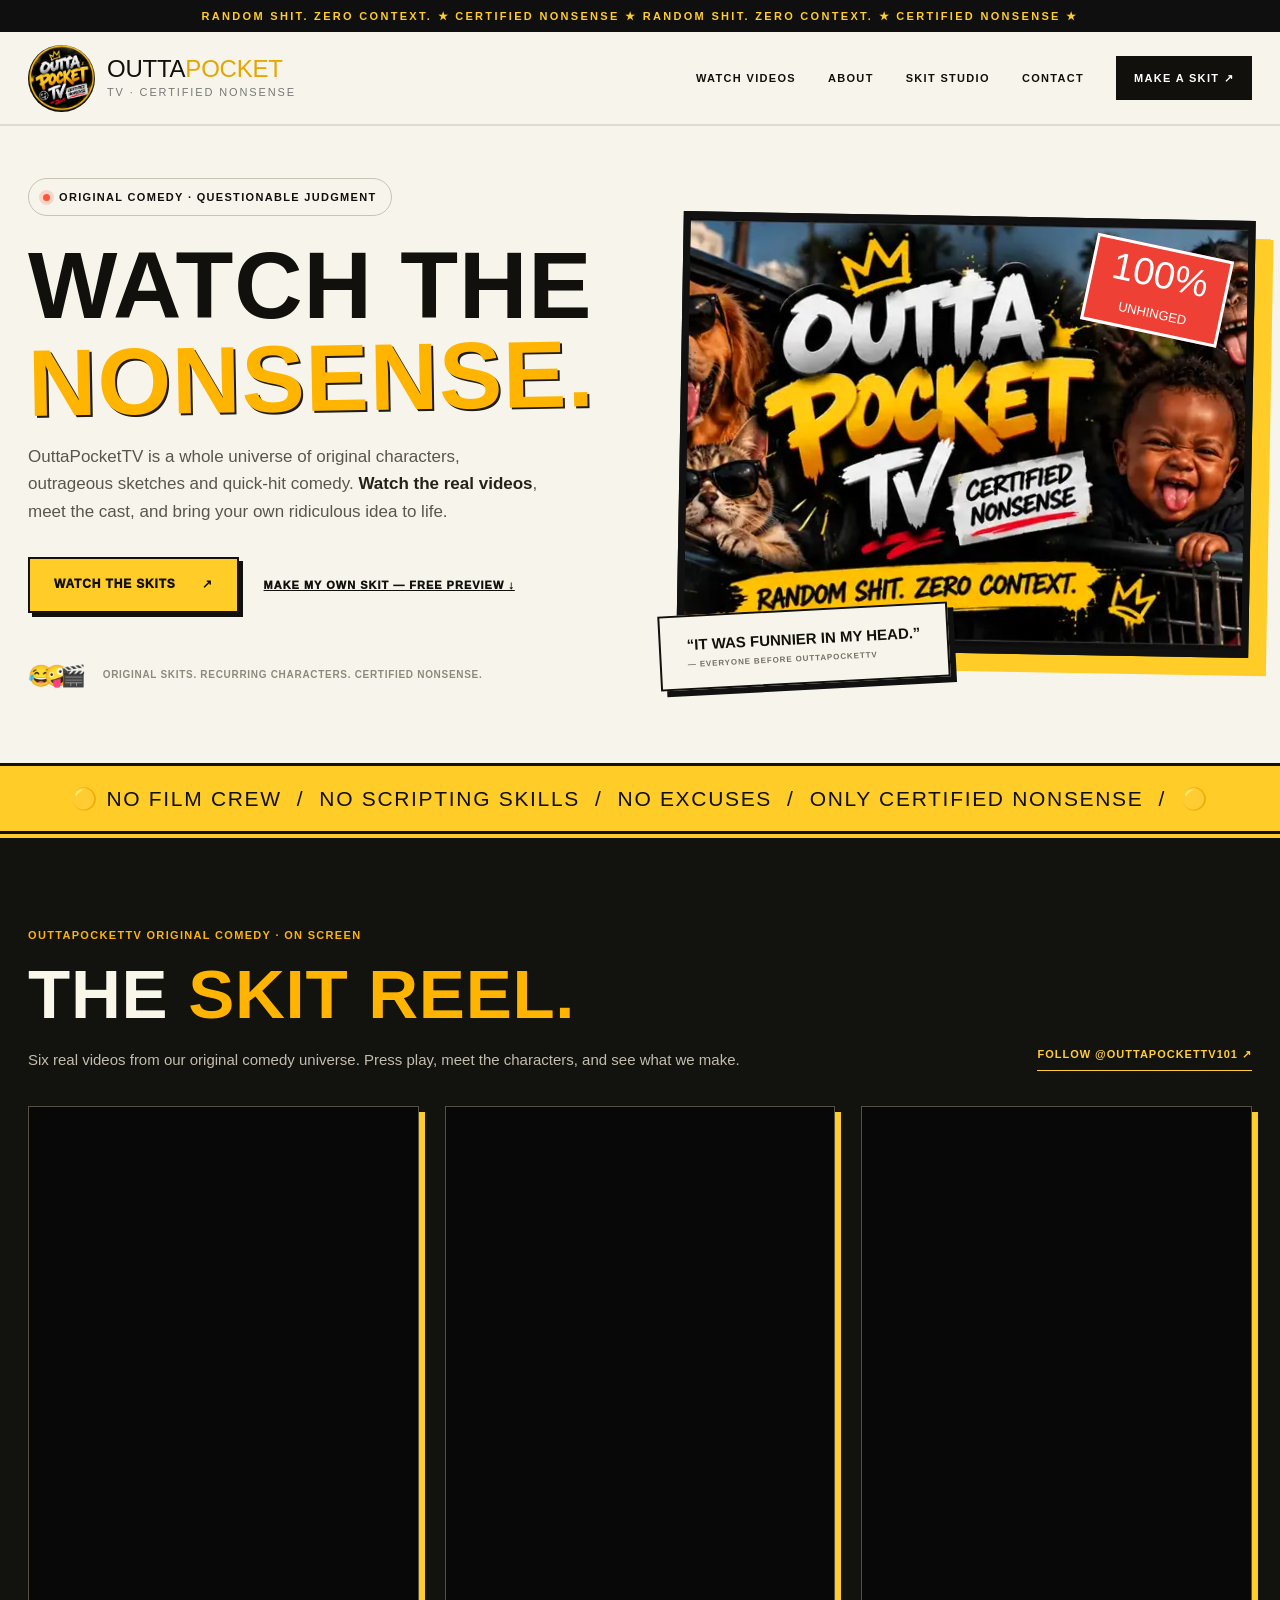
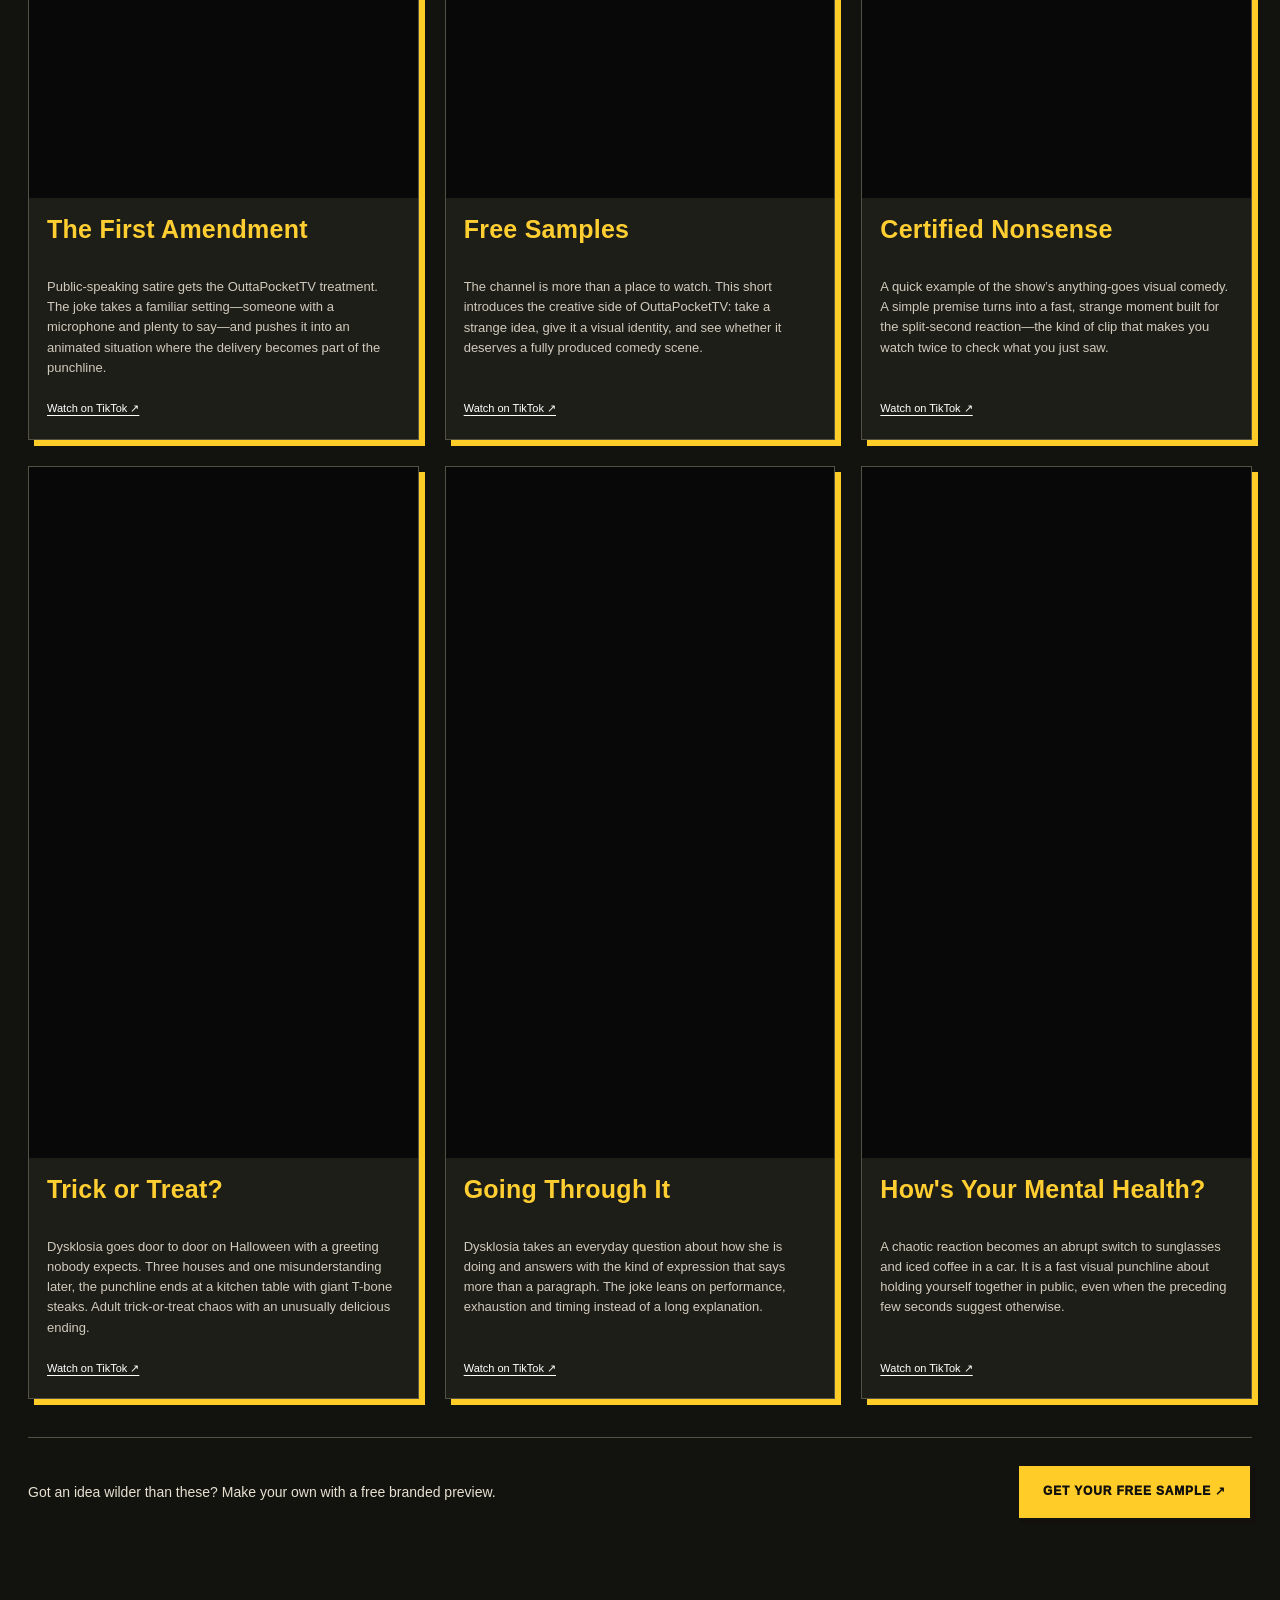
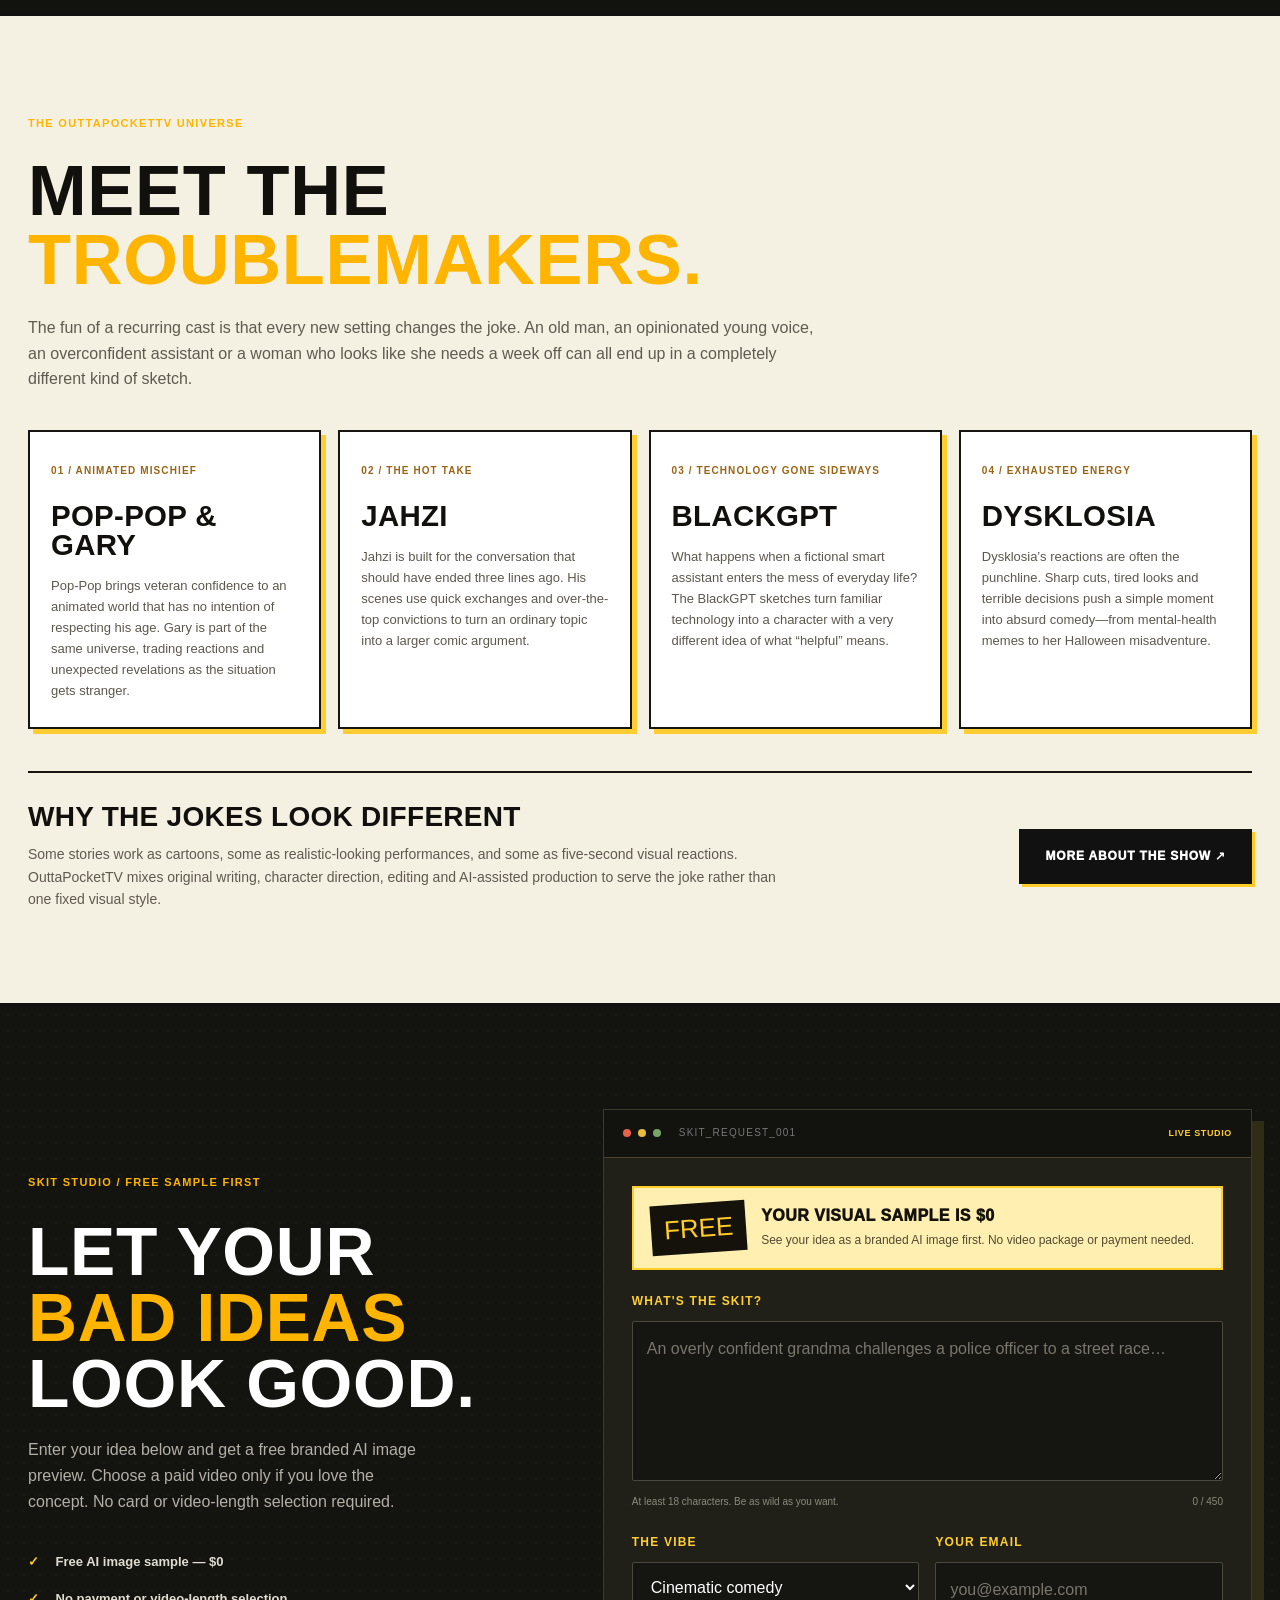
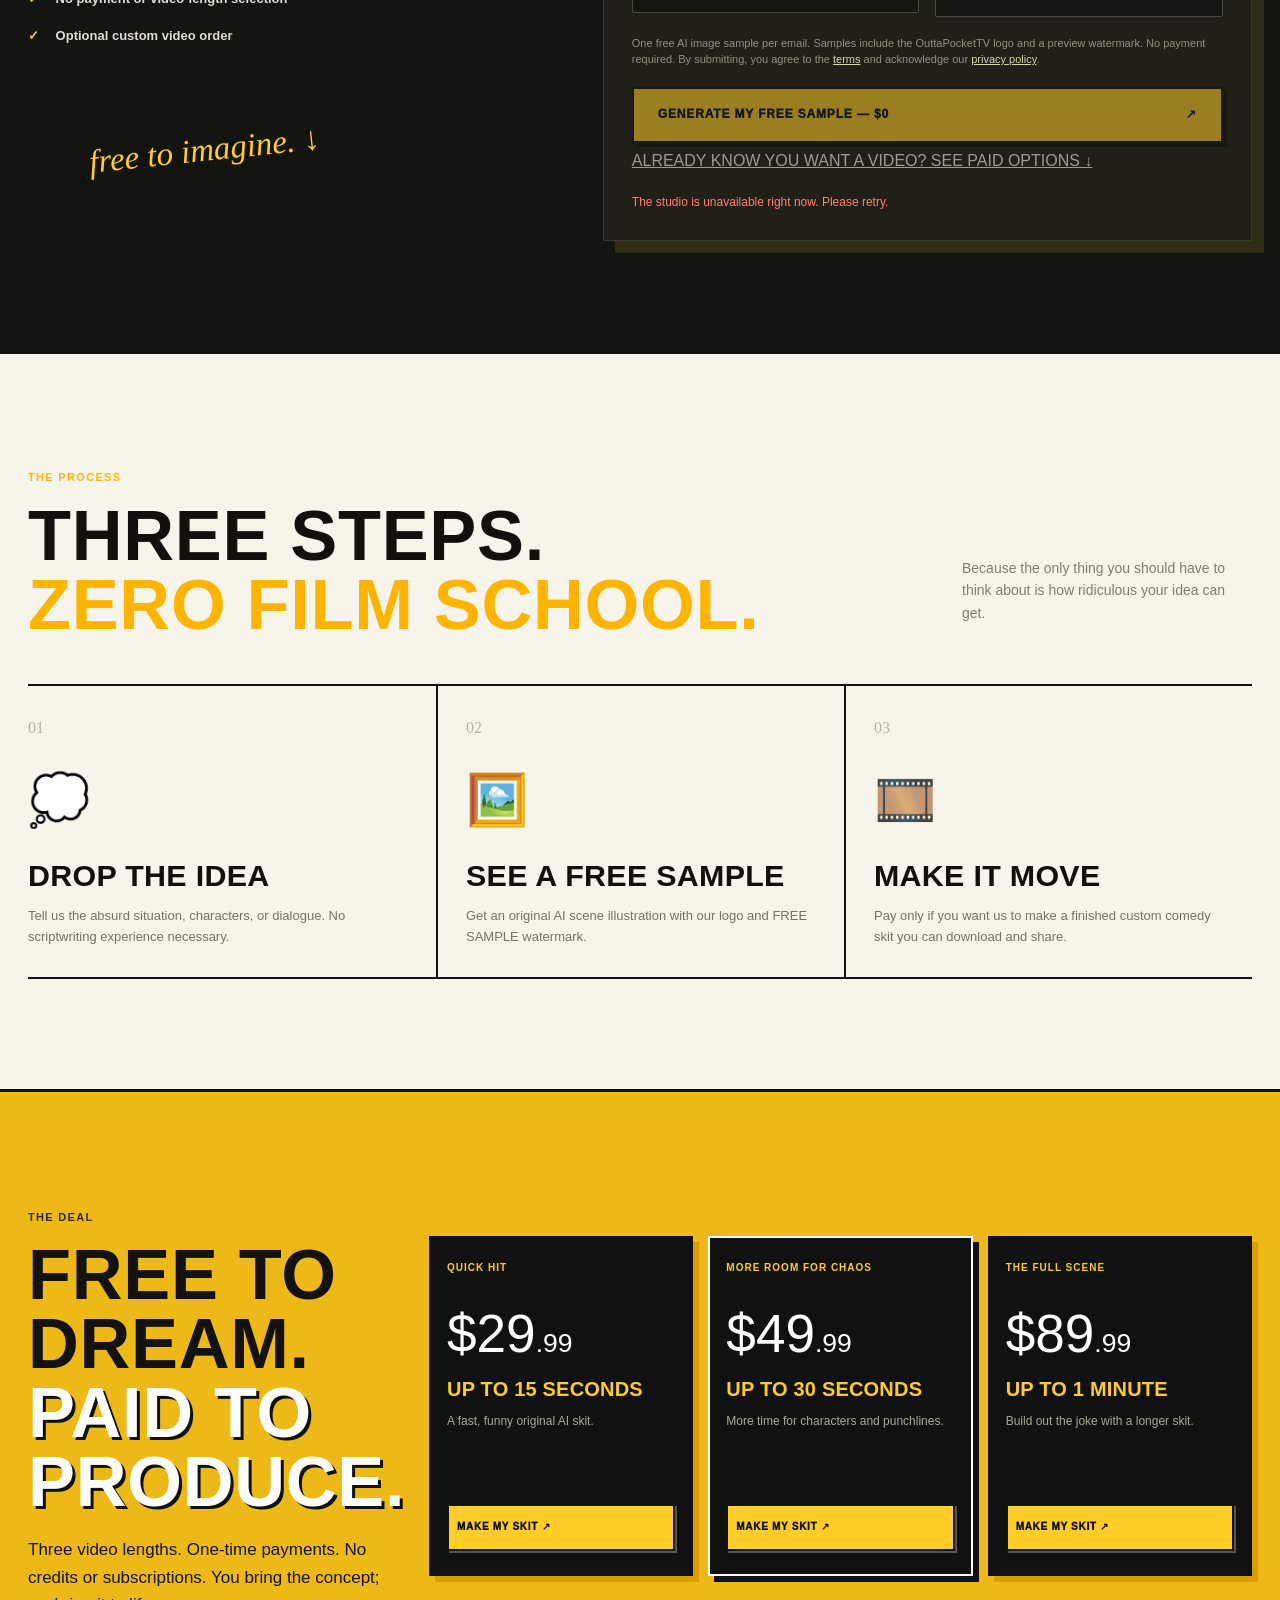
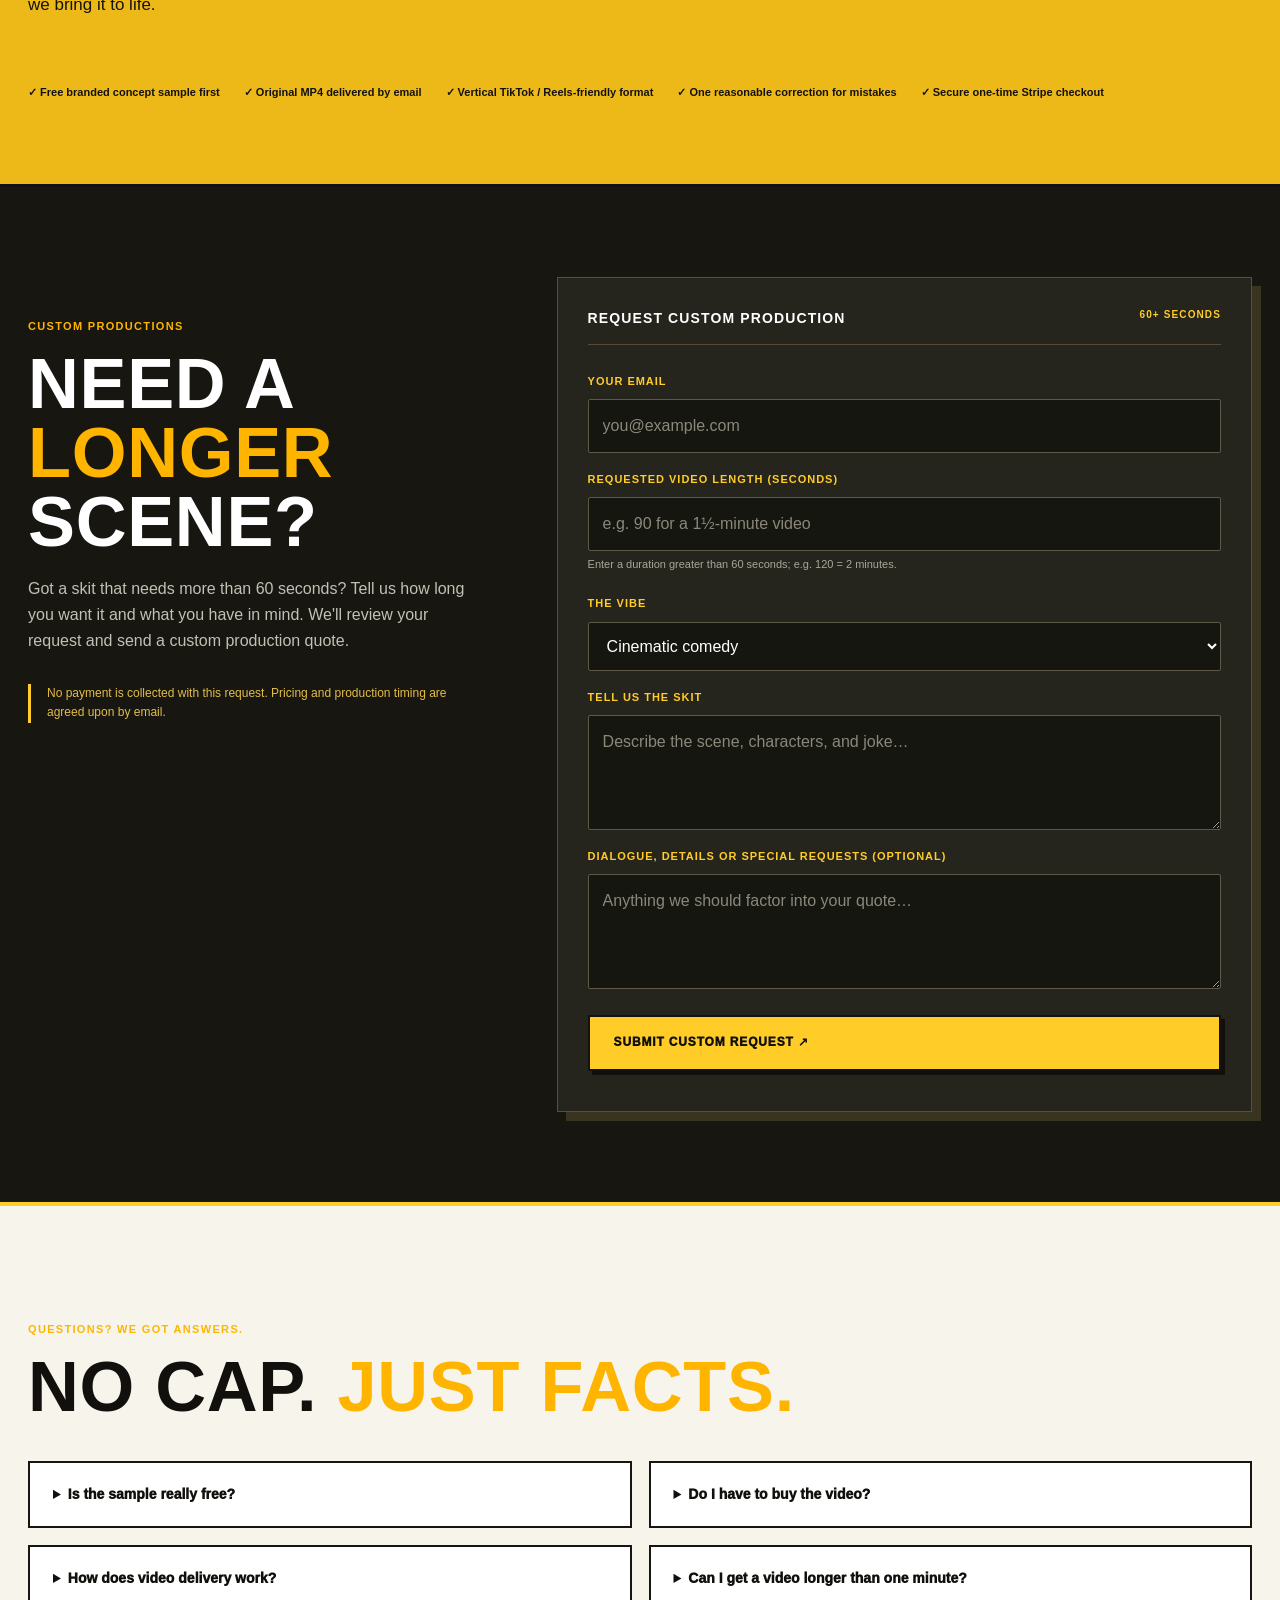
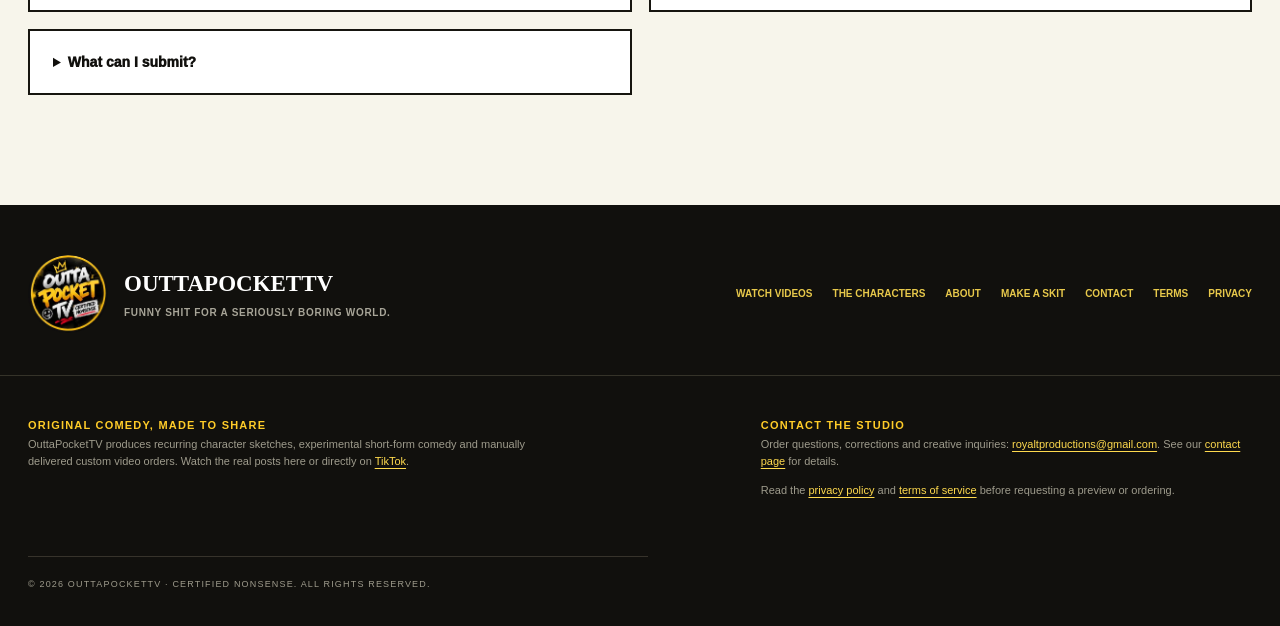
==== static/index.html @ 9fc7565d "Shorten skit reel headline to avoid overflowing mobile screens" ====
<!DOCTYPE html><html lang="en"><head><meta charset="utf-8"><meta name="viewport" content="width=device-width,initial-scale=1"><meta name="google-adsense-account" content="ca-pub-2546180673245554"><title>OuttaPocketTV | Original Comedy, Characters & Custom Skits</title><meta name="description" content="Watch original OuttaPocketTV comedy, meet Pop-Pop, Gary, Jahzi, BlackGPT and Dysklosia, and make your own custom skit with a free branded preview."><link rel="icon" href="/static/optv-logo.webp" type="image/webp"><link rel="stylesheet" href="/static/app.css?v=1.5"><script async src="https://pagead2.googlesyndication.com/pagead/js/adsbygoogle.js?client=ca-pub-2546180673245554" crossorigin="anonymous"></script></head><body>
<div class="marquee" aria-hidden="true"><div>RANDOM SHIT. ZERO CONTEXT. ★ CERTIFIED NONSENSE ★ RANDOM SHIT. ZERO CONTEXT. ★ CERTIFIED NONSENSE ★</div></div>
<header class="topbar wrap"><a class="brand" href="/"><img src="/static/optv-logo.webp" alt="OuttaPocketTV logo" width="60" height="60"><span>OUTTA<span class="gold">POCKET</span><small>TV · CERTIFIED NONSENSE</small></span></a><nav class="desktop-nav" aria-label="Main navigation"><a href="/#watch">WATCH VIDEOS</a><a href="/about">ABOUT</a><a href="/#studio">SKIT STUDIO</a><a href="/contact">CONTACT</a><a href="/#studio" class="navcta">MAKE A SKIT ↗</a></nav><details class="mobile-nav"><summary>MENU ☰</summary><nav aria-label="Mobile navigation"><a href="/#watch">WATCH VIDEOS</a><a href="/about">ABOUT</a><a href="/#studio">SKIT STUDIO</a><a href="/contact">CONTACT</a><a href="/#studio">MAKE A SKIT ↗</a></nav></details></header>

<main><section class="hero wrap"><div class="hero-left"><div class="pill"><span class="blinker"></span> ORIGINAL COMEDY · QUESTIONABLE JUDGMENT</div><h1>WATCH THE<br><em>NONSENSE.</em></h1><p class="lead">OuttaPocketTV is a whole universe of original characters, outrageous sketches and quick-hit comedy. <b>Watch the real videos</b>, meet the cast, and bring your own ridiculous idea to life.</p><div class="hero-actions"><a class="button primary" href="#watch">WATCH THE SKITS <span>↗</span></a><a class="plain-link" href="#studio">MAKE MY OWN SKIT — FREE PREVIEW ↓</a></div><div class="social-proof"><div class="avatars">😂 🤪 🎬</div><span>ORIGINAL SKITS. RECURRING CHARACTERS. CERTIFIED NONSENSE.</span></div></div><div class="hero-right"><div class="feature-image"><img src="/static/optv-banner.webp" alt="Original OuttaPocketTV characters in a chaotic comedy scene"><div class="image-stamp">100%<br><span>UNHINGED</span></div></div><div class="floating-quote">“IT WAS FUNNIER IN MY HEAD.”<span> — EVERYONE BEFORE OUTTAPOCKETTV</span></div></div></section>
<section class="ticker"><div>🟡 NO FILM CREW&nbsp; / &nbsp;NO SCRIPTING SKILLS&nbsp; / &nbsp;NO EXCUSES&nbsp; / &nbsp;ONLY CERTIFIED NONSENSE&nbsp; / &nbsp;🟡</div></section>
<section id="watch" class="watch-section" aria-labelledby="watch-title">
<div class="wrap">
  <div class="watch-heading">
    <div><span class="eyebrow">OUTTAPOCKETTV ORIGINAL COMEDY · ON SCREEN</span><h2 id="watch-title">THE <em>SKIT REEL.</em></h2><p>Six real videos from our original comedy universe. Press play, meet the characters, and see what we make.</p></div>
    <a class="watch-profile" href="https://www.tiktok.com/@outtapockettv101" target="_blank" rel="noopener noreferrer">FOLLOW @OUTTAPOCKETTV101 ↗</a>
  </div>
  <div class="watch-video-grid"><article class="watch-video">
  <div class="watch-video-player"><iframe title="The First Amendment" src="https://www.tiktok.com/player/v1/7697383876368305421?description=0&amp;music_info=0&amp;autoplay=0" loading="eager" referrerpolicy="strict-origin-when-cross-origin" allow="fullscreen; autoplay; encrypted-media; picture-in-picture" allowfullscreen></iframe></div>
  <div class="watch-video-meta"><h3>The First Amendment</h3><p>Public-speaking satire gets the OuttaPocketTV treatment. The joke takes a familiar setting—someone with a microphone and plenty to say—and pushes it into an animated situation where the delivery becomes part of the punchline.</p><a href="https://www.tiktok.com/@outtapockettv101/video/7697383876368305421" target="_blank" rel="noopener noreferrer">Watch on TikTok ↗</a></div>
</article>
<article class="watch-video">
  <div class="watch-video-player"><iframe title="Free Samples" src="https://www.tiktok.com/player/v1/7700480890257820941?description=0&amp;music_info=0&amp;autoplay=0" loading="eager" referrerpolicy="strict-origin-when-cross-origin" allow="fullscreen; autoplay; encrypted-media; picture-in-picture" allowfullscreen></iframe></div>
  <div class="watch-video-meta"><h3>Free Samples</h3><p>The channel is more than a place to watch. This short introduces the creative side of OuttaPocketTV: take a strange idea, give it a visual identity, and see whether it deserves a fully produced comedy scene.</p><a href="https://www.tiktok.com/@outtapockettv101/video/7700480890257820941" target="_blank" rel="noopener noreferrer">Watch on TikTok ↗</a></div>
</article>
<article class="watch-video">
  <div class="watch-video-player"><iframe title="Certified Nonsense" src="https://www.tiktok.com/player/v1/7689585593273142541?description=0&amp;music_info=0&amp;autoplay=0" loading="eager" referrerpolicy="strict-origin-when-cross-origin" allow="fullscreen; autoplay; encrypted-media; picture-in-picture" allowfullscreen></iframe></div>
  <div class="watch-video-meta"><h3>Certified Nonsense</h3><p>A quick example of the show’s anything-goes visual comedy. A simple premise turns into a fast, strange moment built for the split-second reaction—the kind of clip that makes you watch twice to check what you just saw.</p><a href="https://www.tiktok.com/@outtapockettv101/video/7689585593273142541" target="_blank" rel="noopener noreferrer">Watch on TikTok ↗</a></div>
</article>
<article class="watch-video">
  <div class="watch-video-player"><iframe title="Trick or Treat?" src="https://www.tiktok.com/player/v1/7702540656266284302?description=0&amp;music_info=0&amp;autoplay=0" loading="lazy" referrerpolicy="strict-origin-when-cross-origin" allow="fullscreen; autoplay; encrypted-media; picture-in-picture" allowfullscreen></iframe></div>
  <div class="watch-video-meta"><h3>Trick or Treat?</h3><p>Dysklosia goes door to door on Halloween with a greeting nobody expects. Three houses and one misunderstanding later, the punchline ends at a kitchen table with giant T-bone steaks. Adult trick-or-treat chaos with an unusually delicious ending.</p><a href="https://www.tiktok.com/@outtapockettv101/video/7702540656266284302" target="_blank" rel="noopener noreferrer">Watch on TikTok ↗</a></div>
</article>
<article class="watch-video">
  <div class="watch-video-player"><iframe title="Going Through It" src="https://www.tiktok.com/player/v1/7702210754451164430?description=0&amp;music_info=0&amp;autoplay=0" loading="lazy" referrerpolicy="strict-origin-when-cross-origin" allow="fullscreen; autoplay; encrypted-media; picture-in-picture" allowfullscreen></iframe></div>
  <div class="watch-video-meta"><h3>Going Through It</h3><p>Dysklosia takes an everyday question about how she is doing and answers with the kind of expression that says more than a paragraph. The joke leans on performance, exhaustion and timing instead of a long explanation.</p><a href="https://www.tiktok.com/@outtapockettv101/video/7702210754451164430" target="_blank" rel="noopener noreferrer">Watch on TikTok ↗</a></div>
</article>
<article class="watch-video">
  <div class="watch-video-player"><iframe title="How's Your Mental Health?" src="https://www.tiktok.com/player/v1/7702201665935445261?description=0&amp;music_info=0&amp;autoplay=0" loading="lazy" referrerpolicy="strict-origin-when-cross-origin" allow="fullscreen; autoplay; encrypted-media; picture-in-picture" allowfullscreen></iframe></div>
  <div class="watch-video-meta"><h3>How's Your Mental Health?</h3><p>A chaotic reaction becomes an abrupt switch to sunglasses and iced coffee in a car. It is a fast visual punchline about holding yourself together in public, even when the preceding few seconds suggest otherwise.</p><a href="https://www.tiktok.com/@outtapockettv101/video/7702201665935445261" target="_blank" rel="noopener noreferrer">Watch on TikTok ↗</a></div>
</article></div>
  <div class="watch-bottom"><p>Got an idea wilder than these? Make your own with a free branded preview.</p><a href="#studio" class="button primary">GET YOUR FREE SAMPLE ↗</a></div>
</div>
</section>
<section class="universe-section" id="characters"><div class="wrap"><div class="universe-intro"><span class="eyebrow">THE OUTTAPOCKETTV UNIVERSE</span><h2>MEET THE <em>TROUBLEMAKERS.</em></h2><p>The fun of a recurring cast is that every new setting changes the joke. An old man, an opinionated young voice, an overconfident assistant or a woman who looks like she needs a week off can all end up in a completely different kind of sketch.</p></div>
<div class="universe-grid">
<article><span class="universe-number">01 / ANIMATED MISCHIEF</span><h3>POP-POP &amp; GARY</h3><p>Pop-Pop brings veteran confidence to an animated world that has no intention of respecting his age. Gary is part of the same universe, trading reactions and unexpected revelations as the situation gets stranger.</p></article>
<article><span class="universe-number">02 / THE HOT TAKE</span><h3>JAHZI</h3><p>Jahzi is built for the conversation that should have ended three lines ago. His scenes use quick exchanges and over-the-top convictions to turn an ordinary topic into a larger comic argument.</p></article>
<article><span class="universe-number">03 / TECHNOLOGY GONE SIDEWAYS</span><h3>BLACKGPT</h3><p>What happens when a fictional smart assistant enters the mess of everyday life? The BlackGPT sketches turn familiar technology into a character with a very different idea of what “helpful” means.</p></article>
<article><span class="universe-number">04 / EXHAUSTED ENERGY</span><h3>DYSKLOSIA</h3><p>Dysklosia’s reactions are often the punchline. Sharp cuts, tired looks and terrible decisions push a simple moment into absurd comedy—from mental-health memes to her Halloween misadventure.</p></article>
</div>
<div class="universe-footer"><div><h3>WHY THE JOKES LOOK DIFFERENT</h3><p>Some stories work as cartoons, some as realistic-looking performances, and some as five-second visual reactions. OuttaPocketTV mixes original writing, character direction, editing and AI-assisted production to serve the joke rather than one fixed visual style.</p></div><a href="/about" class="button dark">MORE ABOUT THE SHOW ↗</a></div>
</div></section>
<section id="studio" class="studio-section"><div class="wrap studio-grid"><div class="studio-copy"><span class="eyebrow">SKIT STUDIO / FREE SAMPLE FIRST</span><h2>LET YOUR <em>BAD IDEAS</em><br>LOOK GOOD.</h2><p>Enter your idea below and get a free branded AI image preview. Choose a paid video only if you love the concept. No card or video-length selection required.</p><div class="what-you-get"><div><span class="tick">✓</span> Free AI image sample — $0</div><div><span class="tick">✓</span> No payment or video-length selection</div><div><span class="tick">✓</span> Optional custom video order</div></div><div class="scribble">free to imagine. ↓</div></div><div class="studio-form-card"><div class="panel-top"><span class="terminal-dot"></span><span class="terminal-dot"></span><span class="terminal-dot"></span><span>SKIT_REQUEST_001</span><b>LIVE STUDIO</b></div><form id="preview-form" novalidate><div class="free-preview-banner" role="note"><span class="free-preview-badge">FREE</span><div><strong>YOUR VISUAL SAMPLE IS $0</strong><small>See your idea as a branded AI image first. No video package or payment needed.</small></div></div><label for="idea">WHAT'S THE SKIT?</label><textarea name="idea" id="idea" maxlength="450" minlength="18" required placeholder="An overly confident grandma challenges a police officer to a street race…"></textarea><div class="field-note"><span>At least 18 characters. Be as wild as you want.</span><span id="char-count">0 / 450</span></div><div class="split"><div><label for="style">THE VIBE</label><select name="style" id="style"><option>Cinematic comedy</option><option>Photoreal absurdity</option><option>Animated chaos</option><option>90s sitcom</option><option>Mockumentary</option></select></div><div><label for="email">YOUR EMAIL</label><input name="email" id="email" type="email" required autocomplete="email" placeholder="you@example.com"></div></div><p class="fineprint">One free AI image sample per email. Samples include the OuttaPocketTV logo and a preview watermark. No payment required. By submitting, you agree to the <a href="/terms">terms</a> and acknowledge our <a href="/privacy">privacy policy</a>.</p><button class="button primary full" type="submit" id="preview-button">GENERATE MY FREE SAMPLE — $0 <span>↗</span></button><button class="textbutton" type="button" id="direct-order-toggle" aria-expanded="false" aria-controls="direct-order-options">ALREADY KNOW YOU WANT A VIDEO? SEE PAID OPTIONS ↓</button><div id="direct-order-options" class="direct-order-options" hidden><label for="direct-duration">CHOOSE YOUR PAID VIDEO LENGTH</label><select id="direct-duration" name="duration_seconds"><option value="15">Up to 15 seconds — $29.99</option><option value="30">Up to 30 seconds — $49.99</option><option value="60">Up to 1 minute — $89.99</option></select><button class="button dark full" type="button" id="direct-checkout-button">ORDER MY VIDEO — SECURE CHECKOUT ↗</button></div><p role="status" id="form-alert" class="form-alert" aria-live="polite"></p></form><div id="preview-result" class="preview-result" hidden><div class="sample-title"><b>YOUR IDEA, ON SCREEN.</b><span id="sample-mode" class="sample-mode">FREE CONCEPT CARD</span></div><img id="sample-image" alt="Free branded OuttaPocketTV skit preview"><p id="sample-caption">Your branded concept preview is ready. The paid order brings it to life as a custom AI comedy video.</p><label for="preview-duration">CHOOSE YOUR VIDEO LENGTH</label><select id="preview-duration" class="duration-select"><option value="15">Up to 15 seconds — $29.99</option><option value="30">Up to 30 seconds — $49.99</option><option value="60">Up to 1 minute — $89.99</option></select><div class="purchase-box"><div><span>YOUR CUSTOM VIDEO</span><strong id="preview-price">$29.99</strong><small id="preview-length">Up to 15 seconds • MP4 by email</small></div><button type="button" id="purchase-button" class="button dark">MAKE IT A VIDEO ↗</button></div><label for="instructions">FINAL INSTRUCTIONS (OPTIONAL)</label><textarea id="instructions" maxlength="450" placeholder="Exact dialogue, accents, character details, or anything we should know…"></textarea><button id="checkout-button" type="button" class="button primary full" hidden>CONTINUE TO SECURE CHECKOUT ↗</button><p role="status" id="checkout-alert" class="form-alert" aria-live="polite"></p><button type="button" id="new-idea-button" class="textbutton">← Back to my idea</button></div></div></div></section>
<section id="how" class="how-section wrap"><div class="section-heading"><div><span class="eyebrow">THE PROCESS</span><h2>THREE STEPS.<br><em>ZERO FILM SCHOOL.</em></h2></div><p>Because the only thing you should have to think about is how ridiculous your idea can get.</p></div><div class="steps"><article class="step"><span class="step-count">01</span><div class="step-icon">💭</div><h3>DROP THE IDEA</h3><p>Tell us the absurd situation, characters, or dialogue. No scriptwriting experience necessary.</p></article><article class="step"><span class="step-count">02</span><div class="step-icon">🖼️</div><h3>SEE A FREE SAMPLE</h3><p>Get an original AI scene illustration with our logo and FREE SAMPLE watermark.</p></article><article class="step"><span class="step-count">03</span><div class="step-icon">🎞️</div><h3>MAKE IT MOVE</h3><p>Pay only if you want us to make a finished custom comedy skit you can download and share.</p></article></div></section>
<section id="pricing" class="price-section"><div class="wrap pricing-inner"><div class="pricing-heading"><span class="eyebrow">THE DEAL</span><h2>FREE TO DREAM.<br><em>PAID TO PRODUCE.</em></h2><p>Three video lengths. One-time payments. No credits or subscriptions. You bring the concept; we bring it to life.</p></div><div class="tier-prices"><article class="tier-card"><div class="tier-label">QUICK HIT</div><div class="tier-cost">$29<span>.99</span></div><h3>UP TO 15 SECONDS</h3><p>A fast, funny original AI skit.</p><a href="#studio" data-duration="15" class="button primary full">MAKE MY SKIT ↗</a></article><article class="tier-card featured"><div class="tier-label">MORE ROOM FOR CHAOS</div><div class="tier-cost">$49<span>.99</span></div><h3>UP TO 30 SECONDS</h3><p>More time for characters and punchlines.</p><a href="#studio" data-duration="30" class="button primary full">MAKE MY SKIT ↗</a></article><article class="tier-card"><div class="tier-label">THE FULL SCENE</div><div class="tier-cost">$89<span>.99</span></div><h3>UP TO 1 MINUTE</h3><p>Build out the joke with a longer skit.</p><a href="#studio" data-duration="60" class="button primary full">MAKE MY SKIT ↗</a></article></div><div class="pricing-perks"><span>✓ Free branded concept sample first</span><span>✓ Original MP4 delivered by email</span><span>✓ Vertical TikTok / Reels-friendly format</span><span>✓ One reasonable correction for mistakes</span><span>✓ Secure one-time Stripe checkout</span></div></div></section>
<section id="custom" class="custom-section"><div class="wrap custom-grid"><div class="custom-copy"><span class="eyebrow">CUSTOM PRODUCTIONS</span><h2>NEED A <em>LONGER</em><br>SCENE?</h2><p>Got a skit that needs more than 60 seconds? Tell us how long you want it and what you have in mind. We'll review your request and send a custom production quote.</p><p class="custom-note">No payment is collected with this request. Pricing and production timing are agreed upon by email.</p></div><form id="custom-request-form" class="custom-form"><div class="custom-form-title">REQUEST CUSTOM PRODUCTION <span>60+ SECONDS</span></div><label for="custom-email">YOUR EMAIL</label><input id="custom-email" name="email" type="email" required maxlength="254" autocomplete="email" placeholder="you@example.com"><label for="custom-duration">REQUESTED VIDEO LENGTH (SECONDS)</label><input id="custom-duration" name="duration_seconds" type="number" min="61" max="21600" step="1" required placeholder="e.g. 90 for a 1½-minute video"><p class="input-hint">Enter a duration greater than 60 seconds; e.g. 120 = 2 minutes.</p><label for="custom-style">THE VIBE</label><select id="custom-style" name="style"><option>Cinematic comedy</option><option>Photoreal absurdity</option><option>Animated chaos</option><option>90s sitcom</option><option>Mockumentary</option></select><label for="custom-idea">TELL US THE SKIT</label><textarea id="custom-idea" name="idea" minlength="18" maxlength="450" required placeholder="Describe the scene, characters, and joke…"></textarea><label for="custom-instructions">DIALOGUE, DETAILS OR SPECIAL REQUESTS (OPTIONAL)</label><textarea id="custom-instructions" name="instructions" maxlength="450" placeholder="Anything we should factor into your quote…"></textarea><button id="custom-request-button" class="button primary full" type="submit">SUBMIT CUSTOM REQUEST ↗</button><p id="custom-alert" class="custom-alert" role="status" aria-live="polite"></p></form></div></section>
<section class="faq-section wrap"><span class="eyebrow">QUESTIONS? WE GOT ANSWERS.</span><h2>NO CAP. <em>JUST FACTS.</em></h2><div class="faq-grid"><details><summary>Is the sample really free?</summary><p>Yes. One AI-generated scene preview per email address, with our branding and watermark. We limit rapid requests from one connection to keep the free offer available. No payment details required.</p></details><details><summary>Do I have to buy the video?</summary><p>No. If you like the concept, you can order a custom skit. If not, enjoy your free sample.</p></details><details><summary>How does video delivery work?</summary><p>We produce your skit manually and send the finished MP4 to the email address used at checkout. Your order page confirms payment; it does not host the video.</p></details><details><summary>Can I get a video longer than one minute?</summary><p>Yes. Use the custom production form for any skit over 60 seconds. Tell us your requested duration and idea; we'll reply with a personal quote before any payment.</p></details><details><summary>What can I submit?</summary><p>Original, funny ideas, characters, and situations. Please don't ask us to impersonate real people without permission or use material you don't have rights to.</p></details></div></section>
</main><footer><div class="wrap footer-top"><div class="brand-footer"><img src="/static/optv-logo.webp" alt="OuttaPocketTV"><div><b>OUTTAPOCKETTV</b><p>FUNNY SHIT FOR A SERIOUSLY BORING WORLD.</p></div></div><div class="footer-links"><a href="/#watch">WATCH VIDEOS</a><a href="/#characters">THE CHARACTERS</a><a href="/about">ABOUT</a><a href="/#studio">MAKE A SKIT</a><a href="/contact">CONTACT</a><a href="/terms">TERMS</a><a href="/privacy">PRIVACY</a></div></div><div class="wrap footer-bottom"><section><b>ORIGINAL COMEDY, MADE TO SHARE</b><p>OuttaPocketTV produces recurring character sketches, experimental short-form comedy and manually delivered custom video orders. Watch the real posts here or directly on <a href="https://www.tiktok.com/@outtapockettv101" target="_blank" rel="noopener noreferrer">TikTok</a>.</p></section><section><b>CONTACT THE STUDIO</b><p>Order questions, corrections and creative inquiries: <a href="mailto:royaltproductions@gmail.com">royaltproductions@gmail.com</a>. See our <a href="/contact">contact page</a> for details.</p><p>Read the <a href="/privacy">privacy policy</a> and <a href="/terms">terms of service</a> before requesting a preview or ordering.</p></section><p class="copyright">© <span id="year"></span> OUTTAPOCKETTV · CERTIFIED NONSENSE. ALL RIGHTS RESERVED.</p></div></footer>
<script src="/static/app.js?v=1.3.0" defer></script></body></html>
---- static/app.css ----
:root{--ink:#11100d;--paper:#f7f5eb;--yellow:#ffcc28;--gold:#ffb500;--soft:#e9e6d9;--red:#ff553c;--muted:#aba99f}*{box-sizing:border-box}html{scroll-behavior:smooth}body{margin:0;background:var(--paper);color:var(--ink);font-family:Arial,Helvetica,sans-serif;line-height:1.48}button,input,select,textarea{font:inherit}button,a{touch-action:manipulation}a{color:inherit}button{cursor:pointer}em{font-style:normal;color:var(--gold)}h1,h2,h3,p{margin-top:0}h1,h2,h3{font-family:Impact,"Arial Narrow",Arial,sans-serif;font-stretch:condensed;letter-spacing:.01em;font-weight:900;line-height:.98}h1{font-size:clamp(4.2rem,7.8vw,8.6rem);margin:.24em 0 .19em}h2{font-size:clamp(3rem,5.5vw,5.4rem);margin:.18em 0 .28em}h3{font-size:1.9rem}p{line-height:1.62}.wrap{max-width:1280px;margin:auto;padding-left:28px;padding-right:28px}.marquee{overflow:hidden;white-space:nowrap;background:#0f0f0f;color:var(--yellow);height:32px;font-weight:900;letter-spacing:.21em;font-size:11px;text-align:center;padding-top:8px}.marquee div{display:inline-block;min-width:100%;}.topbar{height:94px;display:flex;align-items:center;justify-content:space-between;border-bottom:2px solid #dedcd1}.brand{display:flex;align-items:center;gap:12px;text-decoration:none;font-family:Impact,Arial,sans-serif;font-size:24px;line-height:.85;letter-spacing:-.01em}.brand img{width:67px;height:67px;object-fit:cover;border-radius:50%;background:#111}.brand .gold{color:#e6a500}.brand small{display:block;letter-spacing:.17em;font-family:Arial,sans-serif;font-size:11px;color:#777;margin-top:8px}.topbar nav{display:flex;align-items:center;gap:32px}.topbar nav a{text-decoration:none;font-weight:800;font-size:11px;letter-spacing:.12em}.topbar nav a:hover{color:#bb8600}.topbar .navcta{background:var(--ink);color:white;padding:14px 18px}.topbar .navcta:hover{background:#353027;color:var(--yellow)}.hero{display:grid;grid-template-columns:1.04fr .96fr;min-height:630px;gap:32px;align-items:center;padding-top:52px;padding-bottom:72px}.pill,.eyebrow{display:inline-flex;align-items:center;gap:9px;font-size:11px;font-weight:900;letter-spacing:.12em}.pill{padding:10px 14px;border:1.5px solid #c7c4b6;border-radius:100px}.blinker{width:7px;height:7px;border-radius:50%;background:var(--red);box-shadow:0 0 0 4px #ff553c33}.hero h1 em{display:inline-block;color:var(--gold);transform:rotate(-1deg);text-shadow:2px 2px 0 #1d1c18}.lead{max-width:510px;color:#58564e;font-size:17px}.lead b{color:#24221a}.hero-actions{display:flex;align-items:center;gap:25px;flex-wrap:wrap;margin-top:32px}.button{border:2px solid #14120e;padding:17px 24px;display:inline-flex;align-items:center;justify-content:space-between;gap:26px;text-decoration:none;text-align:center;font-weight:950;font-size:12px;letter-spacing:.07em;box-shadow:4px 4px 0 var(--ink);transition:transform .12s,box-shadow .12s;color:var(--ink)}.button:hover{transform:translate(2px,2px);box-shadow:2px 2px 0 var(--ink)}.button:disabled{opacity:.55;cursor:wait}.button.primary{background:var(--yellow)}.button.dark{background:#111;color:white;box-shadow:3px 3px 0 #ffcc28}.button.full{width:100%}.button.small{padding:10px 12px;font-size:10px;box-shadow:none}.plain-link{font-size:11px;font-weight:950;letter-spacing:.09em}.social-proof{display:flex;align-items:center;gap:18px;margin-top:47px;color:#8d897d;font-size:10px;font-weight:900;letter-spacing:.07em}.avatars{font-size:21px;letter-spacing:-8px;padding-right:7px}.hero-right{position:relative;max-width:660px}.feature-image{overflow:hidden;border:7px solid #111;min-height:405px;transform:rotate(1deg);background:#111;box-shadow:18px 18px 0 var(--yellow);position:relative}.feature-image>img{object-fit:cover;width:100%;height:423px;display:block;filter:saturate(1.12)}.image-stamp{position:absolute;top:20px;right:21px;border:3px solid white;background:#ee4034;color:#fff;padding:10px 18px;transform:rotate(11deg);font-family:Impact,Arial,sans-serif;font-size:38px;text-align:center;line-height:.82}.image-stamp span{font-size:13px}.floating-quote{position:absolute;bottom:-31px;left:-21px;transform:rotate(-3deg);background:var(--paper);padding:17px 26px;border:2px solid var(--ink);font-weight:900;font-size:15px;box-shadow:6px 6px 0 #111}.floating-quote span{display:block;font-size:8px;letter-spacing:.11em;color:#746f64;margin-top:3px}.ticker{overflow:hidden;background:var(--yellow);border-top:3px solid #111;border-bottom:3px solid #111;text-align:center;white-space:nowrap;font-family:Impact,Arial,sans-serif;font-size:21px;padding:17px 0;letter-spacing:.08em}.studio-section{background:#13130f;color:#fff;padding:102px 0 113px;position:relative;overflow:hidden}.studio-section:before{content:"";position:absolute;inset:0;background-image:radial-gradient(#ffffff12 1px,transparent 1px);background-size:16px 16px;opacity:.22;pointer-events:none}.studio-grid{display:grid;grid-template-columns:.87fr 1.13fr;gap:75px;position:relative}.studio-copy{padding-top:60px}.eyebrow{color:var(--gold)}.studio-copy h2{margin-top:26px;font-size:clamp(3.3rem,5.3vw,6rem)}.studio-copy>p{color:#b2b0a7;max-width:410px;font-size:16px}.what-you-get{margin-top:37px;display:grid;gap:18px;color:#dfddd1;font-size:13px;font-weight:800}.tick{color:var(--yellow);margin-right:13px}.scribble{font-family:cursive;font-style:italic;transform:rotate(-6deg);color:var(--yellow);font-size:33px;margin:70px 0 0 60px}.studio-form-card{border:1px solid #3a392f;background:#202019;box-shadow:12px 12px 0 #302d17;align-self:start}.panel-top{height:48px;background:#12120f;display:flex;align-items:center;gap:7px;padding:0 19px;border-bottom:1px solid #4a4531}.terminal-dot{width:8px;height:8px;background:#e86149;border-radius:50%}.terminal-dot:nth-child(2){background:#e9bc3b}.terminal-dot:nth-child(3){background:#79a469}.panel-top>span:nth-child(4){font-size:10px;letter-spacing:.12em;color:#777;margin-left:11px}.panel-top b{margin-left:auto;color:#ffcd2c;font-size:9px;letter-spacing:.07em}.studio-form-card form,.preview-result{padding:28px}.studio-form-card label{display:block;color:#ffcf2f;letter-spacing:.1em;font-size:12px;font-weight:900;margin-bottom:10px}.studio-form-card textarea,.studio-form-card input,.studio-form-card select{width:100%;background:#151511;border:1px solid #4b493d;color:white;border-radius:2px;padding:15px 14px;outline:none}.studio-form-card textarea:focus,.studio-form-card input:focus,.studio-form-card select:focus{border-color:var(--yellow)}.studio-form-card textarea{min-height:160px;resize:vertical}.studio-form-card textarea::placeholder,.studio-form-card input::placeholder{color:#79776d}.field-note{display:flex;justify-content:space-between;gap:15px;color:#8c8a7b;font-size:10px;margin:8px 0 24px}.split{display:grid;grid-template-columns:1fr 1fr;gap:16px}.fineprint{color:#939082;font-size:11px;line-height:1.45;margin:19px 0}.fineprint a{color:#dbd4b1}.form-alert{min-height:0;color:#ffdc6b;font-size:12px;margin:14px 0 0}.form-alert.error{color:#ff8272}.preview-result{display:flex;flex-direction:column;gap:12px}.preview-result[hidden]{display:none}.sample-title{display:flex;justify-content:space-between;align-items:center;gap:10px;font-size:13px}.sample-mode{font-size:9px;color:#c2af68;letter-spacing:.09em}.preview-result>img{width:100%;height:auto;max-height:490px;object-fit:contain;border:2px solid #f7c72c;background:#090908}.preview-result>p{font-size:12px;color:#afada1}.purchase-box{border:1px solid #5b5636;padding:17px;display:flex;justify-content:space-between;align-items:center;gap:10px}.purchase-box>div{display:flex;flex-direction:column}.purchase-box span{font-size:10px;letter-spacing:.08em;color:#afad9e;font-weight:800}.purchase-box strong{font-family:Impact;font-size:36px;color:#ffce36}.purchase-box small{color:#afada0;font-size:10px}.preview-result>#instructions{min-height:90px}.textbutton{background:none;border:none;color:#9d9b92;text-decoration:underline;align-self:start;padding:6px 0}.how-section{padding-top:110px;padding-bottom:110px}.section-heading{display:flex;justify-content:space-between;align-items:end;gap:20px}.section-heading h2{margin-bottom:0}.section-heading>p{max-width:290px;color:#807c70;font-size:14px}.steps{display:grid;grid-template-columns:repeat(3,1fr);margin-top:45px;border-top:2px solid #111;border-bottom:2px solid #111}.step{padding:30px 28px 30px 0;position:relative}.step+.step{border-left:2px solid #111;padding-left:28px}.step-count{font-family:Impact;font-size:16px;color:#b8b1a2}.step-icon{font-size:50px;margin:24px 0}.step h3{margin:0 0 14px}.step p{font-size:13px;color:#747267;margin-bottom:0}.price-section{background:#edb919;color:#141210;border-top:3px solid #111;border-bottom:3px solid #111;padding:84px 0}.pricing-inner{display:grid;grid-template-columns:1fr 420px;gap:70px;align-items:center}.price-section .eyebrow{color:#33280e}.pricing-inner>div:first-child p{max-width:435px;font-size:17px}.price-section h2 em{color:#fff;text-shadow:3px 3px 0 #111}.price-card{background:#111;color:white;padding:30px;transform:rotate(1deg);box-shadow:12px 12px 0 #d99e06;border:2px solid #111}.price-label{font-size:11px;letter-spacing:.1em;font-weight:900;display:flex;justify-content:space-between;gap:10px}.price-label span{border:1px solid #f3ce66;padding:3px 8px;color:#ffc52f}.price-big{font-family:Impact;font-size:112px;line-height:1;margin:26px 0 0}.price-big span{font-size:50px}.price-duration{font-size:11px;letter-spacing:.14em;color:#ffce27;font-weight:900}.price-card ul{padding:0;list-style:none;margin:30px 0}.price-card li{padding:10px 0;border-bottom:1px solid #37362f;font-size:12px}.price-card li:before{content:'✓';color:#ffd233;font-weight:bold;margin-right:12px}.center{text-align:center}.faq-section{padding-top:110px;padding-bottom:110px}.faq-section h2{margin-bottom:40px}.faq-grid{display:grid;grid-template-columns:1fr 1fr;gap:17px}.faq-grid details{border:2px solid #16150f;padding:21px 23px;background:#fff}.faq-grid summary{font-weight:950;font-size:14px;cursor:pointer}.faq-grid p{margin:17px 0 0;color:#777063;font-size:13px}footer{background:#11100d;color:#fff;padding:50px 0 25px}.footer-top{display:flex;justify-content:space-between;align-items:center;gap:22px;padding-bottom:42px;border-bottom:1px solid #353329}.brand-footer{display:flex;align-items:center;gap:16px}.brand-footer img{width:80px;border-radius:50%}.brand-footer b{font-family:Impact;font-size:23px}.brand-footer p{margin:4px 0 0;color:#a8a598;font-size:10px;font-weight:800;letter-spacing:.07em}.footer-links{display:flex;gap:20px;flex-wrap:wrap}.footer-links a{text-decoration:none;color:#e8c94b;font-size:10px;font-weight:bold}.footer-bottom{display:grid;grid-template-columns:1.4fr 1fr;gap:45px;padding-top:36px}.footer-bottom b{color:var(--yellow);font-size:11px;letter-spacing:.11em}.footer-bottom p{font-size:11px;color:#9e9b8c;max-width:620px}.footer-bottom form{display:grid;gap:9px;max-width:360px;margin-top:9px}.footer-bottom input,.footer-bottom textarea{padding:11px;border:1px solid #585342;background:#25231c;color:white;font-size:12px}.footer-bottom textarea{min-height:55px}.copyright{grid-column:1/-1;border-top:1px solid #37332b;padding-top:20px!important;font-size:9px!important;letter-spacing:.13em}.order-body{min-height:100vh;display:flex;justify-content:center;align-items:center;background:#111;color:#fff;padding:24px}.order-panel{border:2px solid #ffd12e;max-width:600px;width:100%;padding:45px;background:#1e1d19}.order-panel img{width:86px;border-radius:50%}.order-panel h1{font-size:3.9rem;margin:25px 0}.order-panel p{color:#bbb}.order-status{padding:16px;background:#323028;color:var(--yellow);margin:25px 0}.admin-wrap{max-width:1150px;margin:auto;padding:25px}.admin-wrap h1{font-size:3.2rem}.admin-login{max-width:500px;padding:24px;background:#ddd}.admin-input{padding:11px;width:100%;margin:10px 0}.admin-list{display:grid;gap:18px}.admin-order{padding:20px;border:2px solid #111;background:white}.admin-order h3{font-family:Arial;font-size:17px}.admin-order p{font-size:14px;overflow-wrap:anywhere}.admin-order input{max-width:100%;font-size:12px}.admin-order button{padding:9px;background:var(--yellow);border:2px solid #111;font-weight:800}.badge-paid{color:#008535}.badge-pending{color:#9e5606} [hidden]{display:none!important}@media(max-width:960px){.hero{grid-template-columns:1fr;padding-top:55px}.hero-right{max-width:700px}.studio-grid{grid-template-columns:1fr;gap:40px}.studio-copy{padding-top:0}.scribble{margin-top:30px}.pricing-inner{grid-template-columns:1fr 380px;gap:20px}}@media(max-width:650px){.wrap{padding-left:18px;padding-right:18px}.topbar{height:76px}.brand{font-size:19px}.brand img{width:52px;height:52px}.topbar nav>a:not(.navcta){display:none}.topbar .navcta{padding:10px 12px;font-size:9px}.hero{padding-top:35px;padding-bottom:64px;gap:45px;min-height:auto}.hero h1{font-size:clamp(4rem,14.5vw,7rem)}.hero-actions{gap:14px}.plain-link{font-size:10px}.lead{font-size:14px}.social-proof{margin-top:30px;font-size:9px}.feature-image{min-height:220px;box-shadow:10px 10px 0 var(--yellow)}.feature-image>img{height:245px}.floating-quote{left:0;bottom:-27px;font-size:10px;padding:12px}.image-stamp{font-size:27px}.image-stamp span{font-size:9px}.studio-section{padding:68px 0}.studio-form-card form,.preview-result{padding:20px}.split{grid-template-columns:1fr}.studio-copy h2{font-size:3.8rem}.section-heading{display:block}.section-heading>p{margin-top:22px}.how-section,.faq-section{padding-top:70px;padding-bottom:70px}.steps{grid-template-columns:1fr}.step,.step+.step{padding:25px 0;border-left:none;border-bottom:1px solid #888}.step:last-child{border-bottom:none}.step-icon{margin:12px 0}.price-section{padding:70px 0}.pricing-inner{grid-template-columns:1fr;gap:30px}.price-card{transform:none}.price-big{font-size:95px}.faq-grid{grid-template-columns:1fr}.footer-top{display:block}.footer-links{margin-top:30px}.footer-bottom{grid-template-columns:1fr;gap:20px}.purchase-box{flex-direction:column;align-items:stretch}.order-panel{padding:24px}.order-panel h1{font-size:3.1rem}}

/* Fixed video tiers and custom-length quote requests */
.pricing-inner{grid-template-columns:minmax(250px,.68fr) minmax(0,1.55fr);gap:40px;align-items:start}
.pricing-heading{padding-top:28px}
.tier-prices{display:grid;grid-template-columns:repeat(3,minmax(0,1fr));gap:15px;align-self:center}
.tier-card{background:#111;color:#fff;border:2px solid #111;box-shadow:6px 6px 0 #d99e06;padding:23px 16px;display:flex;flex-direction:column;min-width:0;min-height:340px}
.tier-card.featured{border-color:#fff;box-shadow:6px 6px 0 #111}
.tier-label{font-size:10px;letter-spacing:.1em;font-weight:900;color:var(--yellow);min-height:30px}
.tier-cost{font-family:Impact,"Arial Narrow",sans-serif;font-size:clamp(3.1rem,4.15vw,5rem);line-height:1;margin:16px 0 14px;white-space:nowrap}
.tier-cost span{font-size:.5em}
.tier-card h3{font-size:20px;line-height:1.1;margin:4px 0 12px;color:var(--yellow)}
.tier-card p{font-size:12px;color:#aaa79a;flex:1}
.tier-card .button{padding:14px 8px;font-size:10px;gap:5px;box-shadow:2px 2px 0 #555}
.pricing-perks{grid-column:1/-1;display:flex;gap:13px 24px;flex-wrap:wrap;font-size:11px;font-weight:800;margin-top:8px}
.pricing-perks span{white-space:normal}
.studio-form-card select.duration-select,.studio-form-card #direct-duration{margin-bottom:16px}
.custom-section{background:#171610;color:#fff;padding:90px 0;border-bottom:4px solid var(--yellow)}
.custom-grid{display:grid;grid-template-columns:.8fr 1.2fr;gap:65px;align-items:start}
.custom-copy{padding-top:36px}
.custom-copy p{color:#c3c0b4;font-size:16px;max-width:450px}
.custom-copy .custom-note{font-size:12px;color:#e3bd48;border-left:3px solid var(--yellow);padding-left:16px;margin-top:30px}
.custom-form{background:#25241d;border:1px solid #55503c;padding:30px;box-shadow:9px 9px 0 #393420;display:grid;gap:10px}
.custom-form-title{font-weight:900;font-size:14px;letter-spacing:.08em;display:flex;justify-content:space-between;gap:15px;border-bottom:1px solid #544b36;padding-bottom:15px;margin-bottom:10px}
.custom-form-title span{font-size:10px;color:var(--yellow)}
.custom-form label{font-size:11px;font-weight:900;letter-spacing:.09em;color:var(--yellow);margin-top:8px}
.custom-form input,.custom-form textarea,.custom-form select{width:100%;min-width:0;color:#fff;background:#161611;border:1px solid #5e5847;padding:14px;outline:none;border-radius:2px}
.custom-form input:focus,.custom-form textarea:focus,.custom-form select:focus{border-color:var(--yellow)}
.custom-form textarea{min-height:115px;resize:vertical}
.custom-form input::placeholder,.custom-form textarea::placeholder{color:#8b887a}
.custom-form .input-hint{font-size:11px;color:#aaa698;margin:-5px 0 4px}
.custom-form .button{margin-top:16px}
.custom-alert{margin:0;min-height:0;font-size:13px;color:var(--yellow)}
.custom-alert.error{color:#ff8b7a}
.admin-section-title{font-size:26px;margin:45px 0 15px}
@media(max-width:1060px){.pricing-inner{grid-template-columns:1fr;gap:25px}.pricing-heading{padding-top:0}.pricing-perks{grid-column:1}}
@media(max-width:760px){.custom-grid{grid-template-columns:1fr;gap:22px}.custom-copy{padding-top:0}.tier-prices{grid-template-columns:1fr}.tier-card{padding:25px;min-height:auto}.tier-label{min-height:0}.tier-cost{font-size:75px}.custom-section{padding:70px 0}}
@media(max-width:650px){.custom-form{padding:20px}.pricing-perks{display:grid;gap:12px}.tier-card h3{font-size:24px}.tier-card .button{padding:16px}}

/* Keep the free sample unmistakably first; paid packages are optional and collapsed. */
.free-preview-banner{display:flex;align-items:center;gap:15px;background:#fff0b2;color:#15120c;border:2px solid #ffcc28;padding:15px 17px;margin:0 0 23px}
.free-preview-badge{background:#15120c;color:#ffcc28;font-family:Impact,Arial,sans-serif;font-size:26px;line-height:1;padding:12px 13px;transform:rotate(-4deg)}
.free-preview-banner strong{display:block;font-size:16px;line-height:1.15;font-weight:950;letter-spacing:.03em}
.free-preview-banner small{display:block;margin-top:6px;font-size:12px;line-height:1.4;color:#514a30}
.direct-order-options{border:1px solid #6b603f;background:#211f18;padding:18px;margin-top:15px}
.direct-order-options label{display:block;margin-bottom:9px}
.direct-order-options .button{margin-top:9px}
@media(max-width:650px){.free-preview-banner{padding:12px;gap:11px}.free-preview-badge{font-size:21px}.free-preview-banner strong{font-size:14px}.free-preview-banner small{font-size:11px}}

/* Tiny future AdSense placements; remain invisible until an approved ad is connected. */
.optv-ad-placement:empty{display:none}
.optv-ad-placement:not(:empty){width:min(100% - 24px,728px);margin:10px auto;display:flex;justify-content:center;align-items:center;overflow:hidden}
.optv-ad-placement .adsbygoogle{display:inline-block;width:320px;height:50px;max-width:100%}
@media(min-width:800px){.optv-ad-placement .adsbygoogle{width:728px;height:90px}}

/* Six actual playable videos from TikTok; no fake content tiles. */
.watch-section{background:#12120f;color:#f9f6ea;padding:84px 0 92px;border-top:4px solid #ffcc28;border-bottom:4px solid #111}
.watch-heading{display:flex;align-items:end;justify-content:space-between;gap:28px;margin-bottom:35px}
.watch-heading h2{font-size:clamp(2.8rem,5.4vw,5.2rem);margin:15px 0 20px}
.watch-heading>div>p{color:#c3bdaf;font-size:15px;line-height:1.5;max-width:700px;margin-bottom:0}
.watch-profile{font-size:11px;letter-spacing:.09em;font-weight:900;color:#ffce36;text-decoration:none;border-bottom:1px solid #ffce36;white-space:nowrap;padding-bottom:8px}
.watch-profile:hover{color:#fff}
.watch-video-grid{display:grid;grid-template-columns:repeat(3,minmax(0,1fr));gap:26px;align-items:start}
.watch-video{min-width:0;background:#1e1e19;border:1px solid #555044;box-shadow:6px 6px 0 #ffcc28}
.watch-video-player{aspect-ratio:9/16;background:#050505;overflow:hidden;position:relative;width:100%}
.watch-video-player iframe{position:absolute;inset:0;display:block;width:100%;height:100%;border:0;background:#080808}
.watch-video-meta{padding:18px 18px 20px}
.watch-video-meta h3{font-size:25px;line-height:1.06;margin:0 0 7px;color:#ffcf32}
.watch-video-meta p{font-size:12px;color:#bdb8ab;line-height:1.4;margin:0 0 13px}
.watch-video-meta a{font-size:11px;color:#fff;text-decoration:underline;text-underline-offset:3px}
.watch-bottom{margin-top:38px;padding:26px 0 0;border-top:1px solid #555044;display:flex;gap:24px;align-items:center;justify-content:space-between}
.watch-bottom p{color:#e7e1d0;font-size:14px;margin:0}
.watch-bottom .button{flex-shrink:0}
@media(max-width:940px){.watch-video-grid{grid-template-columns:repeat(2,minmax(0,1fr))}.watch-heading{display:block}.watch-profile{display:inline-block;margin-top:17px}}
@media(max-width:580px){.watch-section{padding:60px 0 68px}.watch-heading h2{font-size:clamp(2.8rem,11vw,4.4rem)}.watch-heading>div>p{font-size:14px}.watch-video-grid{grid-template-columns:1fr;gap:30px;max-width:370px;margin:auto}.watch-video-meta h3{font-size:27px}.watch-bottom{display:block}.watch-bottom .button{margin-top:20px}.watch-video-player{aspect-ratio:9/16}}

/* Publisher-ready original comedy and policy pages */
.desktop-nav{display:flex;align-items:center;gap:clamp(12px,2.1vw,28px)}
.topbar .desktop-nav a{white-space:nowrap}
.mobile-nav{display:none}
.topbar{position:relative;z-index:20}
@media(max-width:1120px){
 .desktop-nav{display:none!important}
 .mobile-nav{display:block;position:relative;margin-left:auto}
 .mobile-nav summary{cursor:pointer;list-style:none;border:2px solid #111;background:#ffcc28;padding:11px 14px;font-weight:900;font-size:12px;letter-spacing:.08em}
 .mobile-nav summary::-webkit-details-marker{display:none}
 .mobile-nav nav{position:absolute;display:grid;grid-template-columns:1fr;gap:0;right:0;top:100%;width:min(300px,calc(100vw - 36px));z-index:22;border:2px solid #111;background:#f7f5eb;box-shadow:6px 6px 0 #111;padding:8px}
 .mobile-nav nav a{display:block;padding:13px 12px;text-decoration:none;border-bottom:1px solid #d7d2c7;color:#111;font-weight:900;font-size:12px;letter-spacing:.06em}
 .mobile-nav nav a:last-child{border-bottom:none;background:#ffcc28}
 .topbar .mobile-nav nav a:not(.navcta){display:block}
}
@media(max-width:650px){.mobile-nav summary{padding:9px 11px;font-size:11px}.topbar .mobile-nav nav a:not(.navcta){display:block}}
/* The original videos and cast lead the homepage; studio services follow. */
.hero{min-height:520px}
.hero h1{font-size:clamp(4rem,7.4vw,7.8rem)}
.watch-section{scroll-margin-top:20px}
.watch-heading>div>p{max-width:800px}
.watch-video-meta p{min-height:105px;color:#d0cabc;font-size:13px;line-height:1.56}
.watch-video-meta h3{min-height:54px}
.universe-section{padding:94px 0 92px;background:#f4f0e2;border-bottom:4px solid #111}
.universe-intro{max-width:930px}
.universe-intro h2{margin:22px 0 21px}
.universe-intro>p{font-size:16px;color:#605b4f;max-width:790px}
.universe-grid{display:grid;grid-template-columns:repeat(4,minmax(0,1fr));gap:17px;margin:38px 0 42px}
.universe-grid article{min-width:0;background:white;border:2px solid #161511;padding:25px 21px 26px;box-shadow:5px 5px 0 #ffcd32}
.universe-number{font-size:10px;color:#9a6416;letter-spacing:.11em;font-weight:900}
.universe-grid h3{font-size:clamp(24px,2.3vw,34px);margin:21px 0 15px}
.universe-grid p{font-size:13px;color:#5d584e;line-height:1.62;margin:0}
.universe-footer{border-top:2px solid #17150e;padding:29px 0 0;display:flex;justify-content:space-between;align-items:center;gap:40px}
.universe-footer>div{max-width:770px}
.universe-footer h3{font-size:28px;line-height:1.1;margin:0 0 10px}
.universe-footer p{font-size:14px;color:#605a4f;margin:0}
.universe-footer .button{flex-shrink:0}
.footer-bottom a{color:#ffda4e;text-underline-offset:3px}
.footer-bottom section p{max-width:540px}
.footer-links{max-width:640px;justify-content:flex-end}
@media(max-width:1150px){.universe-grid{grid-template-columns:repeat(2,minmax(0,1fr))}}
@media(max-width:720px){
 .universe-section{padding:68px 0}
 .universe-grid{gap:14px}
 .universe-footer{display:block}
 .universe-footer .button{margin-top:22px}
 .footer-links{justify-content:flex-start}
}
@media(max-width:480px){
 .universe-grid{grid-template-columns:1fr}
 .universe-intro>p{font-size:14px}
 .watch-video-meta h3{min-height:0}
 .watch-video-meta p{min-height:0}
 .hero h1{font-size:clamp(3.8rem,13vw,6rem)}
}
/* Information pages: readable prose, same comedy-site visual identity. */
.info-hero{background:#14130e;color:#fff;padding:72px 0 76px;border-bottom:6px solid #ffcc28}
.info-hero .eyebrow{color:#ffcc28}
.info-hero h1{font-size:clamp(3.8rem,8vw,7rem);max-width:1100px;margin:19px 0 23px;overflow-wrap:break-word}
.info-hero>div>p{font-size:clamp(16px,1.8vw,20px);color:#e1dcd0;max-width:870px;line-height:1.55;margin:0}
.info-layout{display:grid;grid-template-columns:minmax(0,1fr) 300px;gap:72px;align-items:start;padding-top:75px;padding-bottom:95px}
.info-article{max-width:840px;min-width:0}
.info-article h2{font-family:Impact,"Arial Narrow",Arial,sans-serif;font-size:clamp(26px,3vw,38px);line-height:1.06;margin:43px 0 17px;color:#15130e}
.info-article h2:first-child{margin-top:0}
.info-article h3{font-size:25px;line-height:1.12;margin:0 0 13px}
.info-article p{font-size:16px;line-height:1.79;color:#444138;margin-bottom:20px}
.info-article a{color:#805900;font-weight:800;text-decoration:underline;text-underline-offset:3px;overflow-wrap:anywhere}
.info-article strong{color:#211c0b}
.info-sidebar{background:#151410;color:#fff;padding:28px 24px 32px;border:3px solid #111;box-shadow:8px 8px 0 #ffcc28;position:sticky;top:20px}
.info-sidebar img{border-radius:50%;width:92px;height:92px;object-fit:cover}
.info-sidebar h2{font-size:39px;margin:25px 0 12px}
.info-sidebar p{font-size:14px;line-height:1.6;color:#d0cbbf}
.info-sidebar .button{display:flex;width:100%;margin-top:16px;font-size:11px;padding:14px}
.editorial-cast{display:grid;grid-template-columns:repeat(2,minmax(0,1fr));gap:15px;margin:24px 0}
.editorial-cast section{border:2px solid #111;padding:22px;background:#fff}
.editorial-cast p{font-size:14px;line-height:1.65;margin-bottom:0}
.contact-actions{display:flex;gap:15px;flex-wrap:wrap;margin:23px 0 33px}
.policy-footer{background:#11100d;color:#fff;padding:46px 0 27px}
.policy-footer-inner{display:flex;align-items:start;justify-content:space-between;gap:35px;border-bottom:1px solid #3d3931;padding-bottom:30px;margin-bottom:25px}
.policy-footer strong{font-family:Impact,Arial,sans-serif;font-size:30px;line-height:1}
.policy-footer p{font-size:12px;color:#b9b2a6;margin:7px 0 0}
.policy-footer nav{display:flex;gap:14px 22px;flex-wrap:wrap;justify-content:flex-end;max-width:590px}
.policy-footer nav a{font-size:11px;font-weight:900;color:#ffcf31;text-decoration:none;letter-spacing:.05em}
.policy-footer small{font-size:10px;color:#aaa396;letter-spacing:.03em}
@media(max-width:940px){.info-layout{grid-template-columns:1fr;gap:43px}.info-sidebar{position:static;max-width:600px}.info-hero{padding:58px 0 62px}}
@media(max-width:580px){.info-layout{padding-top:45px;padding-bottom:68px}.info-article p{font-size:15px;line-height:1.72}.editorial-cast{grid-template-columns:1fr}.policy-footer-inner{display:block}.policy-footer nav{justify-content:flex-start;margin-top:20px}.info-hero h1{font-size:clamp(3.5rem,12vw,5rem)}}
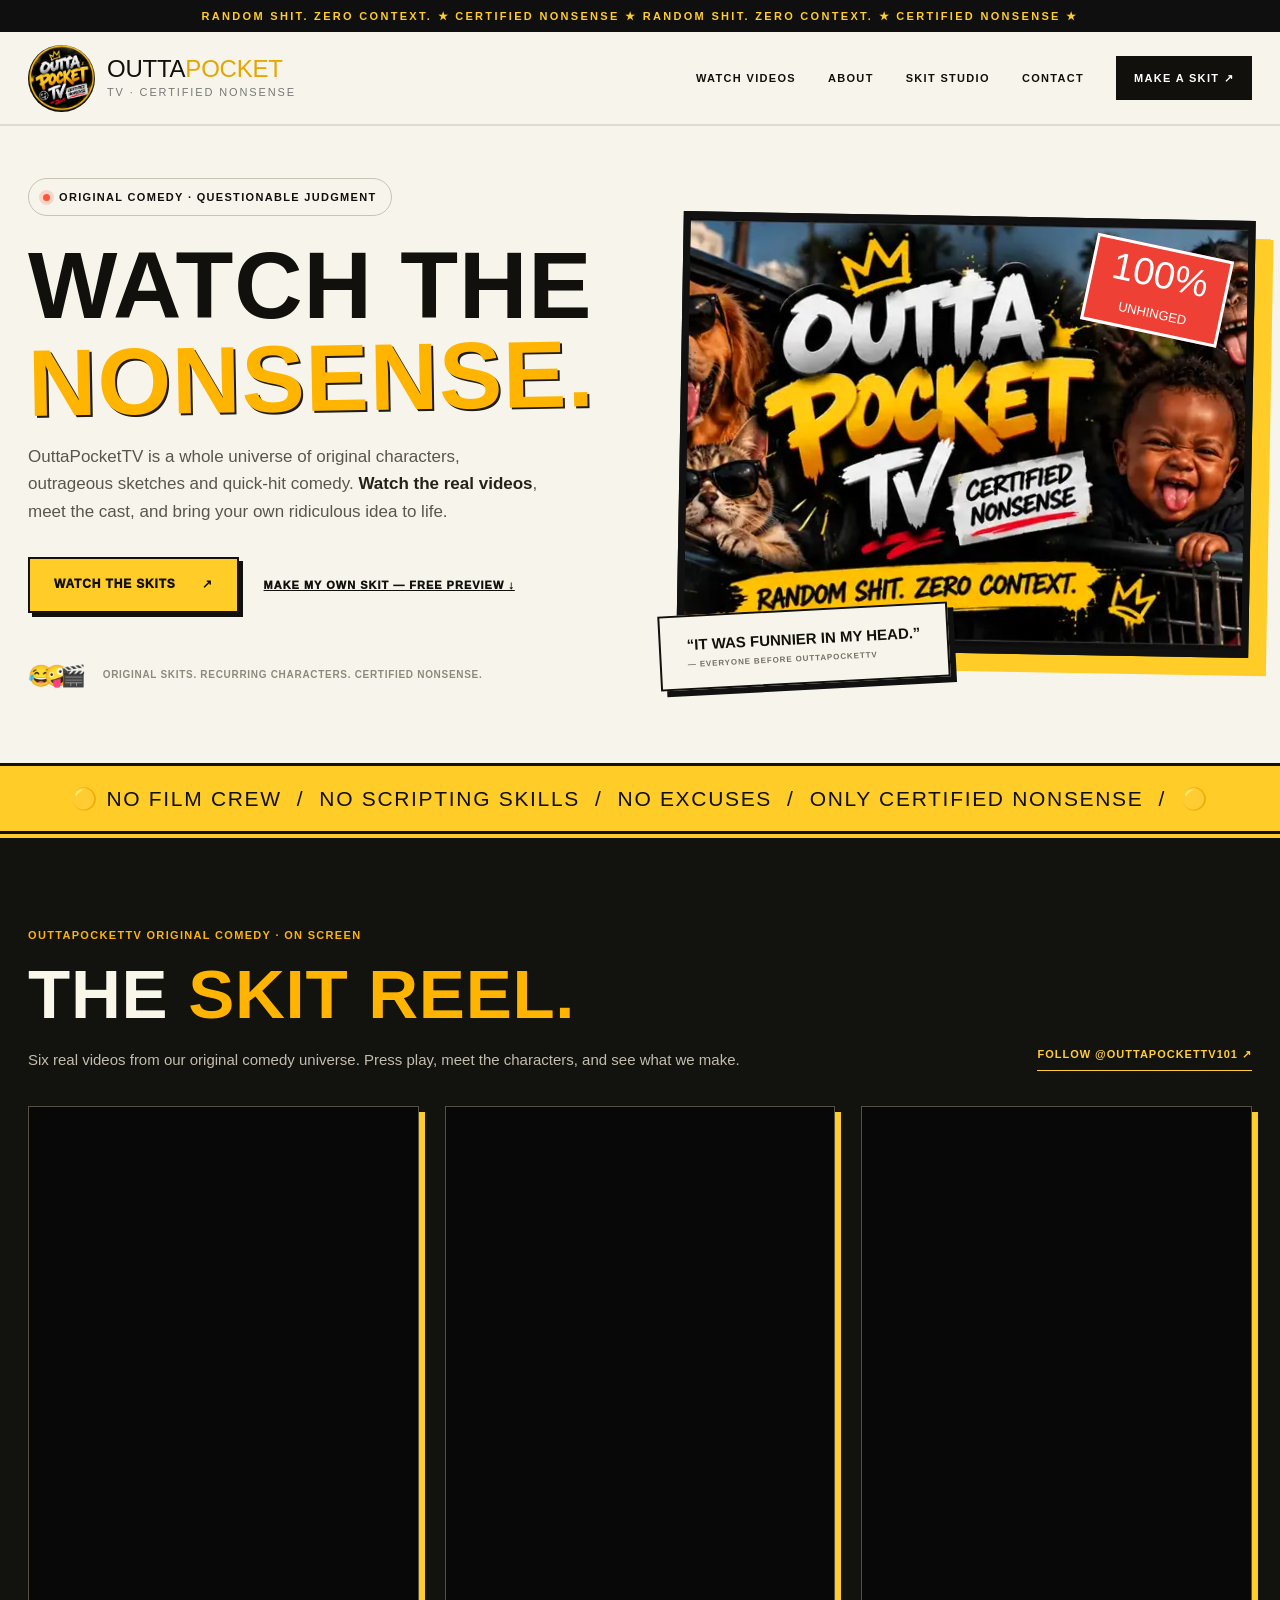
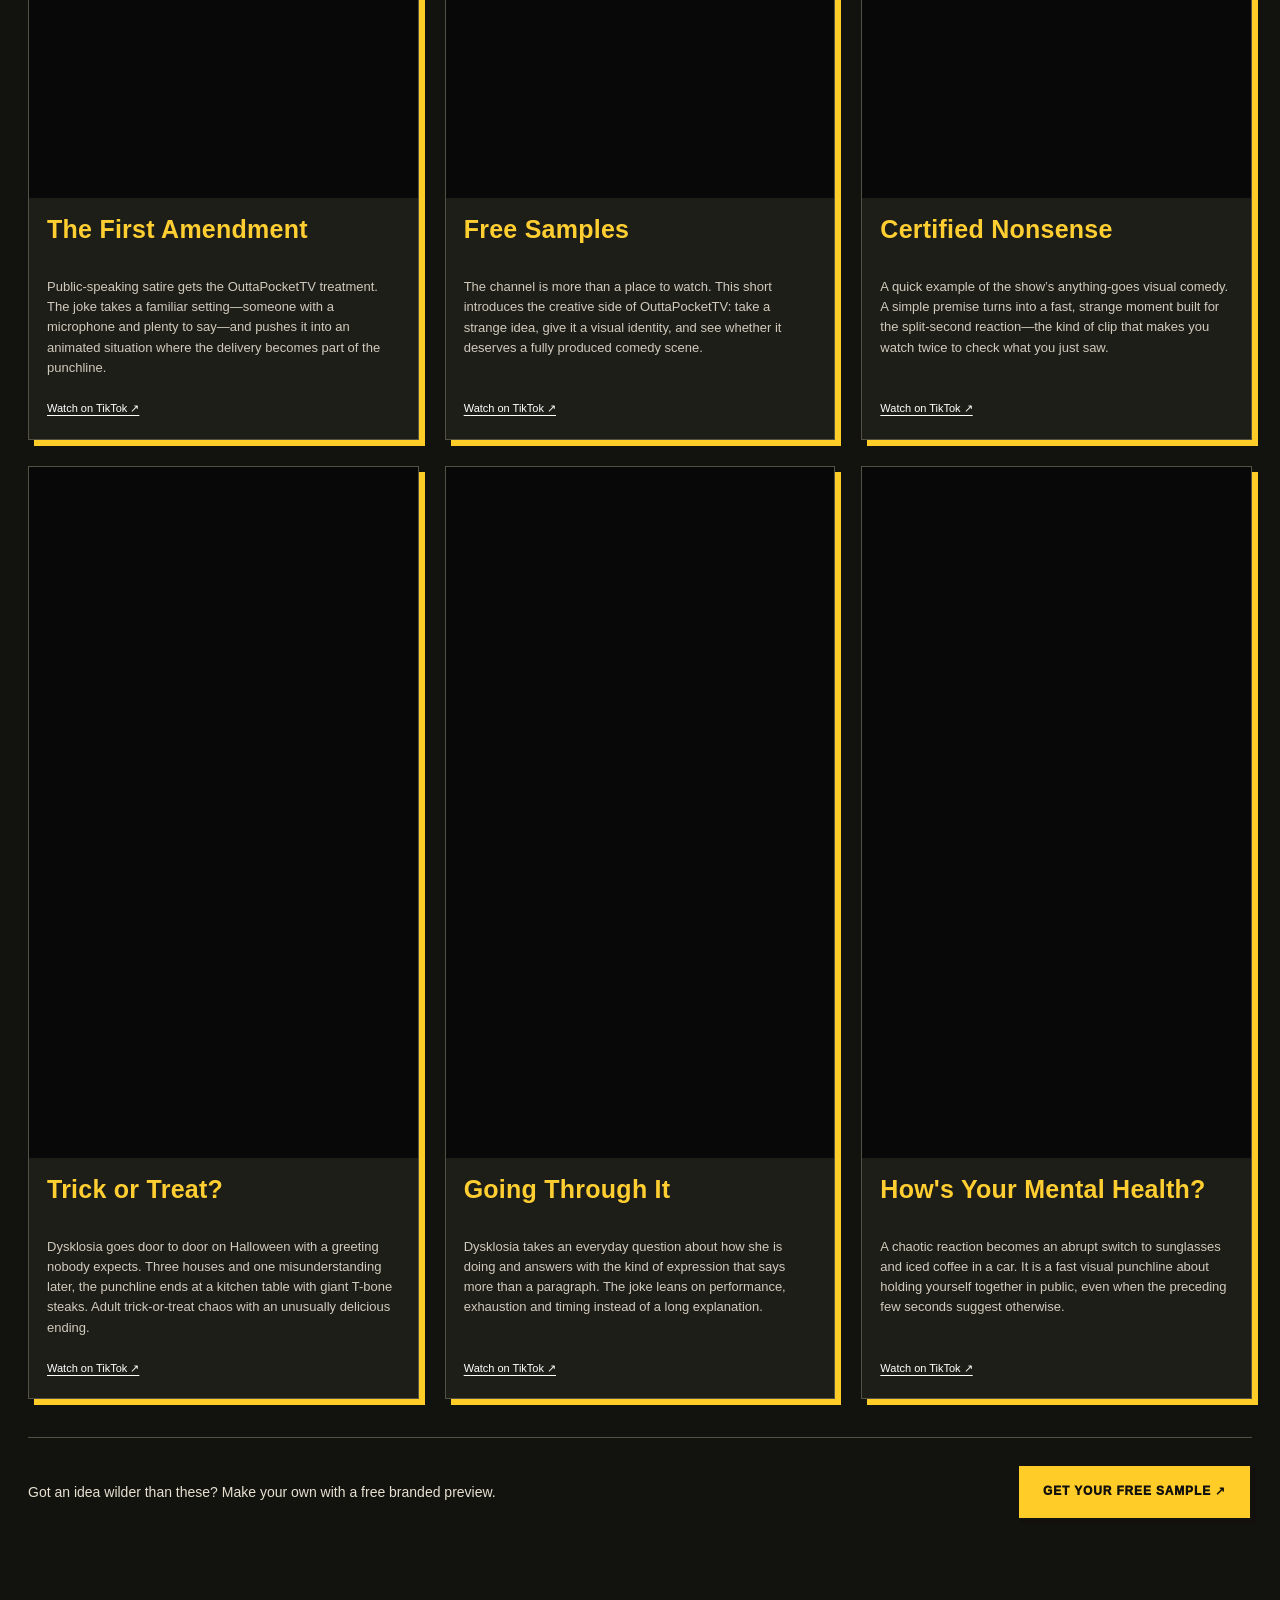
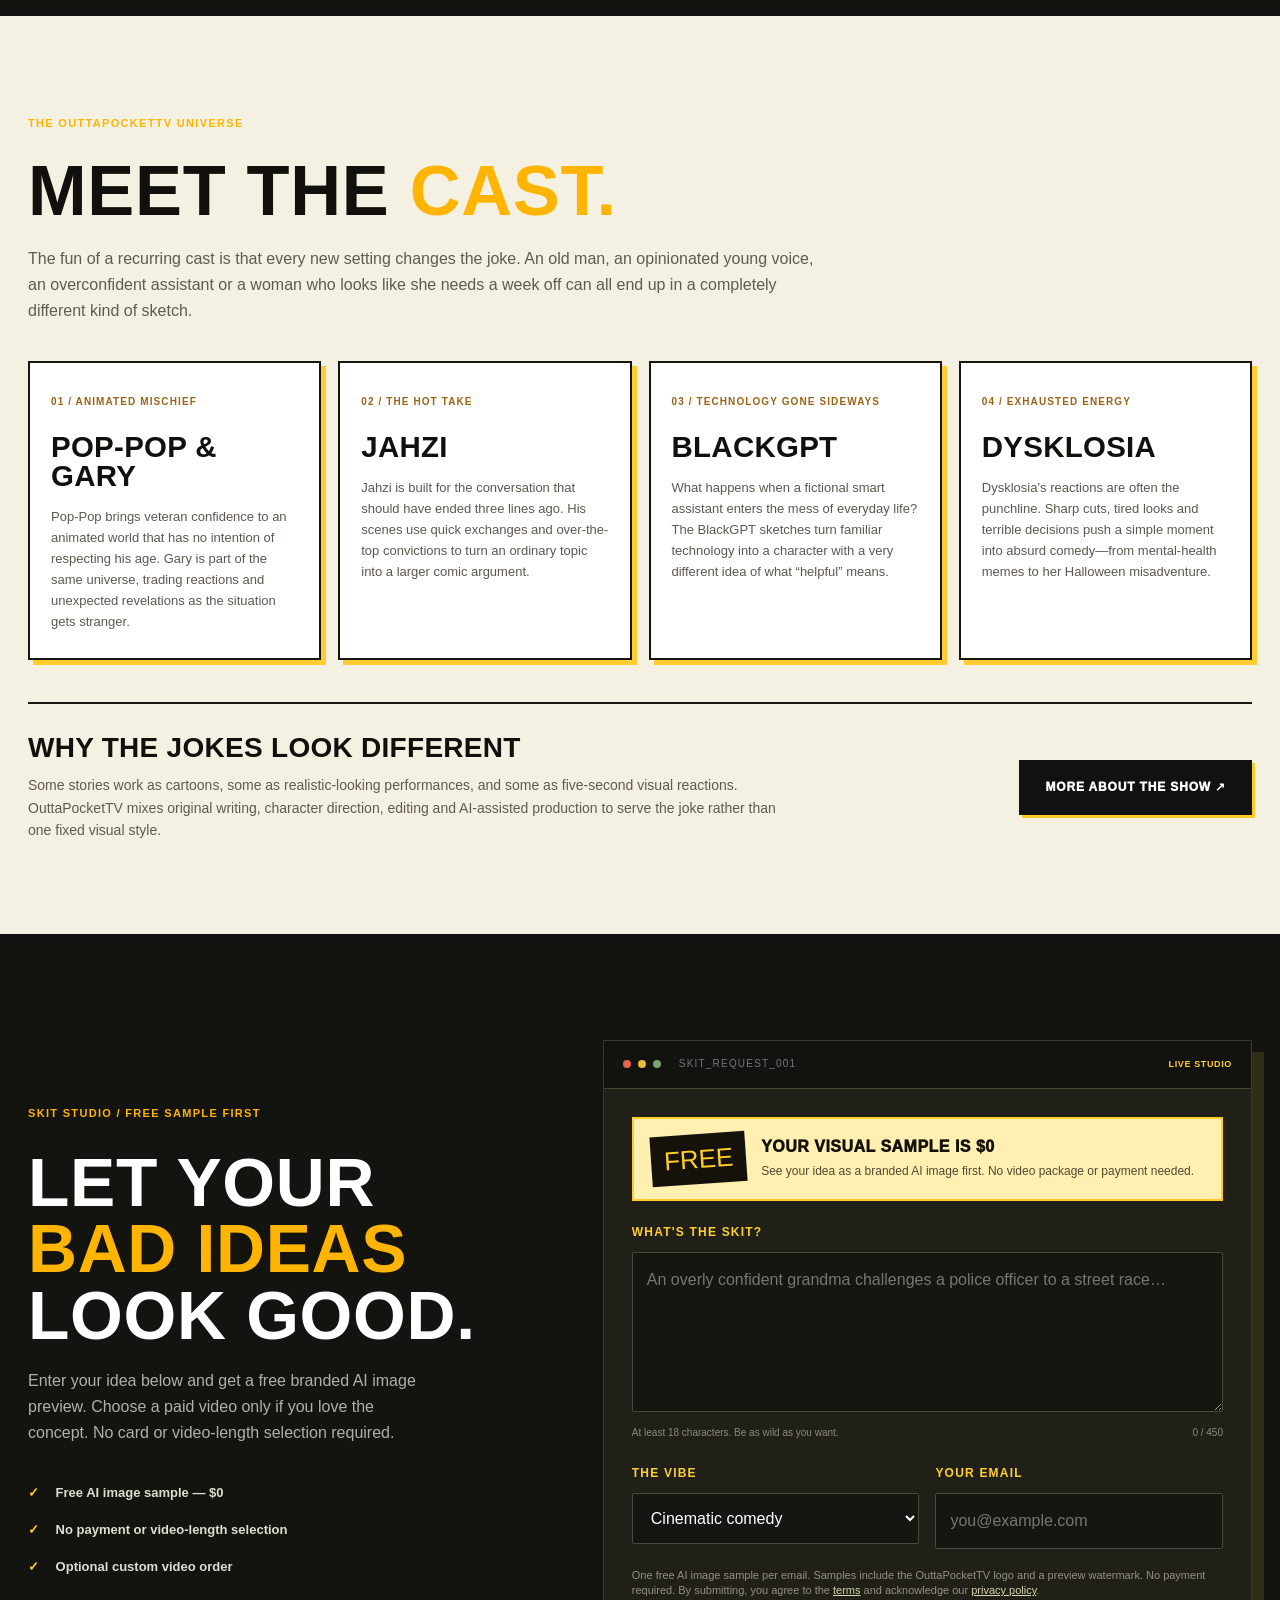
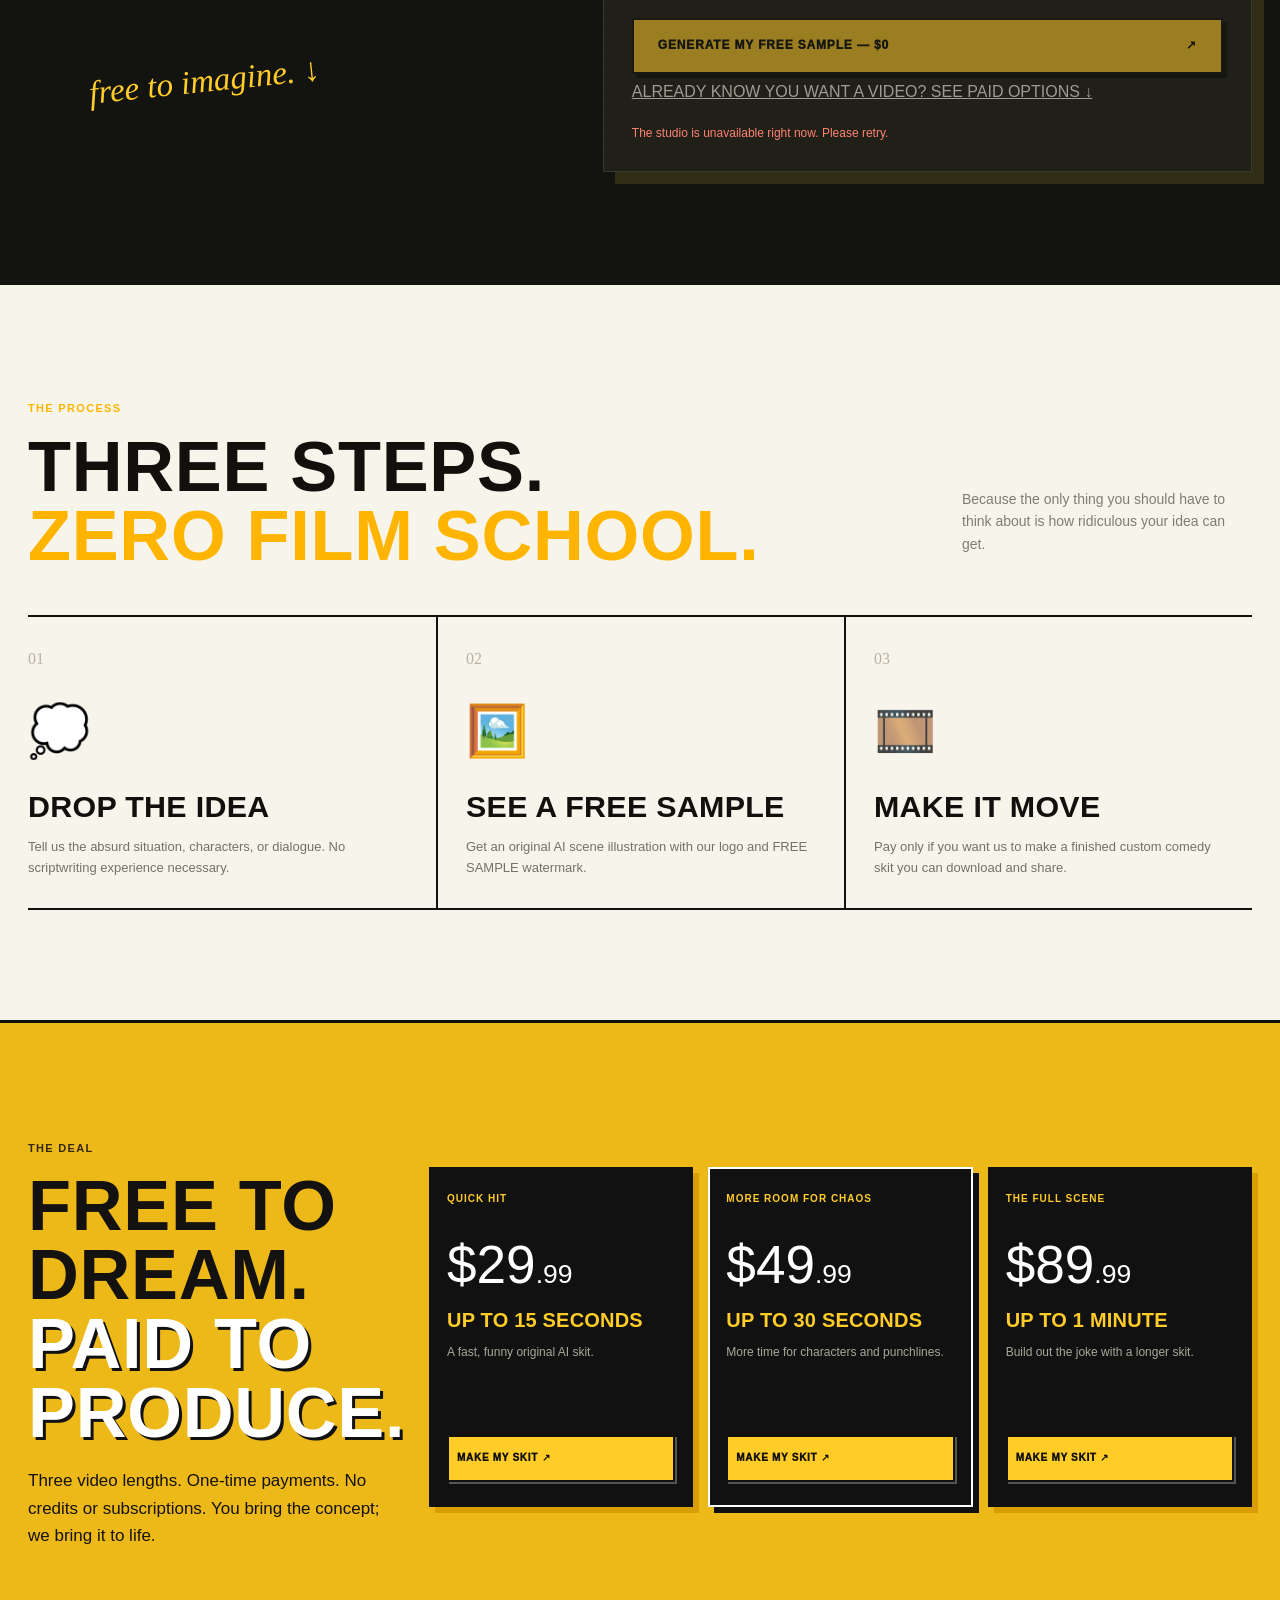
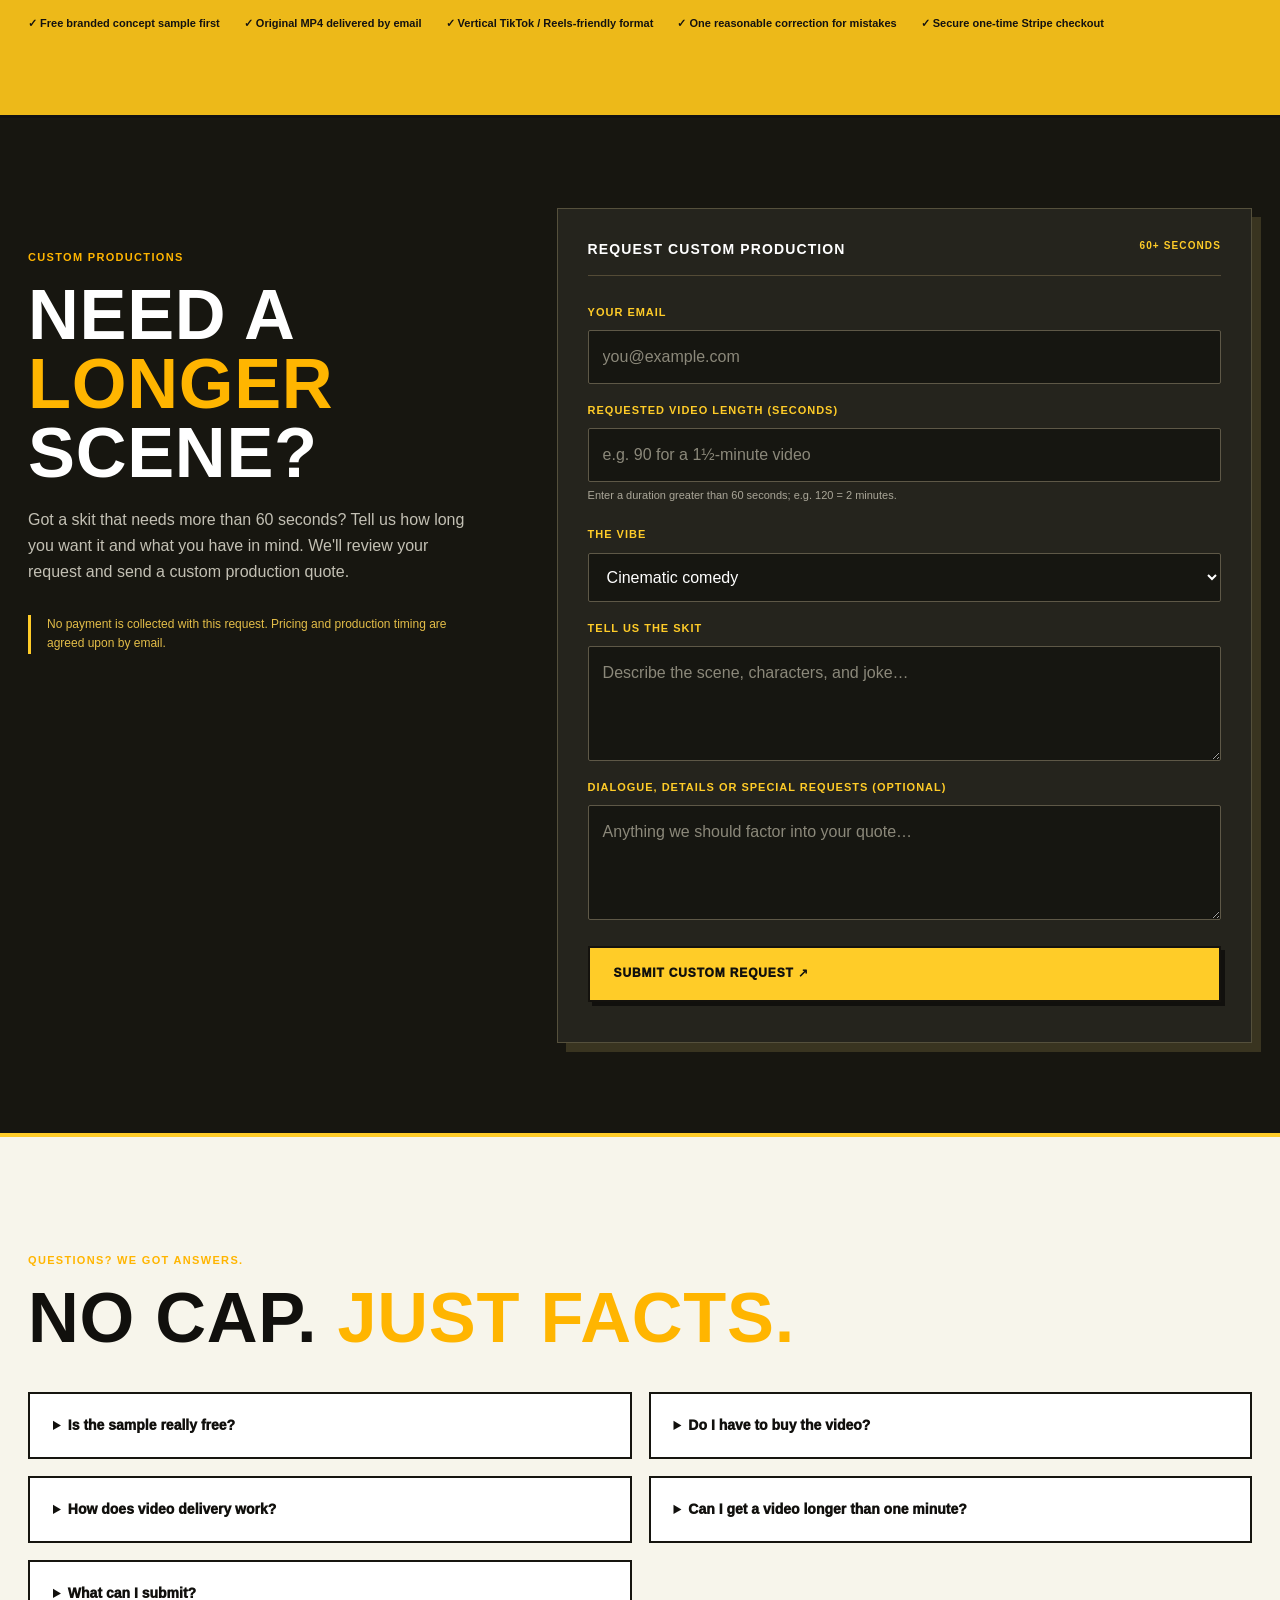
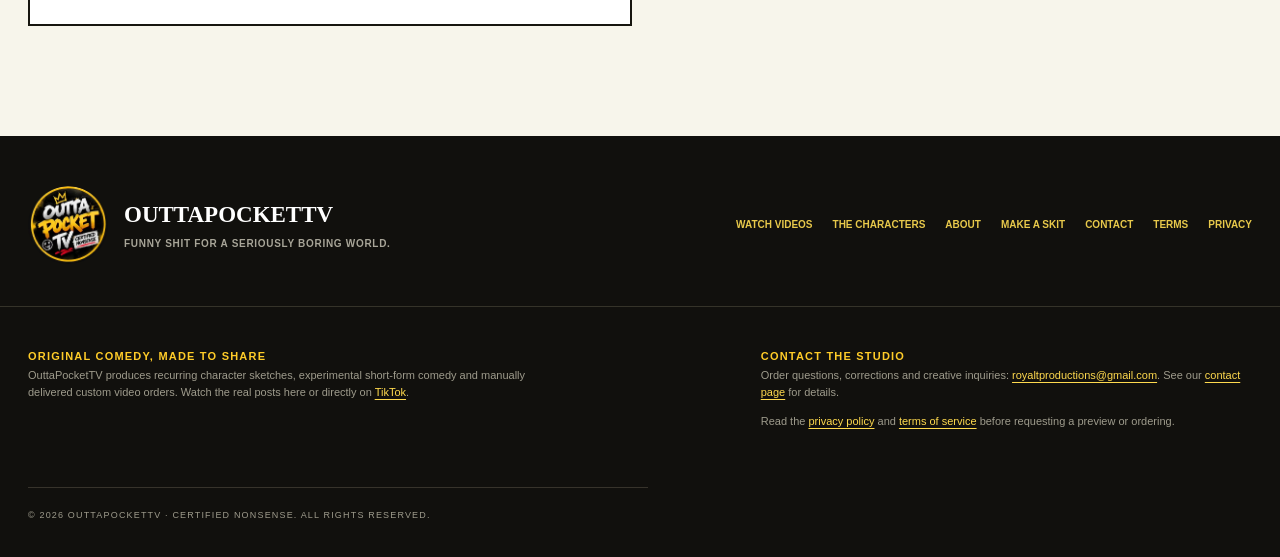
==== commit 50b3d503: "Fix mobile horizontal overflow from long cast heading" ====
--- a/static/index.html
+++ b/static/index.html
@@ -37,7 +37,7 @@
   <div class="watch-bottom"><p>Got an idea wilder than these? Make your own with a free branded preview.</p><a href="#studio" class="button primary">GET YOUR FREE SAMPLE ↗</a></div>
 </div>
 </section>
-<section class="universe-section" id="characters"><div class="wrap"><div class="universe-intro"><span class="eyebrow">THE OUTTAPOCKETTV UNIVERSE</span><h2>MEET THE <em>TROUBLEMAKERS.</em></h2><p>The fun of a recurring cast is that every new setting changes the joke. An old man, an opinionated young voice, an overconfident assistant or a woman who looks like she needs a week off can all end up in a completely different kind of sketch.</p></div>
+<section class="universe-section" id="characters"><div class="wrap"><div class="universe-intro"><span class="eyebrow">THE OUTTAPOCKETTV UNIVERSE</span><h2>MEET THE <em>CAST.</em></h2><p>The fun of a recurring cast is that every new setting changes the joke. An old man, an opinionated young voice, an overconfident assistant or a woman who looks like she needs a week off can all end up in a completely different kind of sketch.</p></div>
 <div class="universe-grid">
 <article><span class="universe-number">01 / ANIMATED MISCHIEF</span><h3>POP-POP &amp; GARY</h3><p>Pop-Pop brings veteran confidence to an animated world that has no intention of respecting his age. Gary is part of the same universe, trading reactions and unexpected revelations as the situation gets stranger.</p></article>
 <article><span class="universe-number">02 / THE HOT TAKE</span><h3>JAHZI</h3><p>Jahzi is built for the conversation that should have ended three lines ago. His scenes use quick exchanges and over-the-top convictions to turn an ordinary topic into a larger comic argument.</p></article>
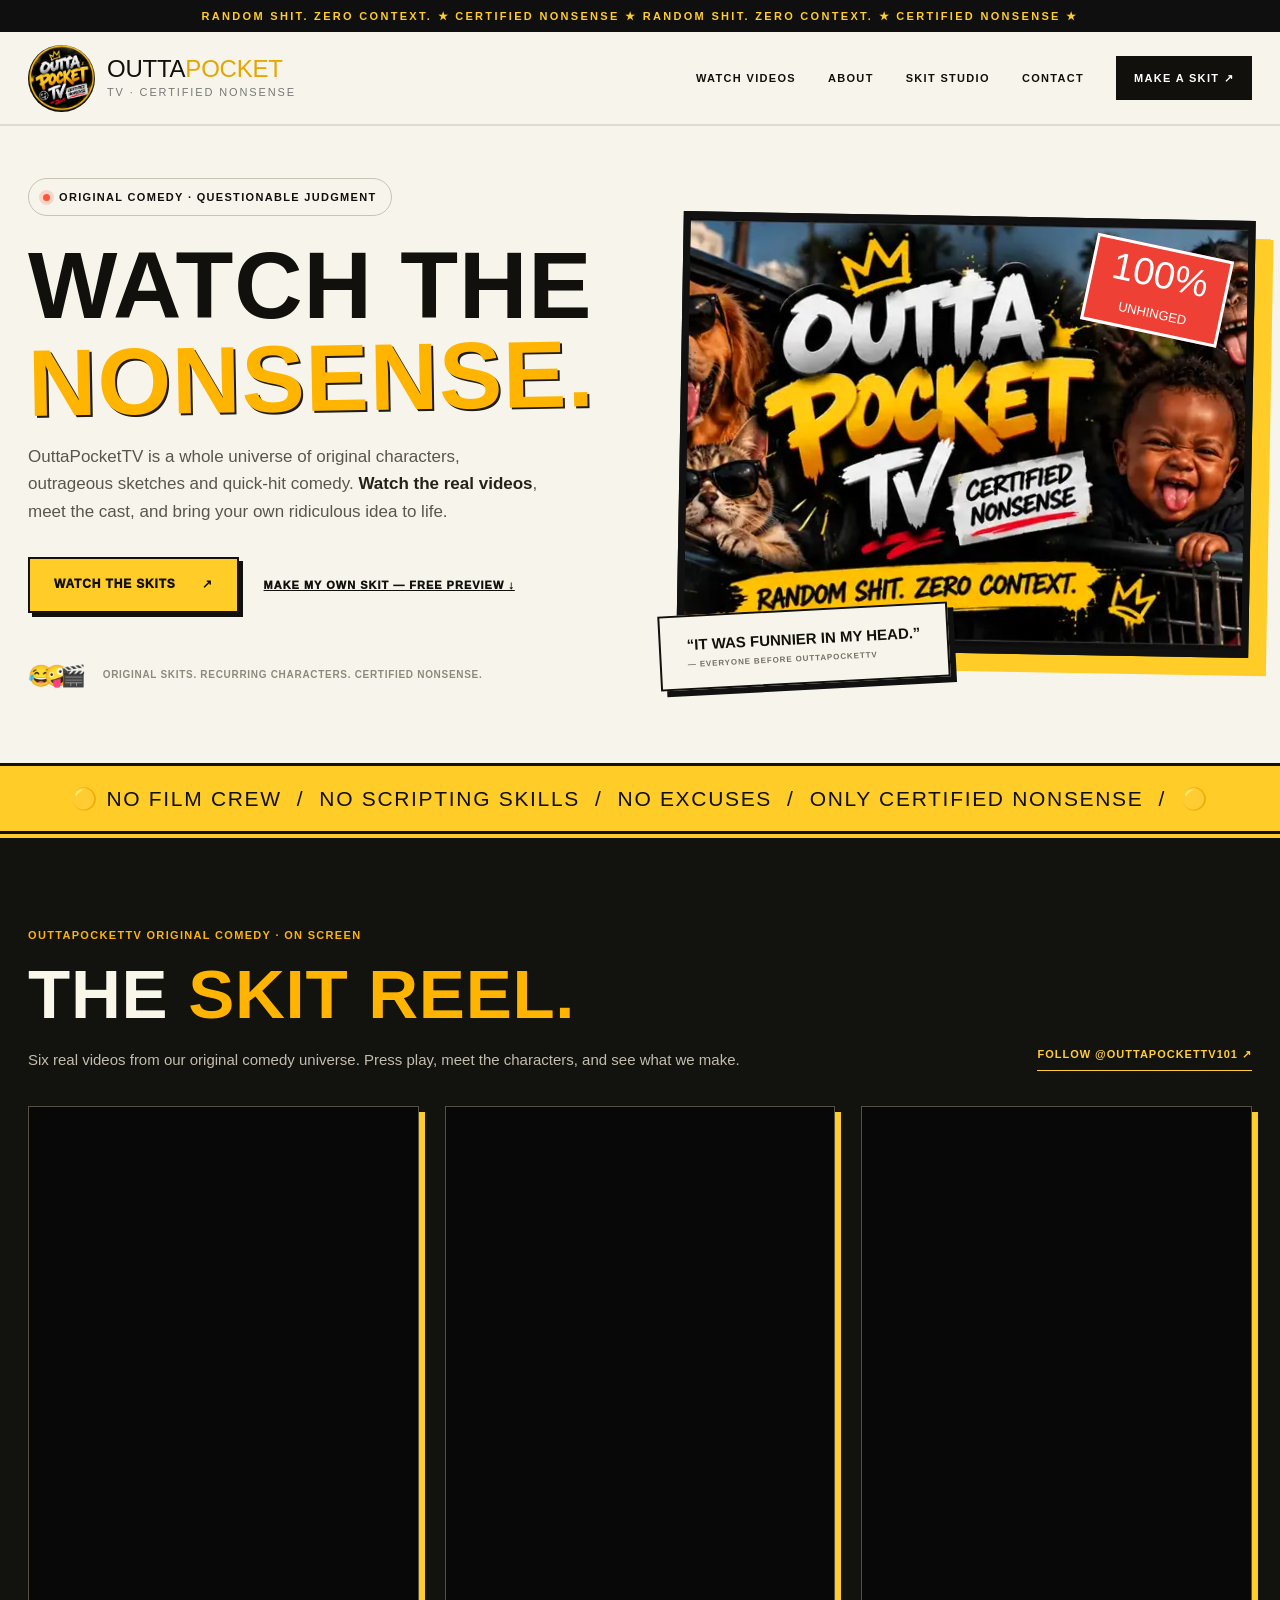
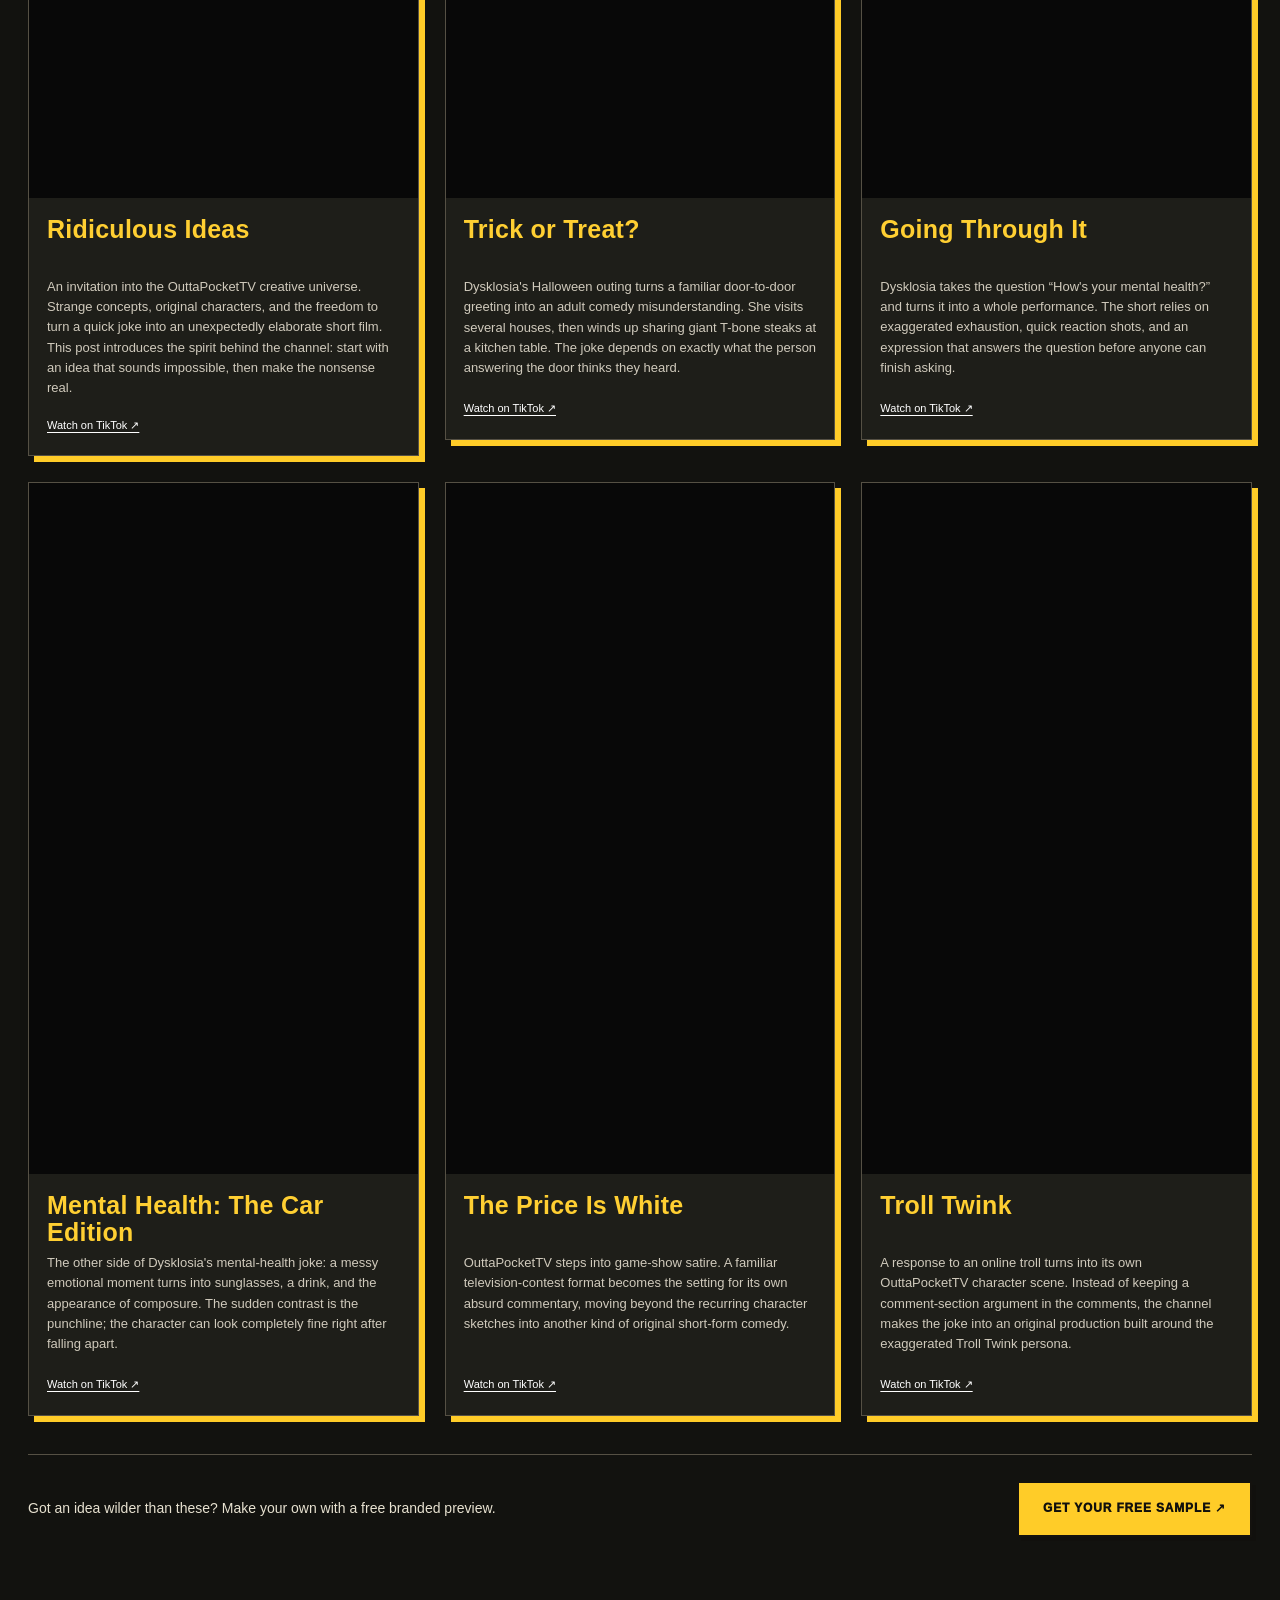
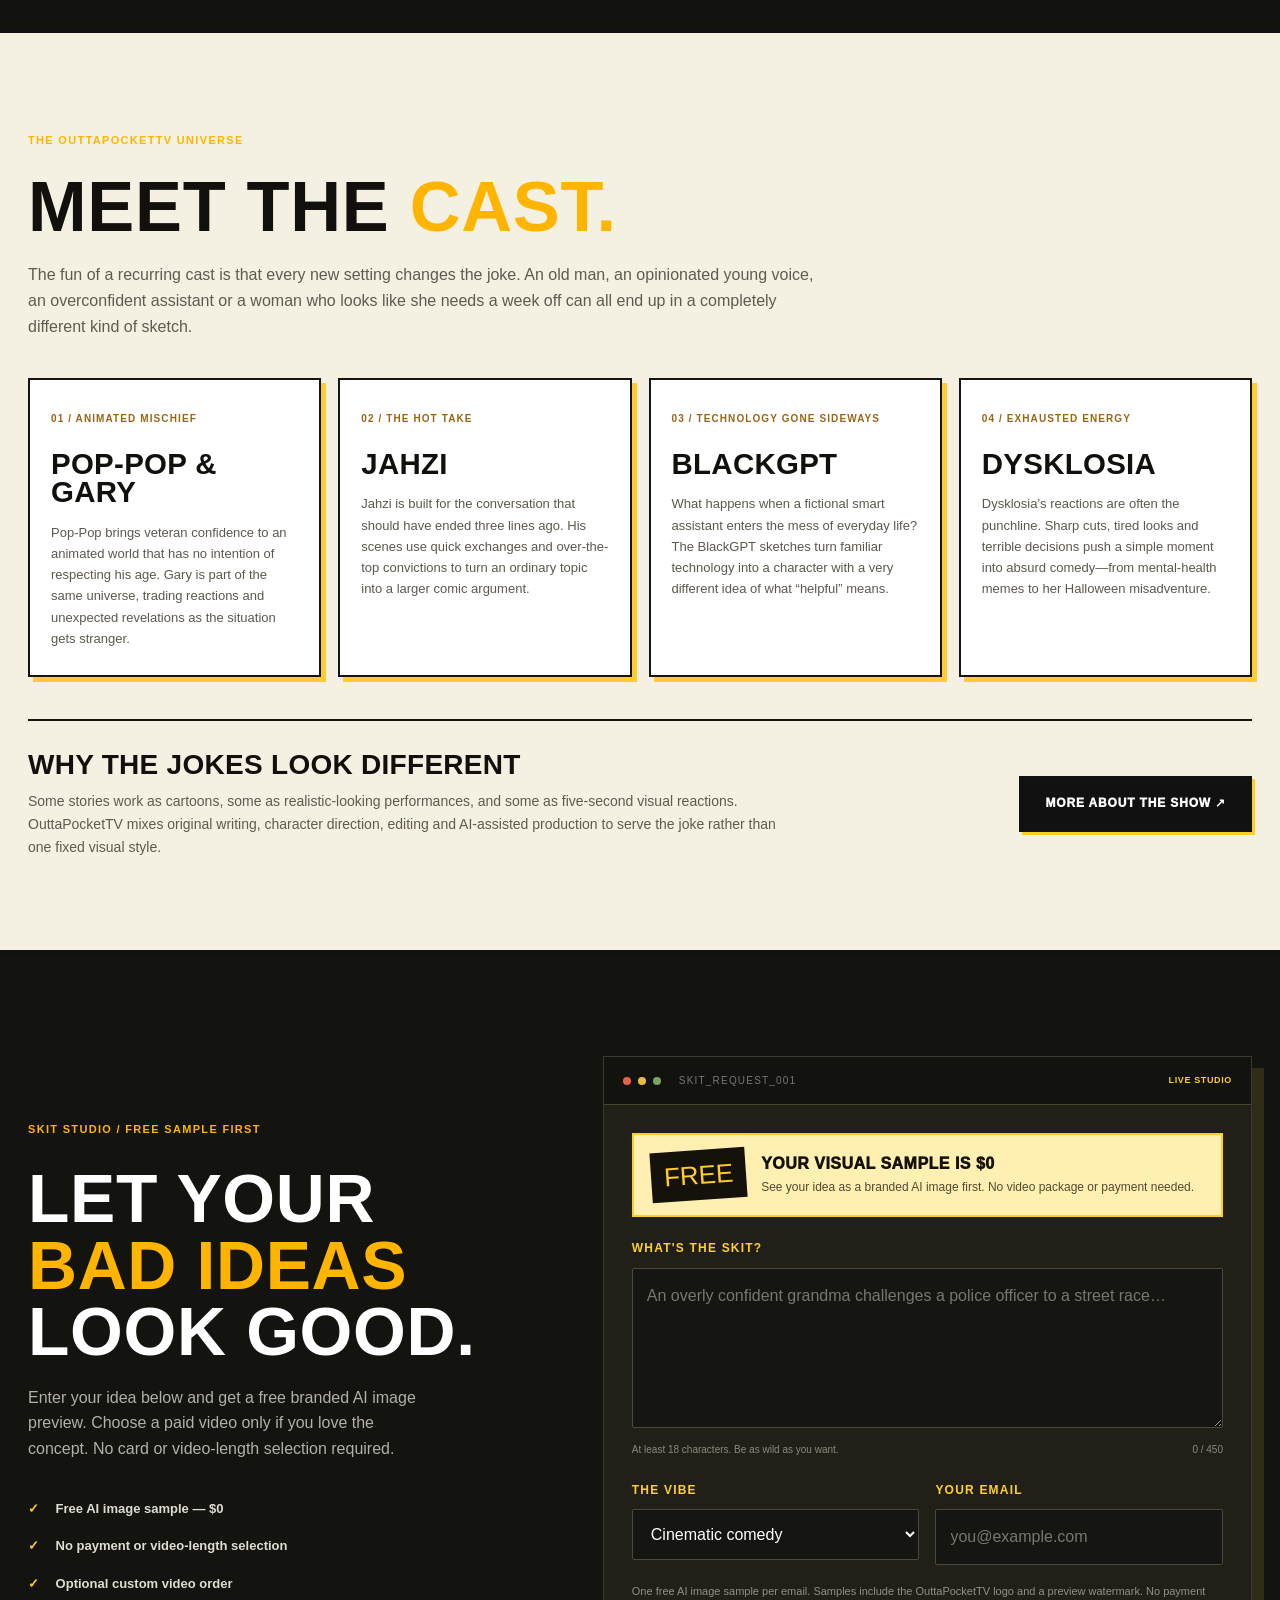
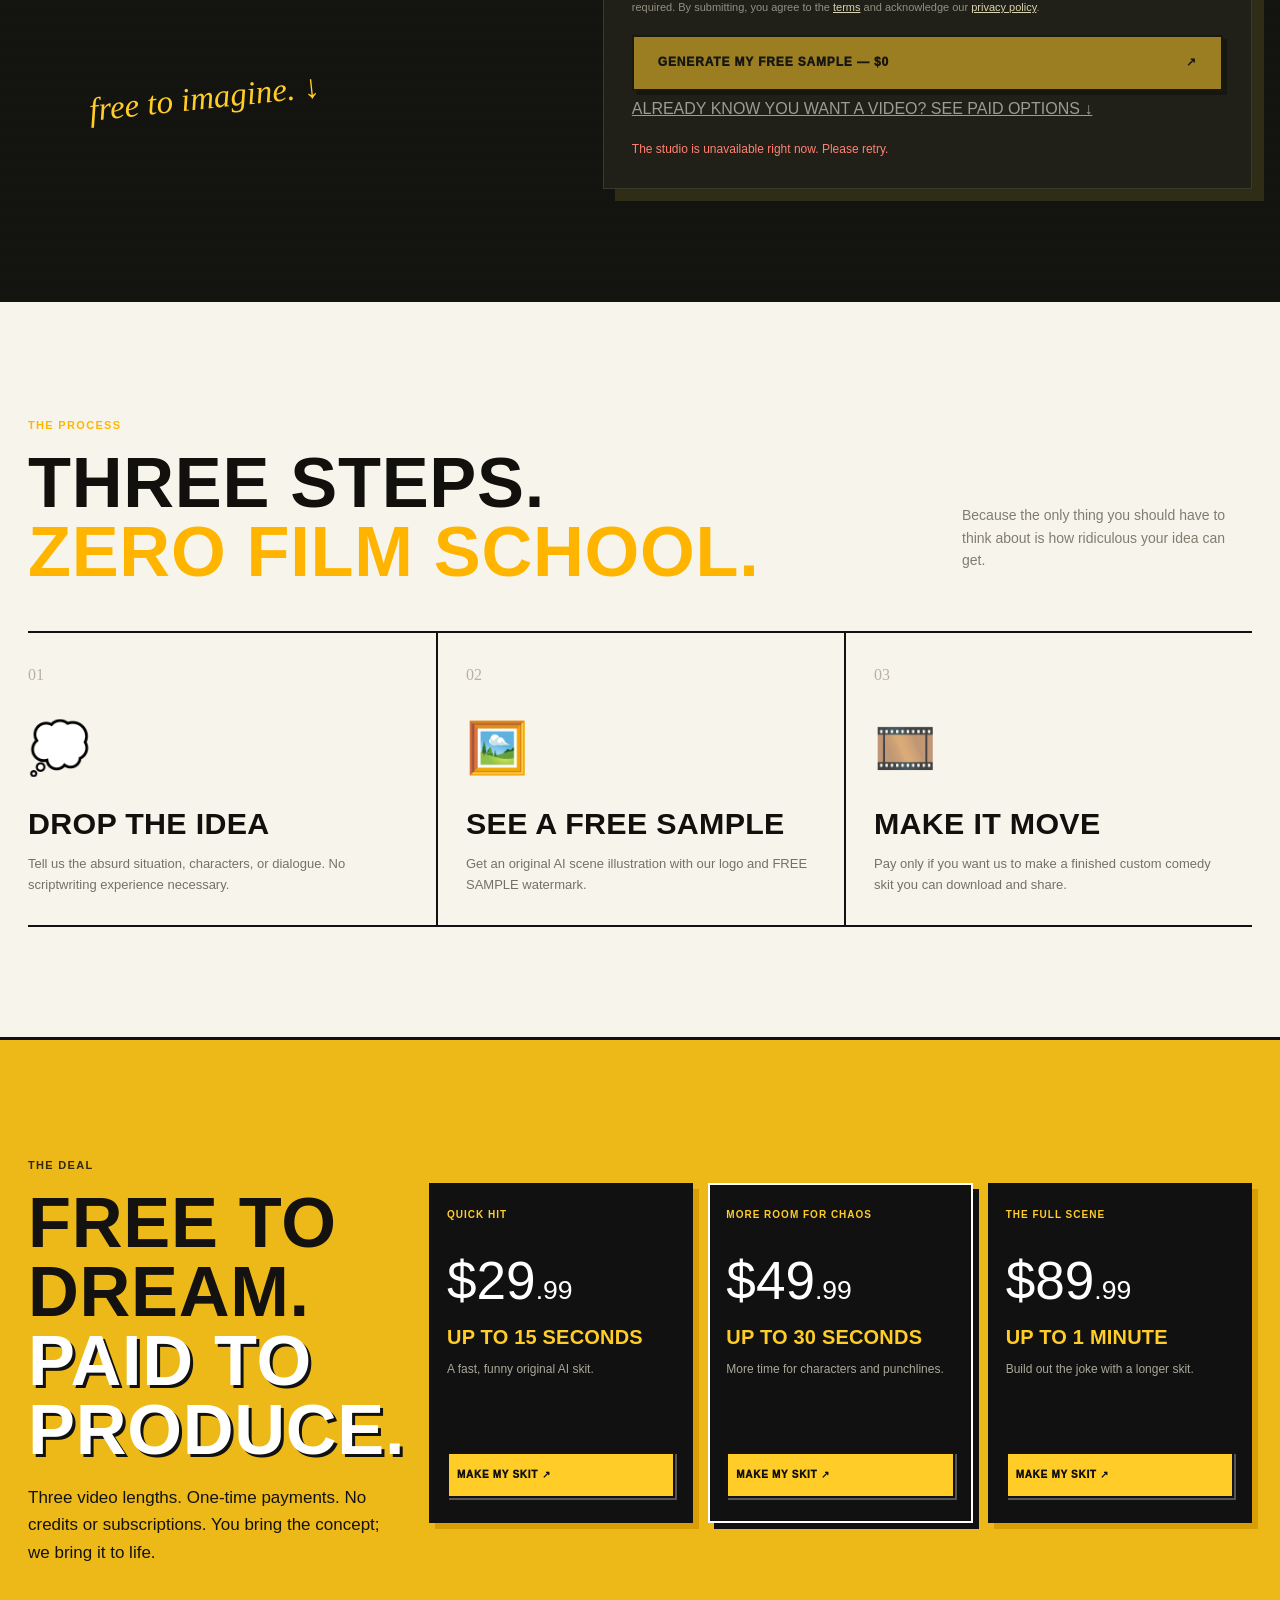
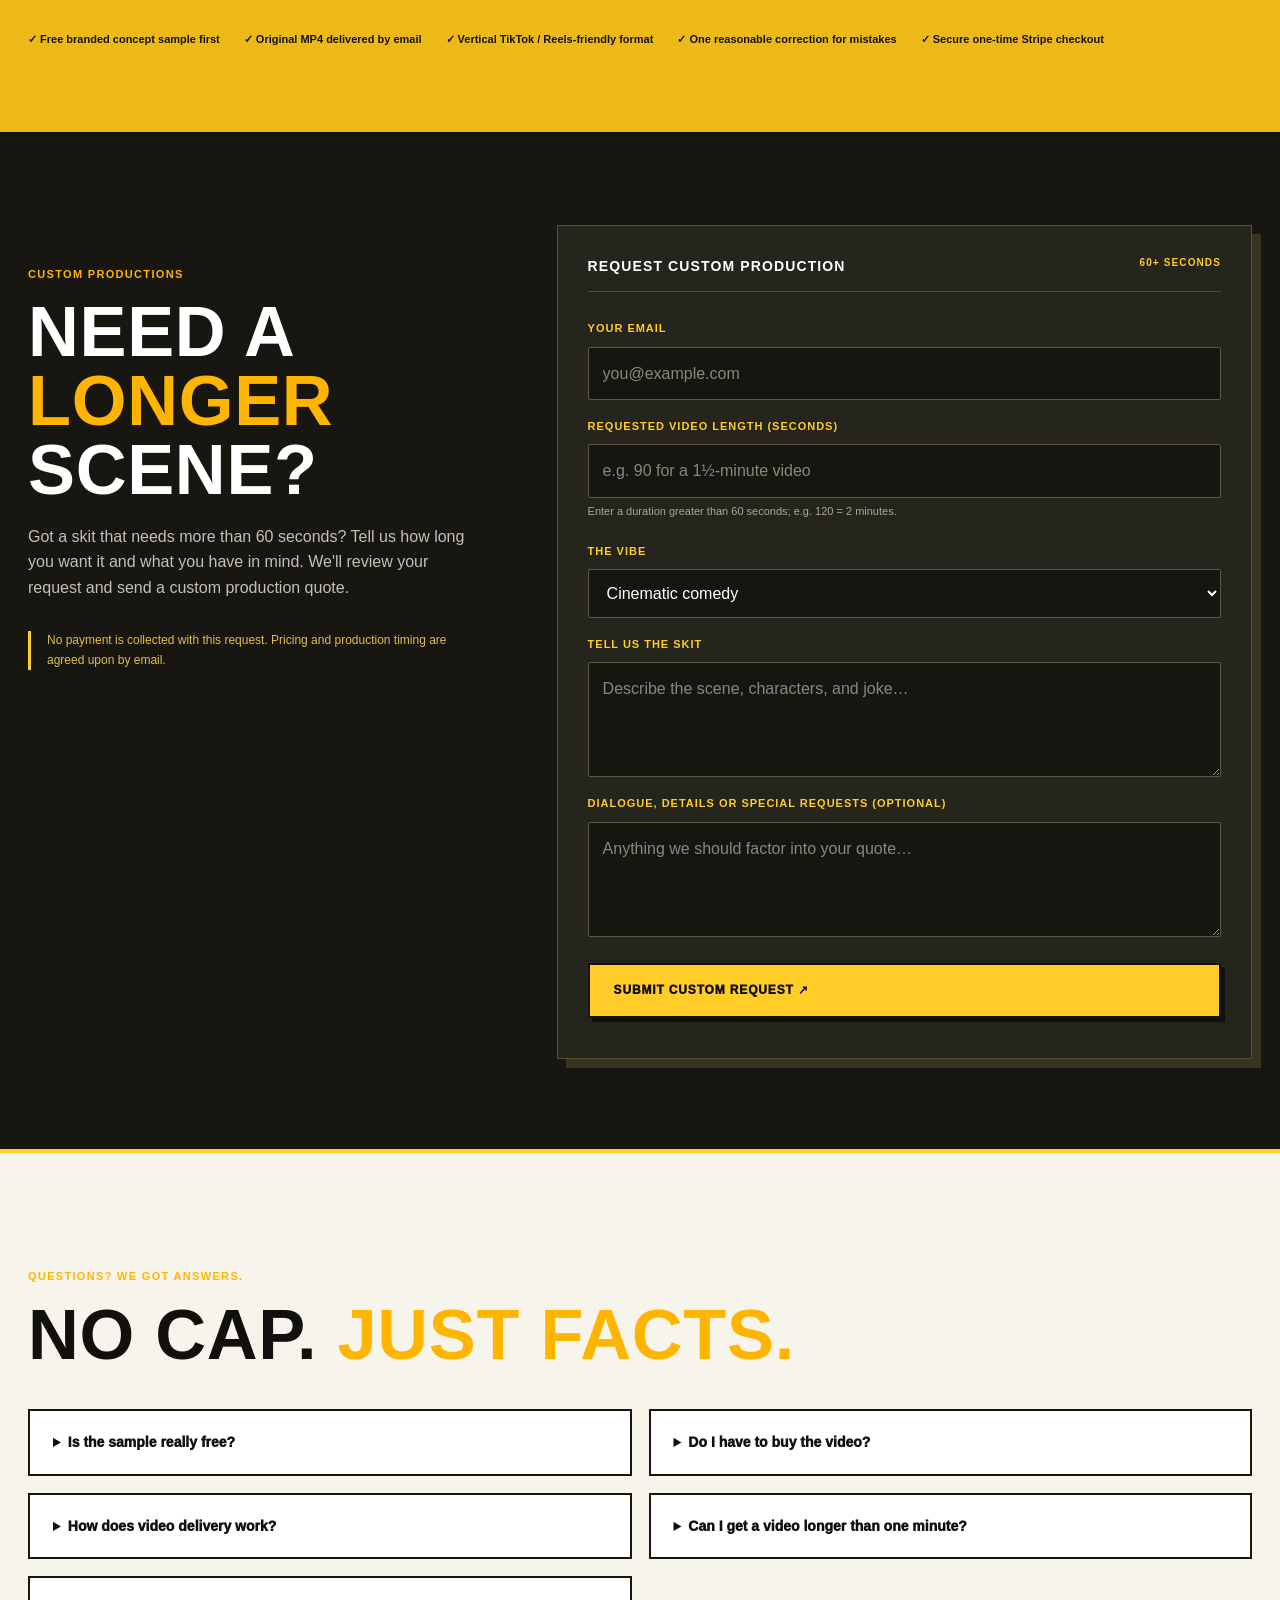
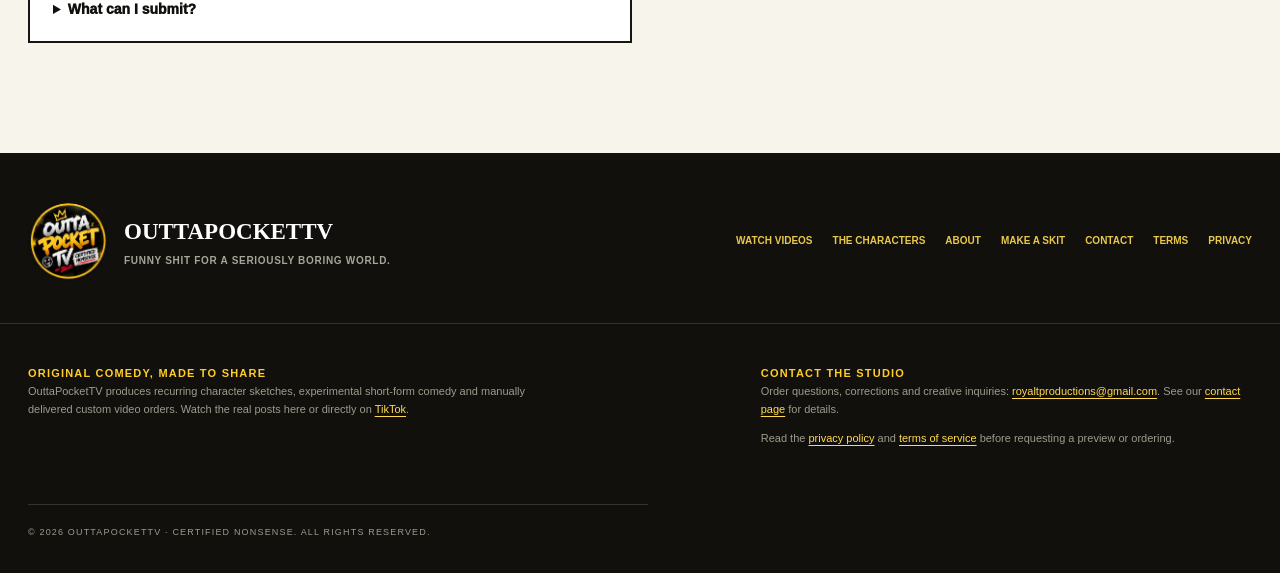
==== commit cbbb0422: "Match six actual newest OuttaPocketTV gallery videos to verified public TikTok post captions" ====
--- a/static/index.html
+++ b/static/index.html
@@ -11,28 +11,28 @@
     <a class="watch-profile" href="https://www.tiktok.com/@outtapockettv101" target="_blank" rel="noopener noreferrer">FOLLOW @OUTTAPOCKETTV101 ↗</a>
   </div>
   <div class="watch-video-grid"><article class="watch-video">
-  <div class="watch-video-player"><iframe title="The First Amendment" src="https://www.tiktok.com/player/v1/7697383876368305421?description=0&amp;music_info=0&amp;autoplay=0" loading="eager" referrerpolicy="strict-origin-when-cross-origin" allow="fullscreen; autoplay; encrypted-media; picture-in-picture" allowfullscreen></iframe></div>
-  <div class="watch-video-meta"><h3>The First Amendment</h3><p>Public-speaking satire gets the OuttaPocketTV treatment. The joke takes a familiar setting—someone with a microphone and plenty to say—and pushes it into an animated situation where the delivery becomes part of the punchline.</p><a href="https://www.tiktok.com/@outtapockettv101/video/7697383876368305421" target="_blank" rel="noopener noreferrer">Watch on TikTok ↗</a></div>
+  <div class="watch-video-player"><iframe title="Ridiculous Ideas" src="https://www.tiktok.com/player/v1/7697383876368305421?description=0&amp;music_info=0&amp;autoplay=0" loading="eager" referrerpolicy="strict-origin-when-cross-origin" allow="fullscreen; autoplay; encrypted-media; picture-in-picture" allowfullscreen></iframe></div>
+  <div class="watch-video-meta"><h3>Ridiculous Ideas</h3><p>An invitation into the OuttaPocketTV creative universe. Strange concepts, original characters, and the freedom to turn a quick joke into an unexpectedly elaborate short film. This post introduces the spirit behind the channel: start with an idea that sounds impossible, then make the nonsense real.</p><a href="https://www.tiktok.com/@outtapockettv101/video/7697383876368305421" target="_blank" rel="noopener noreferrer">Watch on TikTok ↗</a></div>
 </article>
 <article class="watch-video">
-  <div class="watch-video-player"><iframe title="Free Samples" src="https://www.tiktok.com/player/v1/7700480890257820941?description=0&amp;music_info=0&amp;autoplay=0" loading="eager" referrerpolicy="strict-origin-when-cross-origin" allow="fullscreen; autoplay; encrypted-media; picture-in-picture" allowfullscreen></iframe></div>
-  <div class="watch-video-meta"><h3>Free Samples</h3><p>The channel is more than a place to watch. This short introduces the creative side of OuttaPocketTV: take a strange idea, give it a visual identity, and see whether it deserves a fully produced comedy scene.</p><a href="https://www.tiktok.com/@outtapockettv101/video/7700480890257820941" target="_blank" rel="noopener noreferrer">Watch on TikTok ↗</a></div>
+  <div class="watch-video-player"><iframe title="Trick or Treat?" src="https://www.tiktok.com/player/v1/7700480890257820941?description=0&amp;music_info=0&amp;autoplay=0" loading="eager" referrerpolicy="strict-origin-when-cross-origin" allow="fullscreen; autoplay; encrypted-media; picture-in-picture" allowfullscreen></iframe></div>
+  <div class="watch-video-meta"><h3>Trick or Treat?</h3><p>Dysklosia's Halloween outing turns a familiar door-to-door greeting into an adult comedy misunderstanding. She visits several houses, then winds up sharing giant T-bone steaks at a kitchen table. The joke depends on exactly what the person answering the door thinks they heard.</p><a href="https://www.tiktok.com/@outtapockettv101/video/7700480890257820941" target="_blank" rel="noopener noreferrer">Watch on TikTok ↗</a></div>
 </article>
 <article class="watch-video">
-  <div class="watch-video-player"><iframe title="Certified Nonsense" src="https://www.tiktok.com/player/v1/7689585593273142541?description=0&amp;music_info=0&amp;autoplay=0" loading="eager" referrerpolicy="strict-origin-when-cross-origin" allow="fullscreen; autoplay; encrypted-media; picture-in-picture" allowfullscreen></iframe></div>
-  <div class="watch-video-meta"><h3>Certified Nonsense</h3><p>A quick example of the show’s anything-goes visual comedy. A simple premise turns into a fast, strange moment built for the split-second reaction—the kind of clip that makes you watch twice to check what you just saw.</p><a href="https://www.tiktok.com/@outtapockettv101/video/7689585593273142541" target="_blank" rel="noopener noreferrer">Watch on TikTok ↗</a></div>
+  <div class="watch-video-player"><iframe title="Going Through It" src="https://www.tiktok.com/player/v1/7702540656266284302?description=0&amp;music_info=0&amp;autoplay=0" loading="eager" referrerpolicy="strict-origin-when-cross-origin" allow="fullscreen; autoplay; encrypted-media; picture-in-picture" allowfullscreen></iframe></div>
+  <div class="watch-video-meta"><h3>Going Through It</h3><p>Dysklosia takes the question “How's your mental health?” and turns it into a whole performance. The short relies on exaggerated exhaustion, quick reaction shots, and an expression that answers the question before anyone can finish asking.</p><a href="https://www.tiktok.com/@outtapockettv101/video/7702540656266284302" target="_blank" rel="noopener noreferrer">Watch on TikTok ↗</a></div>
 </article>
 <article class="watch-video">
-  <div class="watch-video-player"><iframe title="Trick or Treat?" src="https://www.tiktok.com/player/v1/7702540656266284302?description=0&amp;music_info=0&amp;autoplay=0" loading="lazy" referrerpolicy="strict-origin-when-cross-origin" allow="fullscreen; autoplay; encrypted-media; picture-in-picture" allowfullscreen></iframe></div>
-  <div class="watch-video-meta"><h3>Trick or Treat?</h3><p>Dysklosia goes door to door on Halloween with a greeting nobody expects. Three houses and one misunderstanding later, the punchline ends at a kitchen table with giant T-bone steaks. Adult trick-or-treat chaos with an unusually delicious ending.</p><a href="https://www.tiktok.com/@outtapockettv101/video/7702540656266284302" target="_blank" rel="noopener noreferrer">Watch on TikTok ↗</a></div>
+  <div class="watch-video-player"><iframe title="Mental Health: The Car Edition" src="https://www.tiktok.com/player/v1/7702210754451164430?description=0&amp;music_info=0&amp;autoplay=0" loading="lazy" referrerpolicy="strict-origin-when-cross-origin" allow="fullscreen; autoplay; encrypted-media; picture-in-picture" allowfullscreen></iframe></div>
+  <div class="watch-video-meta"><h3>Mental Health: The Car Edition</h3><p>The other side of Dysklosia's mental-health joke: a messy emotional moment turns into sunglasses, a drink, and the appearance of composure. The sudden contrast is the punchline; the character can look completely fine right after falling apart.</p><a href="https://www.tiktok.com/@outtapockettv101/video/7702210754451164430" target="_blank" rel="noopener noreferrer">Watch on TikTok ↗</a></div>
 </article>
 <article class="watch-video">
-  <div class="watch-video-player"><iframe title="Going Through It" src="https://www.tiktok.com/player/v1/7702210754451164430?description=0&amp;music_info=0&amp;autoplay=0" loading="lazy" referrerpolicy="strict-origin-when-cross-origin" allow="fullscreen; autoplay; encrypted-media; picture-in-picture" allowfullscreen></iframe></div>
-  <div class="watch-video-meta"><h3>Going Through It</h3><p>Dysklosia takes an everyday question about how she is doing and answers with the kind of expression that says more than a paragraph. The joke leans on performance, exhaustion and timing instead of a long explanation.</p><a href="https://www.tiktok.com/@outtapockettv101/video/7702210754451164430" target="_blank" rel="noopener noreferrer">Watch on TikTok ↗</a></div>
+  <div class="watch-video-player"><iframe title="The Price Is White" src="https://www.tiktok.com/player/v1/7702201665935445261?description=0&amp;music_info=0&amp;autoplay=0" loading="lazy" referrerpolicy="strict-origin-when-cross-origin" allow="fullscreen; autoplay; encrypted-media; picture-in-picture" allowfullscreen></iframe></div>
+  <div class="watch-video-meta"><h3>The Price Is White</h3><p>OuttaPocketTV steps into game-show satire. A familiar television-contest format becomes the setting for its own absurd commentary, moving beyond the recurring character sketches into another kind of original short-form comedy.</p><a href="https://www.tiktok.com/@outtapockettv101/video/7702201665935445261" target="_blank" rel="noopener noreferrer">Watch on TikTok ↗</a></div>
 </article>
 <article class="watch-video">
-  <div class="watch-video-player"><iframe title="How's Your Mental Health?" src="https://www.tiktok.com/player/v1/7702201665935445261?description=0&amp;music_info=0&amp;autoplay=0" loading="lazy" referrerpolicy="strict-origin-when-cross-origin" allow="fullscreen; autoplay; encrypted-media; picture-in-picture" allowfullscreen></iframe></div>
-  <div class="watch-video-meta"><h3>How's Your Mental Health?</h3><p>A chaotic reaction becomes an abrupt switch to sunglasses and iced coffee in a car. It is a fast visual punchline about holding yourself together in public, even when the preceding few seconds suggest otherwise.</p><a href="https://www.tiktok.com/@outtapockettv101/video/7702201665935445261" target="_blank" rel="noopener noreferrer">Watch on TikTok ↗</a></div>
+  <div class="watch-video-player"><iframe title="Troll Twink" src="https://www.tiktok.com/player/v1/7700784848306261262?description=0&amp;music_info=0&amp;autoplay=0" loading="lazy" referrerpolicy="strict-origin-when-cross-origin" allow="fullscreen; autoplay; encrypted-media; picture-in-picture" allowfullscreen></iframe></div>
+  <div class="watch-video-meta"><h3>Troll Twink</h3><p>A response to an online troll turns into its own OuttaPocketTV character scene. Instead of keeping a comment-section argument in the comments, the channel makes the joke into an original production built around the exaggerated Troll Twink persona.</p><a href="https://www.tiktok.com/@outtapockettv101/video/7700784848306261262" target="_blank" rel="noopener noreferrer">Watch on TikTok ↗</a></div>
 </article></div>
   <div class="watch-bottom"><p>Got an idea wilder than these? Make your own with a free branded preview.</p><a href="#studio" class="button primary">GET YOUR FREE SAMPLE ↗</a></div>
 </div>
--- a/static/app.css
+++ b/static/app.css
@@ -160,3 +160,13 @@
 .policy-footer small{font-size:10px;color:#aaa396;letter-spacing:.03em}
 @media(max-width:940px){.info-layout{grid-template-columns:1fr;gap:43px}.info-sidebar{position:static;max-width:600px}.info-hero{padding:58px 0 62px}}
 @media(max-width:580px){.info-layout{padding-top:45px;padding-bottom:68px}.info-article p{font-size:15px;line-height:1.72}.editorial-cast{grid-template-columns:1fr}.policy-footer-inner{display:block}.policy-footer nav{justify-content:flex-start;margin-top:20px}.info-hero h1{font-size:clamp(3.5rem,12vw,5rem)}}
+
+/* Compact-phone stability: keep headlines inside 320px viewports. */
+@media(max-width:360px){
+ .hero h1{font-size:clamp(2.8rem,13vw,3.2rem);overflow-wrap:normal}
+ .hero-left,.hero-right{min-width:0}
+ .hero .pill{font-size:9px;max-width:100%;line-height:1.4;white-space:normal}
+ .hero-actions .plain-link{overflow-wrap:anywhere}
+ .hero .lead,.social-proof span{overflow-wrap:anywhere}
+ .feature-image>img{max-width:100%}
+}
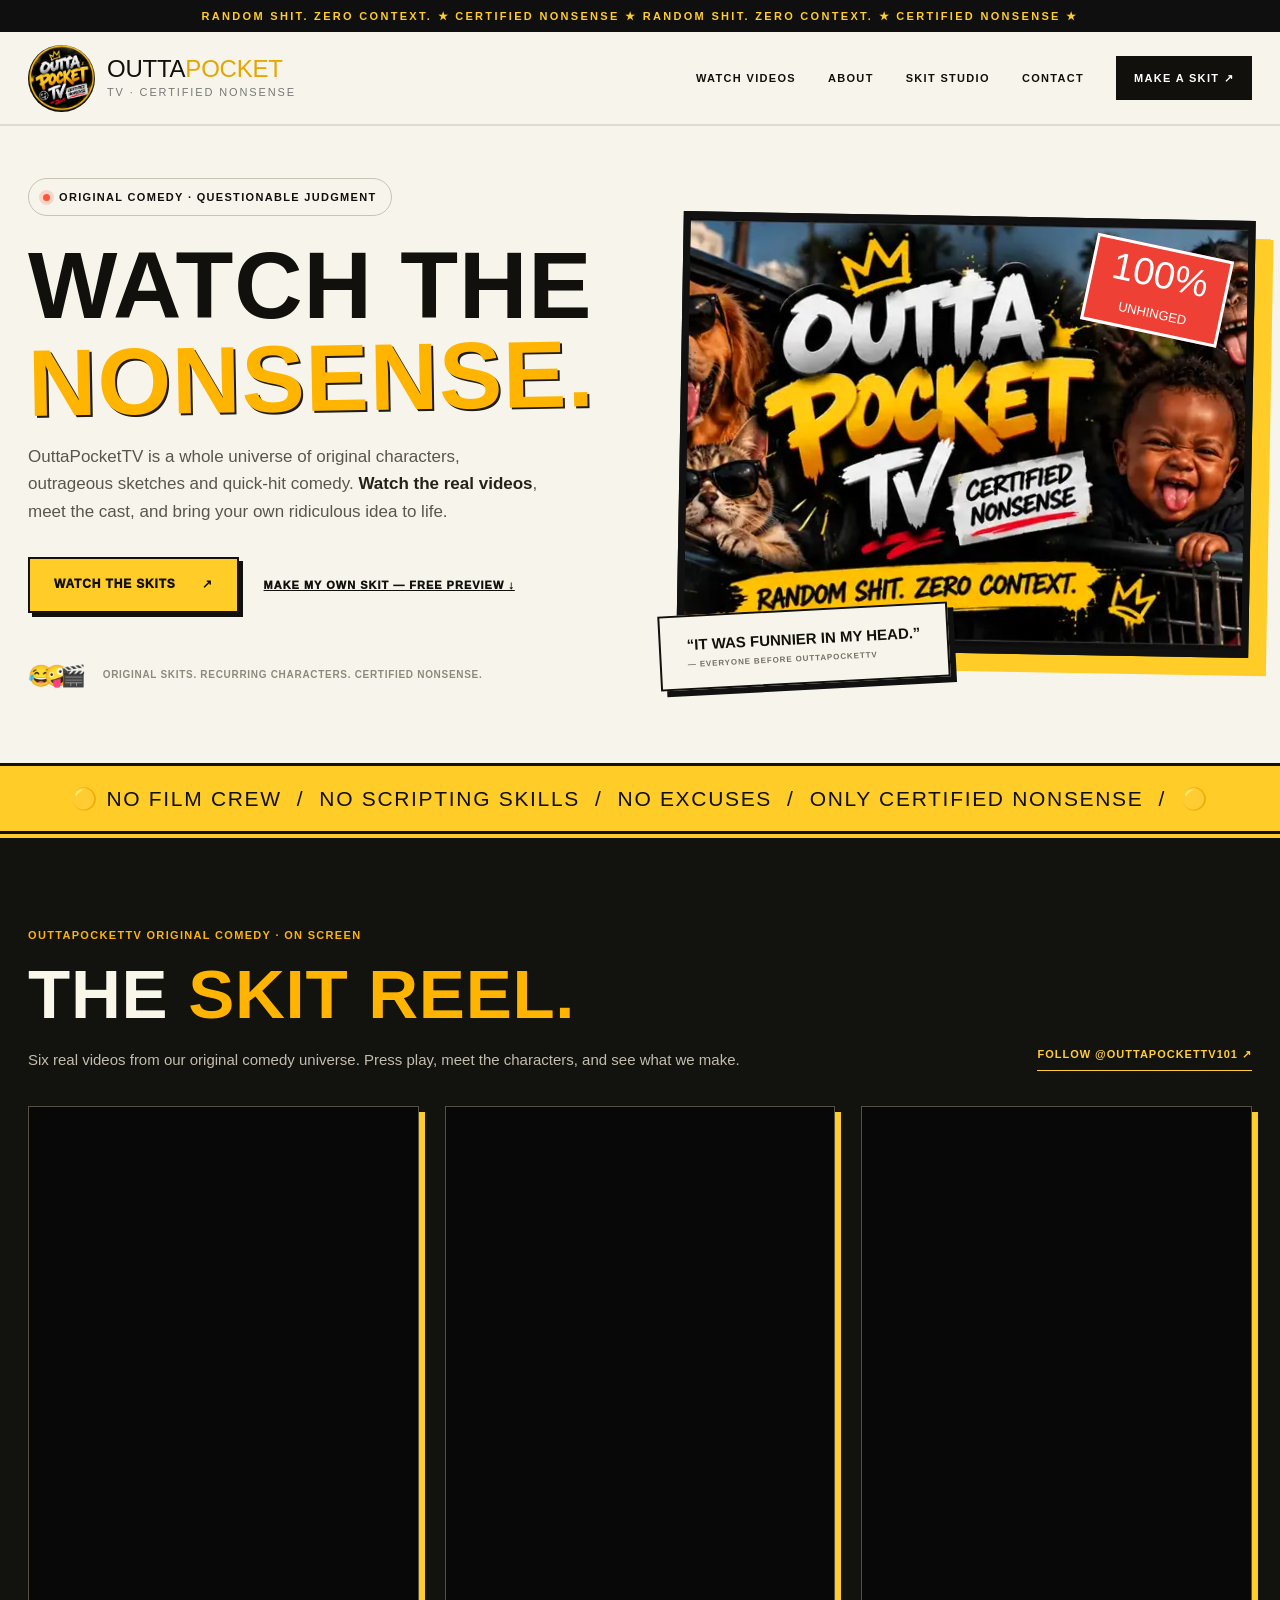
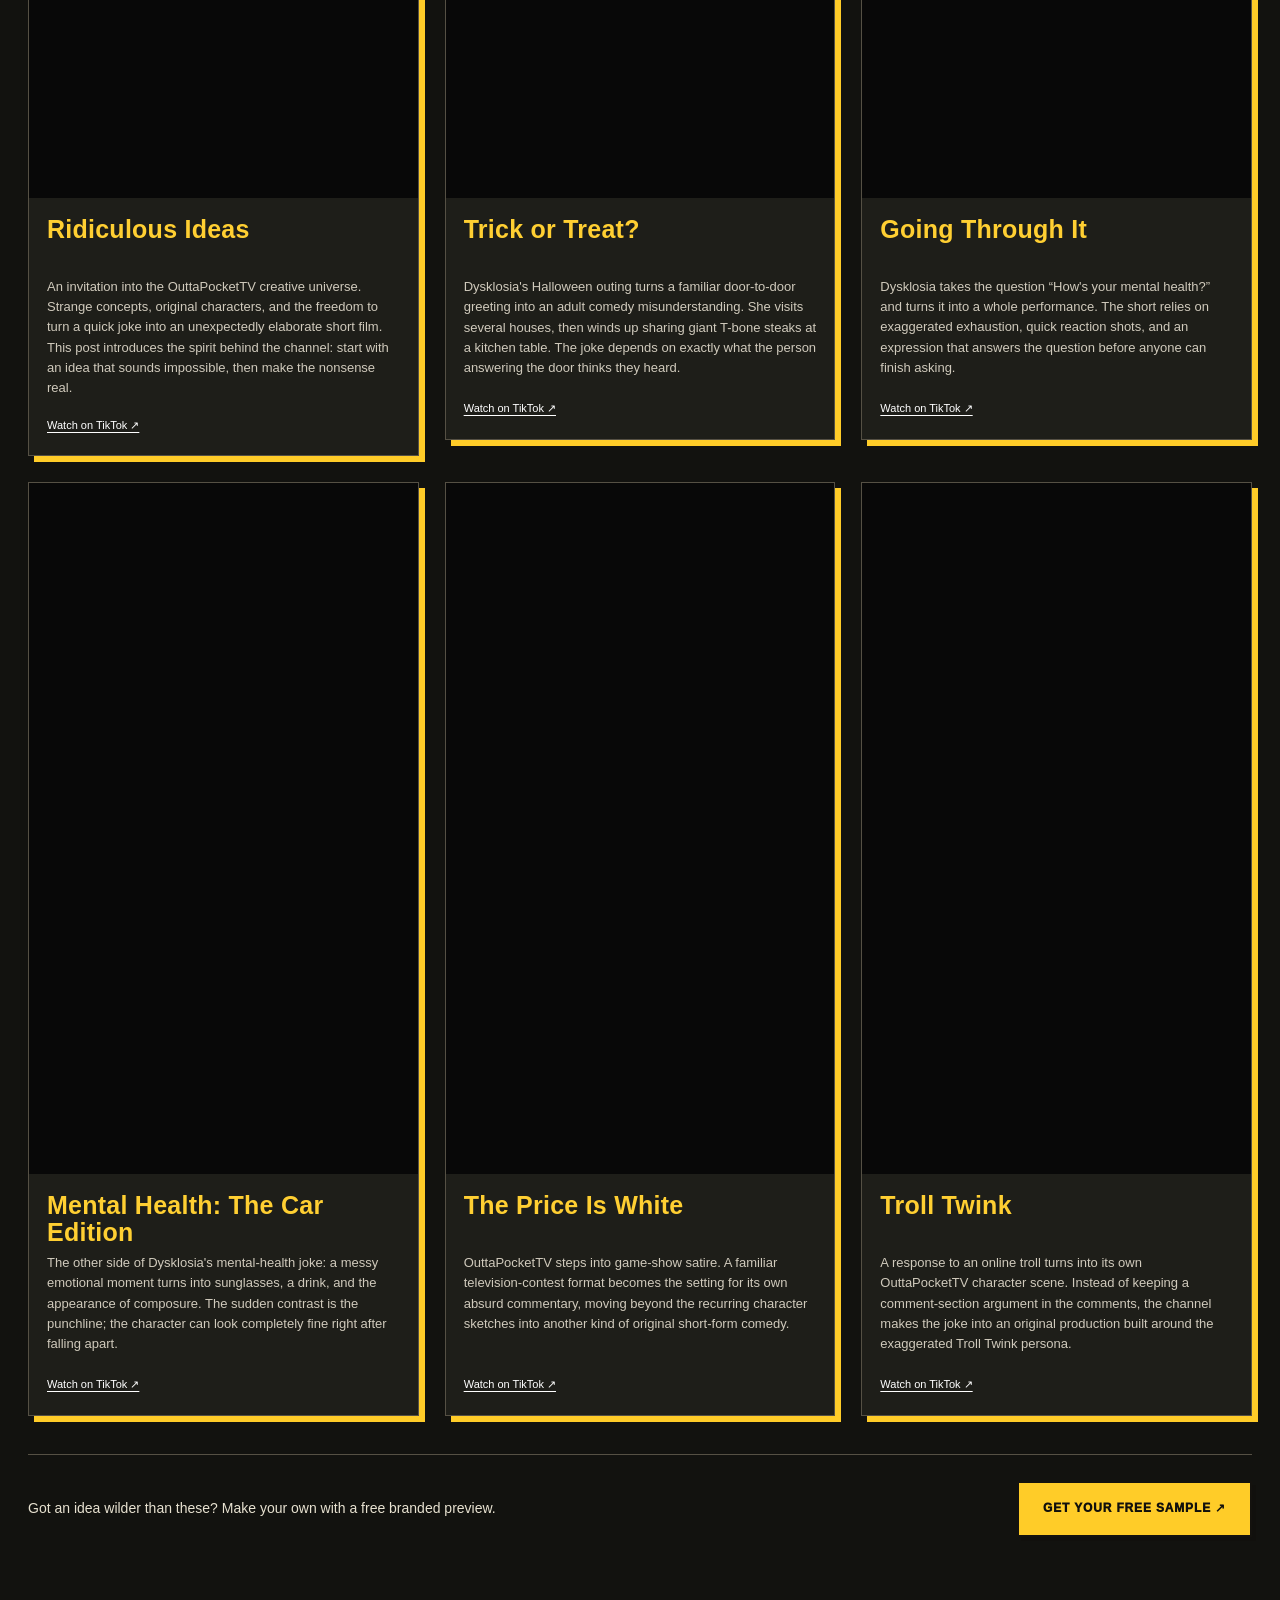
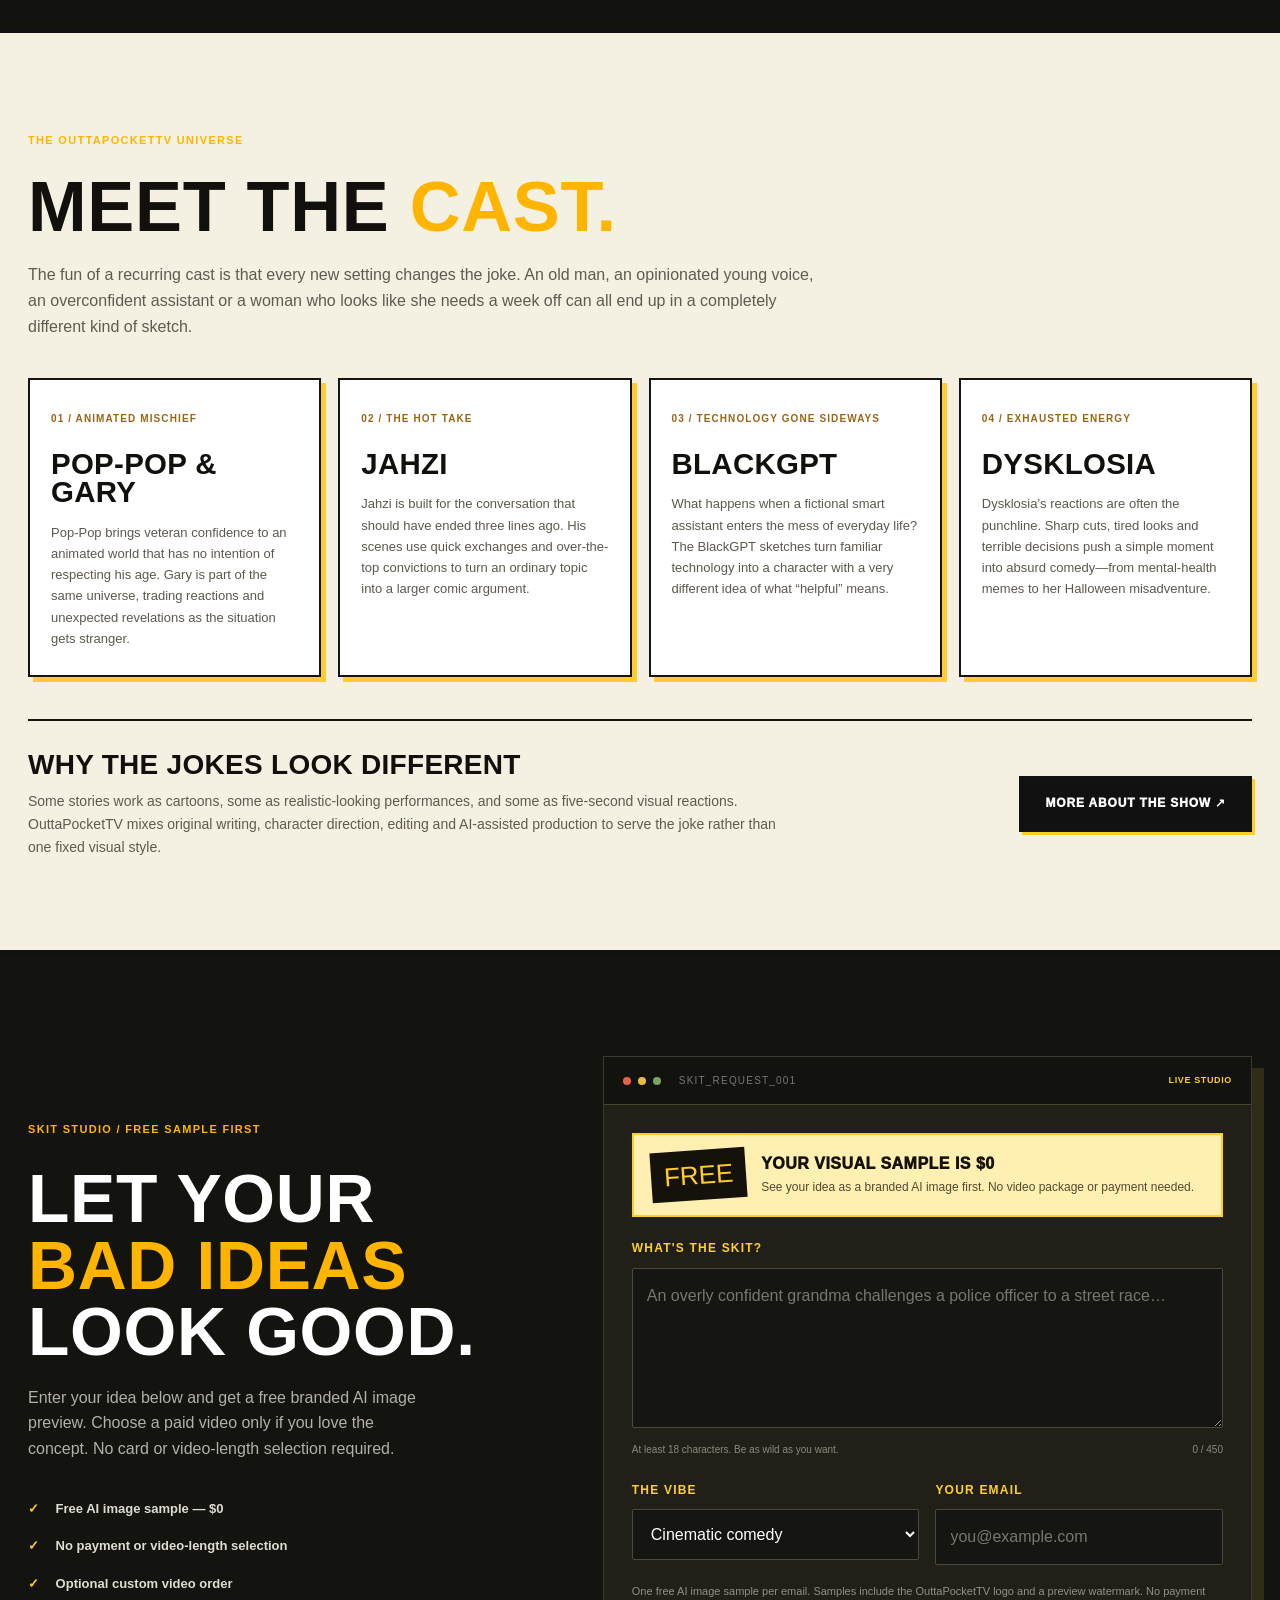
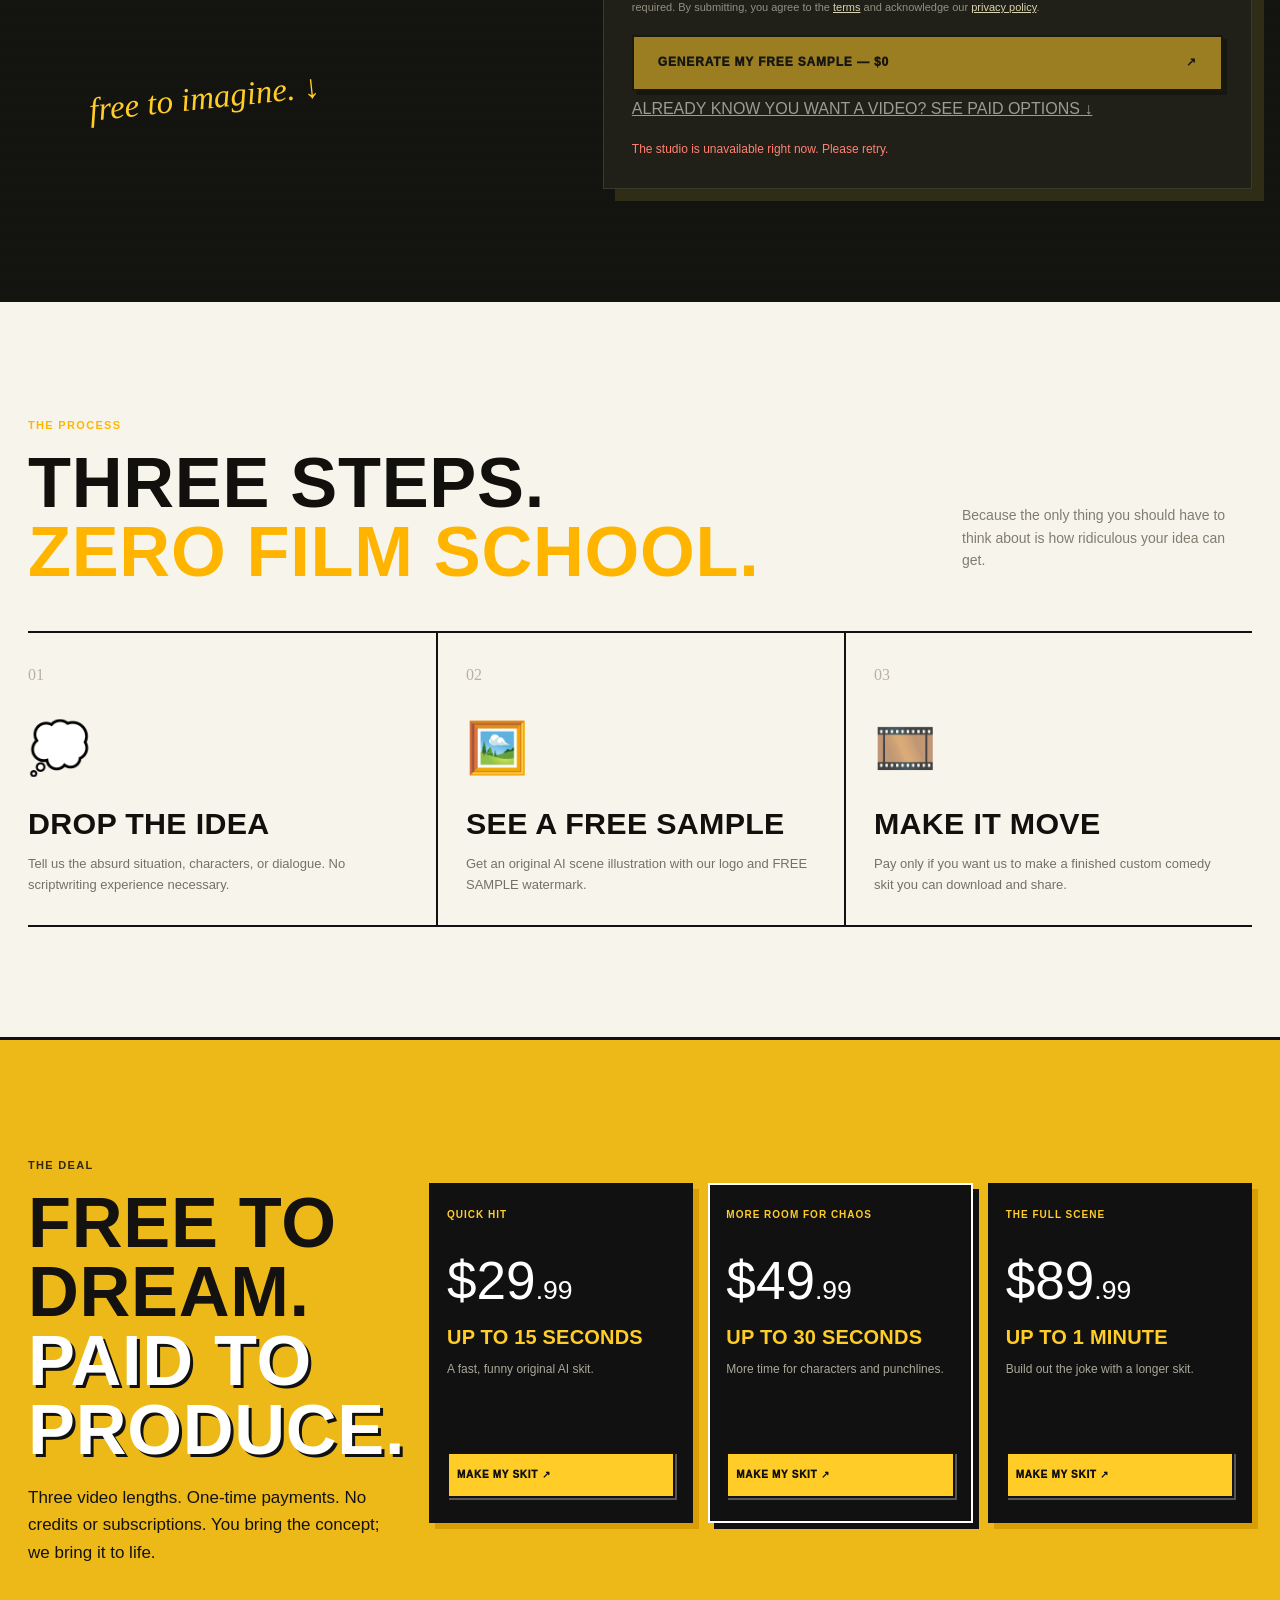
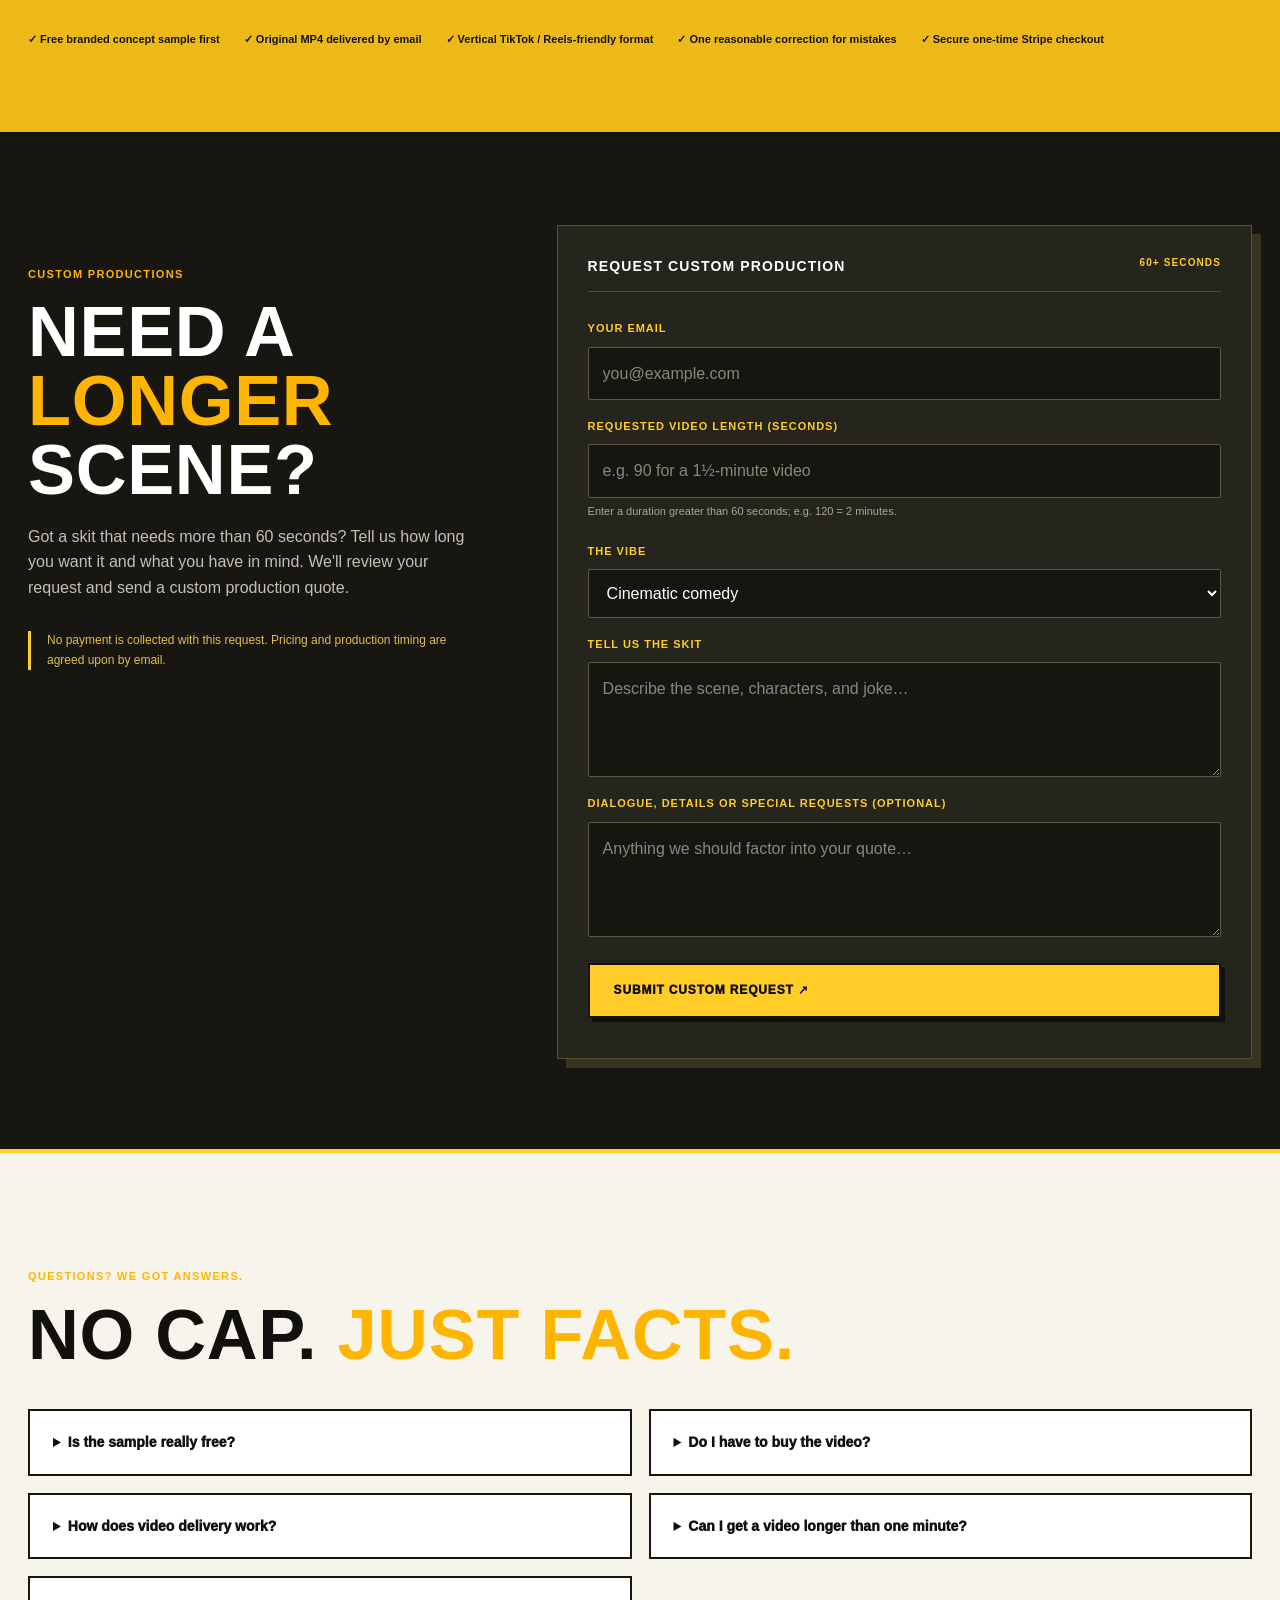
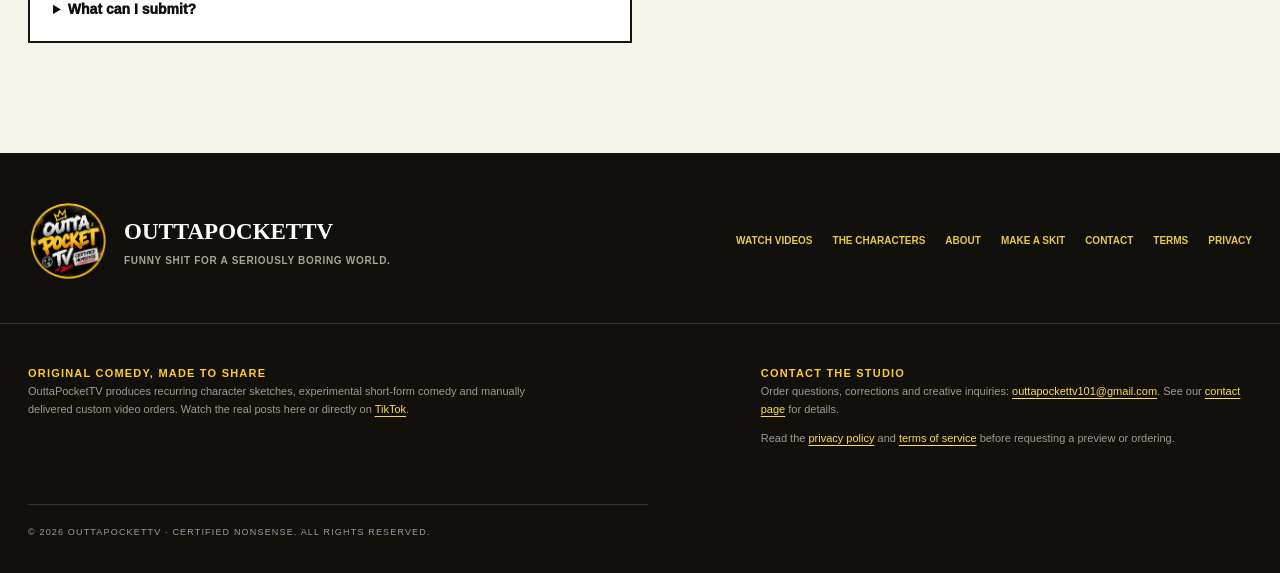
==== commit f52ece7d: "Correct OuttaPocketTV studio contact email on static/index.html" ====
--- a/static/index.html
+++ b/static/index.html
@@ -51,5 +51,5 @@
 <section id="pricing" class="price-section"><div class="wrap pricing-inner"><div class="pricing-heading"><span class="eyebrow">THE DEAL</span><h2>FREE TO DREAM.<br><em>PAID TO PRODUCE.</em></h2><p>Three video lengths. One-time payments. No credits or subscriptions. You bring the concept; we bring it to life.</p></div><div class="tier-prices"><article class="tier-card"><div class="tier-label">QUICK HIT</div><div class="tier-cost">$29<span>.99</span></div><h3>UP TO 15 SECONDS</h3><p>A fast, funny original AI skit.</p><a href="#studio" data-duration="15" class="button primary full">MAKE MY SKIT ↗</a></article><article class="tier-card featured"><div class="tier-label">MORE ROOM FOR CHAOS</div><div class="tier-cost">$49<span>.99</span></div><h3>UP TO 30 SECONDS</h3><p>More time for characters and punchlines.</p><a href="#studio" data-duration="30" class="button primary full">MAKE MY SKIT ↗</a></article><article class="tier-card"><div class="tier-label">THE FULL SCENE</div><div class="tier-cost">$89<span>.99</span></div><h3>UP TO 1 MINUTE</h3><p>Build out the joke with a longer skit.</p><a href="#studio" data-duration="60" class="button primary full">MAKE MY SKIT ↗</a></article></div><div class="pricing-perks"><span>✓ Free branded concept sample first</span><span>✓ Original MP4 delivered by email</span><span>✓ Vertical TikTok / Reels-friendly format</span><span>✓ One reasonable correction for mistakes</span><span>✓ Secure one-time Stripe checkout</span></div></div></section>
 <section id="custom" class="custom-section"><div class="wrap custom-grid"><div class="custom-copy"><span class="eyebrow">CUSTOM PRODUCTIONS</span><h2>NEED A <em>LONGER</em><br>SCENE?</h2><p>Got a skit that needs more than 60 seconds? Tell us how long you want it and what you have in mind. We'll review your request and send a custom production quote.</p><p class="custom-note">No payment is collected with this request. Pricing and production timing are agreed upon by email.</p></div><form id="custom-request-form" class="custom-form"><div class="custom-form-title">REQUEST CUSTOM PRODUCTION <span>60+ SECONDS</span></div><label for="custom-email">YOUR EMAIL</label><input id="custom-email" name="email" type="email" required maxlength="254" autocomplete="email" placeholder="you@example.com"><label for="custom-duration">REQUESTED VIDEO LENGTH (SECONDS)</label><input id="custom-duration" name="duration_seconds" type="number" min="61" max="21600" step="1" required placeholder="e.g. 90 for a 1½-minute video"><p class="input-hint">Enter a duration greater than 60 seconds; e.g. 120 = 2 minutes.</p><label for="custom-style">THE VIBE</label><select id="custom-style" name="style"><option>Cinematic comedy</option><option>Photoreal absurdity</option><option>Animated chaos</option><option>90s sitcom</option><option>Mockumentary</option></select><label for="custom-idea">TELL US THE SKIT</label><textarea id="custom-idea" name="idea" minlength="18" maxlength="450" required placeholder="Describe the scene, characters, and joke…"></textarea><label for="custom-instructions">DIALOGUE, DETAILS OR SPECIAL REQUESTS (OPTIONAL)</label><textarea id="custom-instructions" name="instructions" maxlength="450" placeholder="Anything we should factor into your quote…"></textarea><button id="custom-request-button" class="button primary full" type="submit">SUBMIT CUSTOM REQUEST ↗</button><p id="custom-alert" class="custom-alert" role="status" aria-live="polite"></p></form></div></section>
 <section class="faq-section wrap"><span class="eyebrow">QUESTIONS? WE GOT ANSWERS.</span><h2>NO CAP. <em>JUST FACTS.</em></h2><div class="faq-grid"><details><summary>Is the sample really free?</summary><p>Yes. One AI-generated scene preview per email address, with our branding and watermark. We limit rapid requests from one connection to keep the free offer available. No payment details required.</p></details><details><summary>Do I have to buy the video?</summary><p>No. If you like the concept, you can order a custom skit. If not, enjoy your free sample.</p></details><details><summary>How does video delivery work?</summary><p>We produce your skit manually and send the finished MP4 to the email address used at checkout. Your order page confirms payment; it does not host the video.</p></details><details><summary>Can I get a video longer than one minute?</summary><p>Yes. Use the custom production form for any skit over 60 seconds. Tell us your requested duration and idea; we'll reply with a personal quote before any payment.</p></details><details><summary>What can I submit?</summary><p>Original, funny ideas, characters, and situations. Please don't ask us to impersonate real people without permission or use material you don't have rights to.</p></details></div></section>
-</main><footer><div class="wrap footer-top"><div class="brand-footer"><img src="/static/optv-logo.webp" alt="OuttaPocketTV"><div><b>OUTTAPOCKETTV</b><p>FUNNY SHIT FOR A SERIOUSLY BORING WORLD.</p></div></div><div class="footer-links"><a href="/#watch">WATCH VIDEOS</a><a href="/#characters">THE CHARACTERS</a><a href="/about">ABOUT</a><a href="/#studio">MAKE A SKIT</a><a href="/contact">CONTACT</a><a href="/terms">TERMS</a><a href="/privacy">PRIVACY</a></div></div><div class="wrap footer-bottom"><section><b>ORIGINAL COMEDY, MADE TO SHARE</b><p>OuttaPocketTV produces recurring character sketches, experimental short-form comedy and manually delivered custom video orders. Watch the real posts here or directly on <a href="https://www.tiktok.com/@outtapockettv101" target="_blank" rel="noopener noreferrer">TikTok</a>.</p></section><section><b>CONTACT THE STUDIO</b><p>Order questions, corrections and creative inquiries: <a href="mailto:royaltproductions@gmail.com">royaltproductions@gmail.com</a>. See our <a href="/contact">contact page</a> for details.</p><p>Read the <a href="/privacy">privacy policy</a> and <a href="/terms">terms of service</a> before requesting a preview or ordering.</p></section><p class="copyright">© <span id="year"></span> OUTTAPOCKETTV · CERTIFIED NONSENSE. ALL RIGHTS RESERVED.</p></div></footer>
+</main><footer><div class="wrap footer-top"><div class="brand-footer"><img src="/static/optv-logo.webp" alt="OuttaPocketTV"><div><b>OUTTAPOCKETTV</b><p>FUNNY SHIT FOR A SERIOUSLY BORING WORLD.</p></div></div><div class="footer-links"><a href="/#watch">WATCH VIDEOS</a><a href="/#characters">THE CHARACTERS</a><a href="/about">ABOUT</a><a href="/#studio">MAKE A SKIT</a><a href="/contact">CONTACT</a><a href="/terms">TERMS</a><a href="/privacy">PRIVACY</a></div></div><div class="wrap footer-bottom"><section><b>ORIGINAL COMEDY, MADE TO SHARE</b><p>OuttaPocketTV produces recurring character sketches, experimental short-form comedy and manually delivered custom video orders. Watch the real posts here or directly on <a href="https://www.tiktok.com/@outtapockettv101" target="_blank" rel="noopener noreferrer">TikTok</a>.</p></section><section><b>CONTACT THE STUDIO</b><p>Order questions, corrections and creative inquiries: <a href="mailto:outtapockettv101@gmail.com">outtapockettv101@gmail.com</a>. See our <a href="/contact">contact page</a> for details.</p><p>Read the <a href="/privacy">privacy policy</a> and <a href="/terms">terms of service</a> before requesting a preview or ordering.</p></section><p class="copyright">© <span id="year"></span> OUTTAPOCKETTV · CERTIFIED NONSENSE. ALL RIGHTS RESERVED.</p></div></footer>
 <script src="/static/app.js?v=1.3.0" defer></script></body></html>
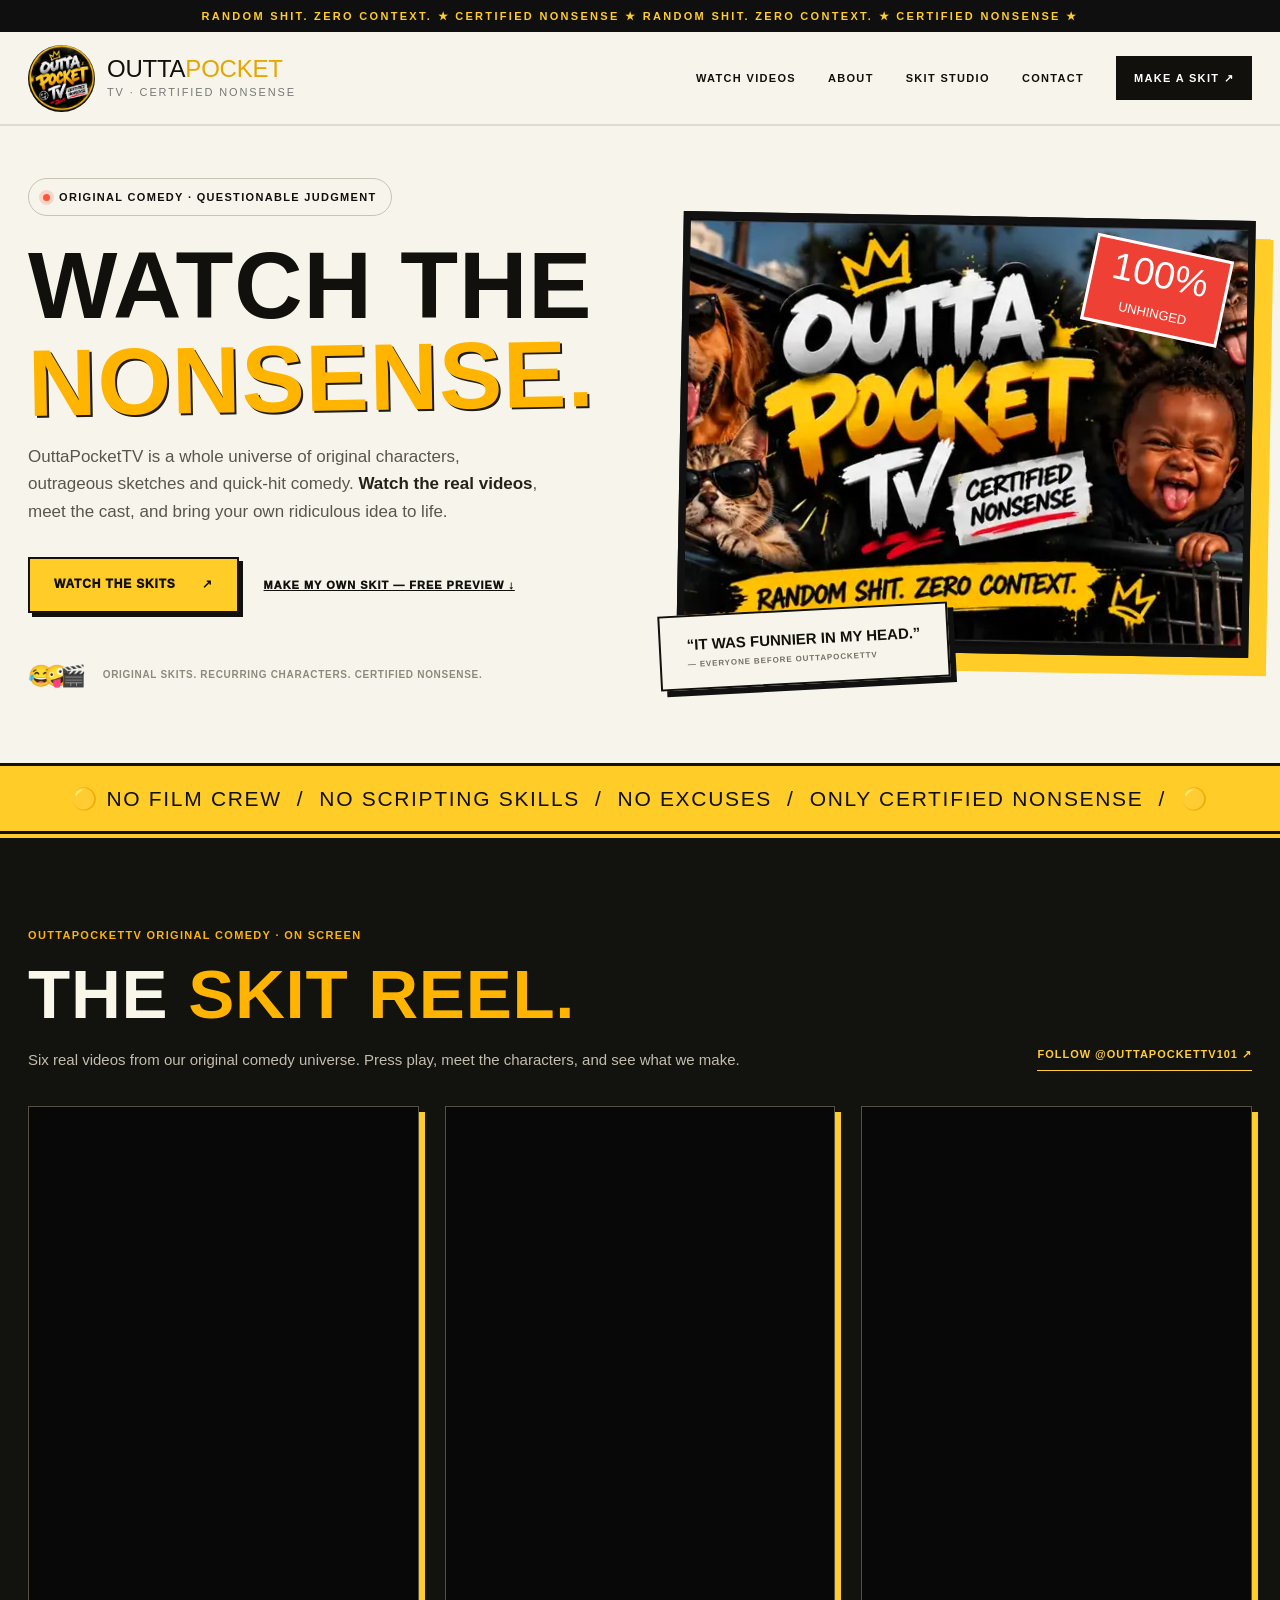
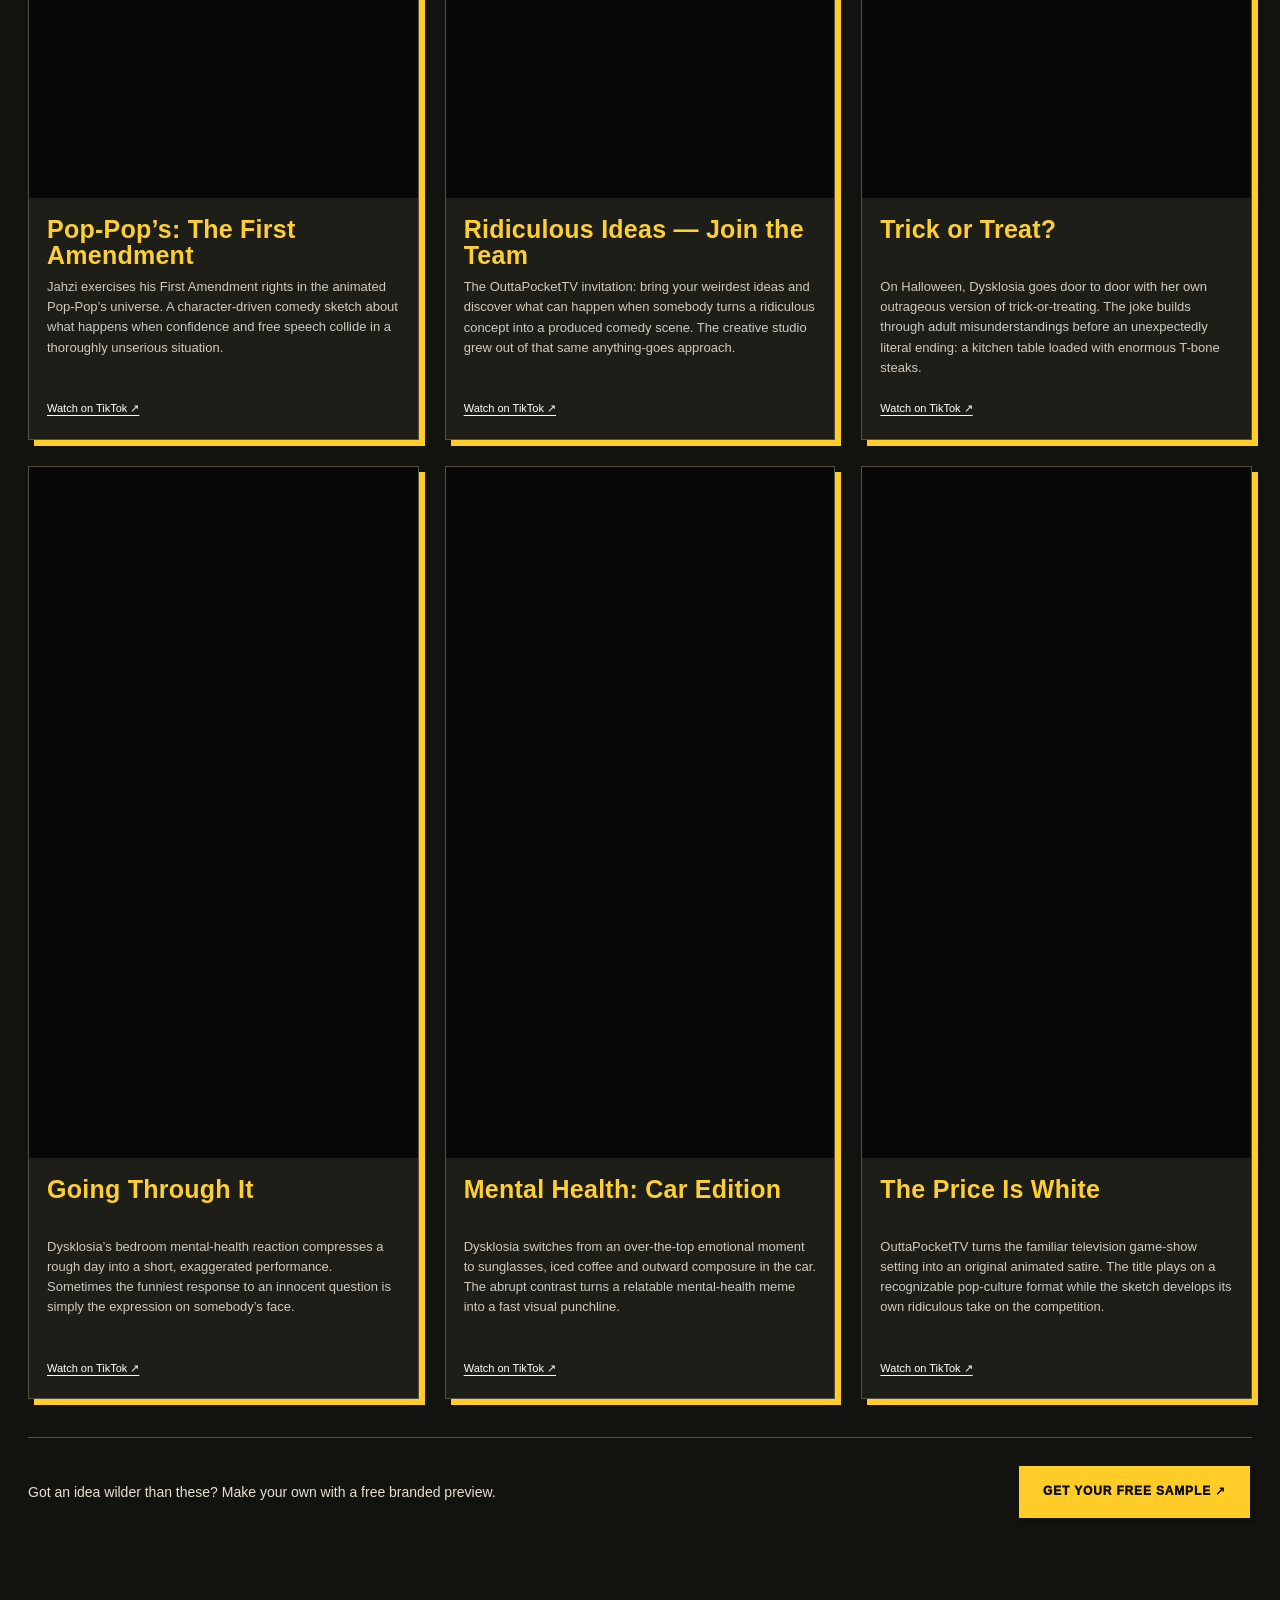
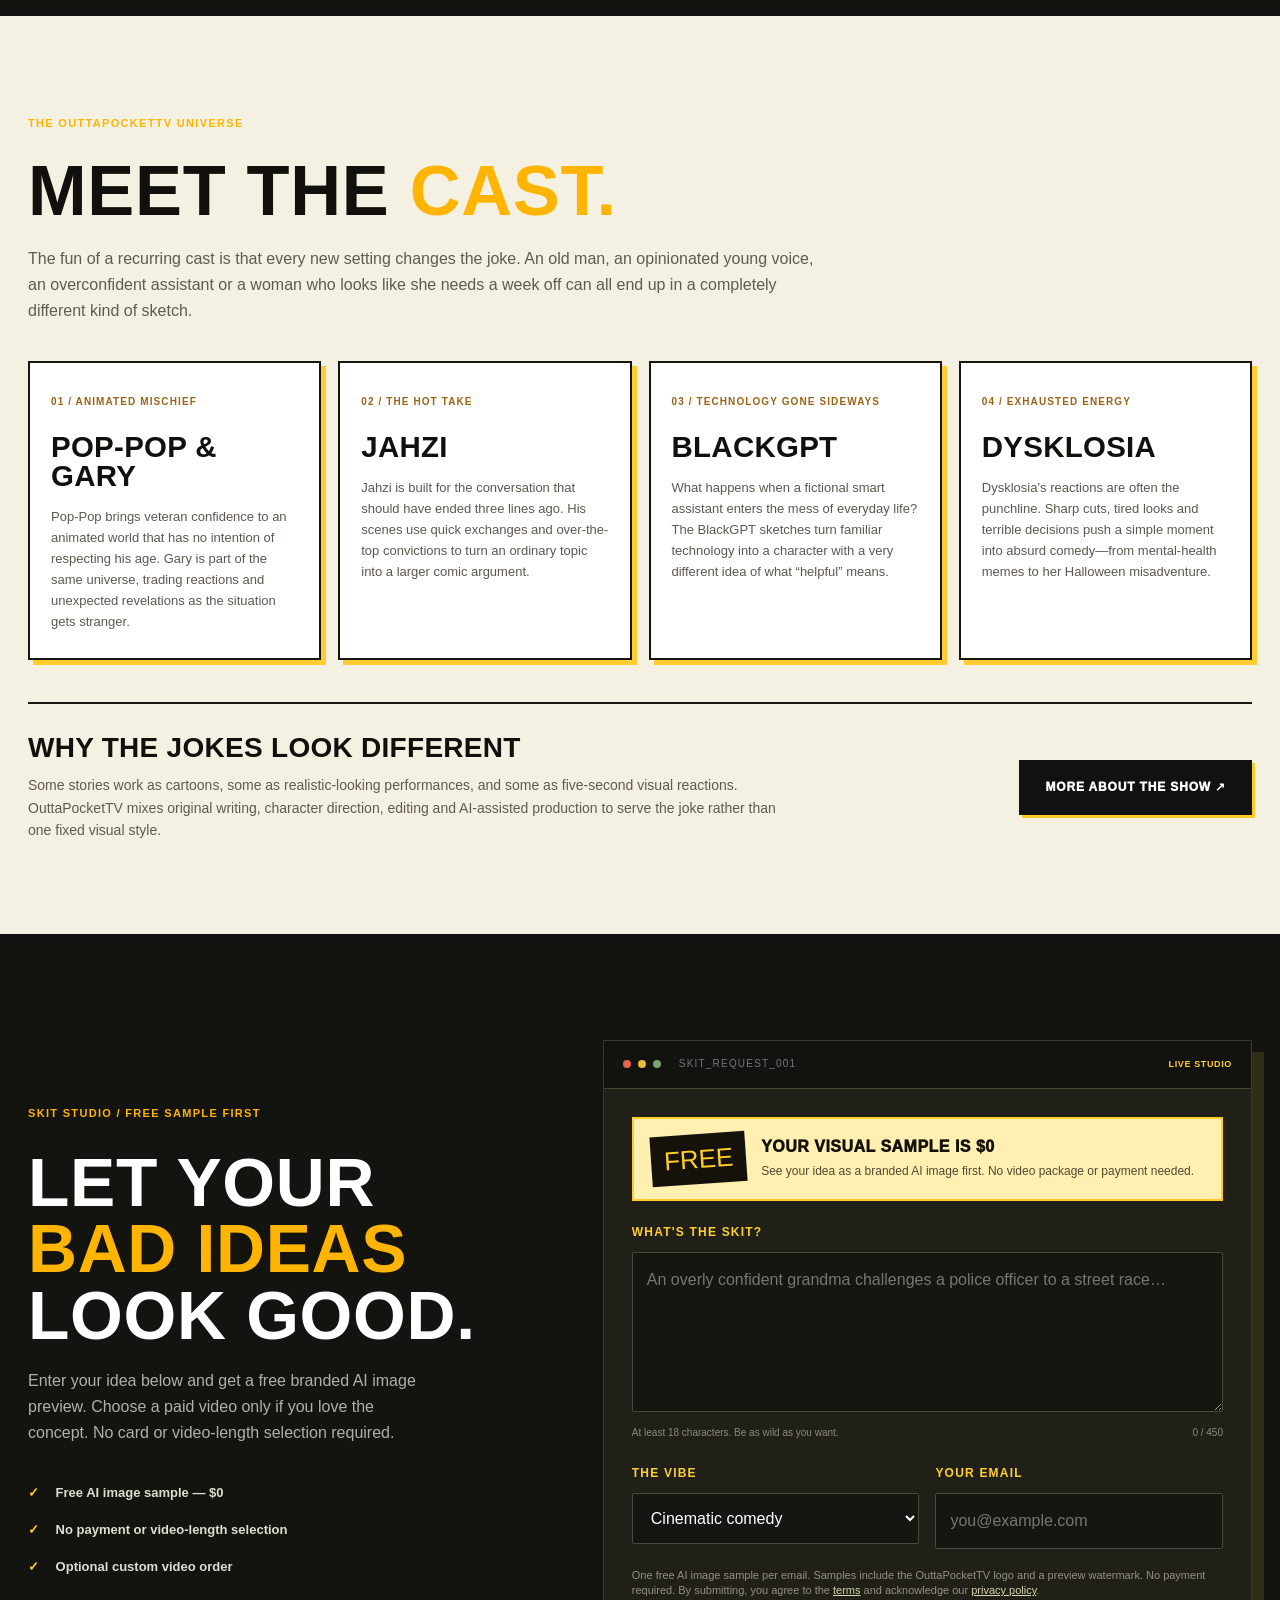
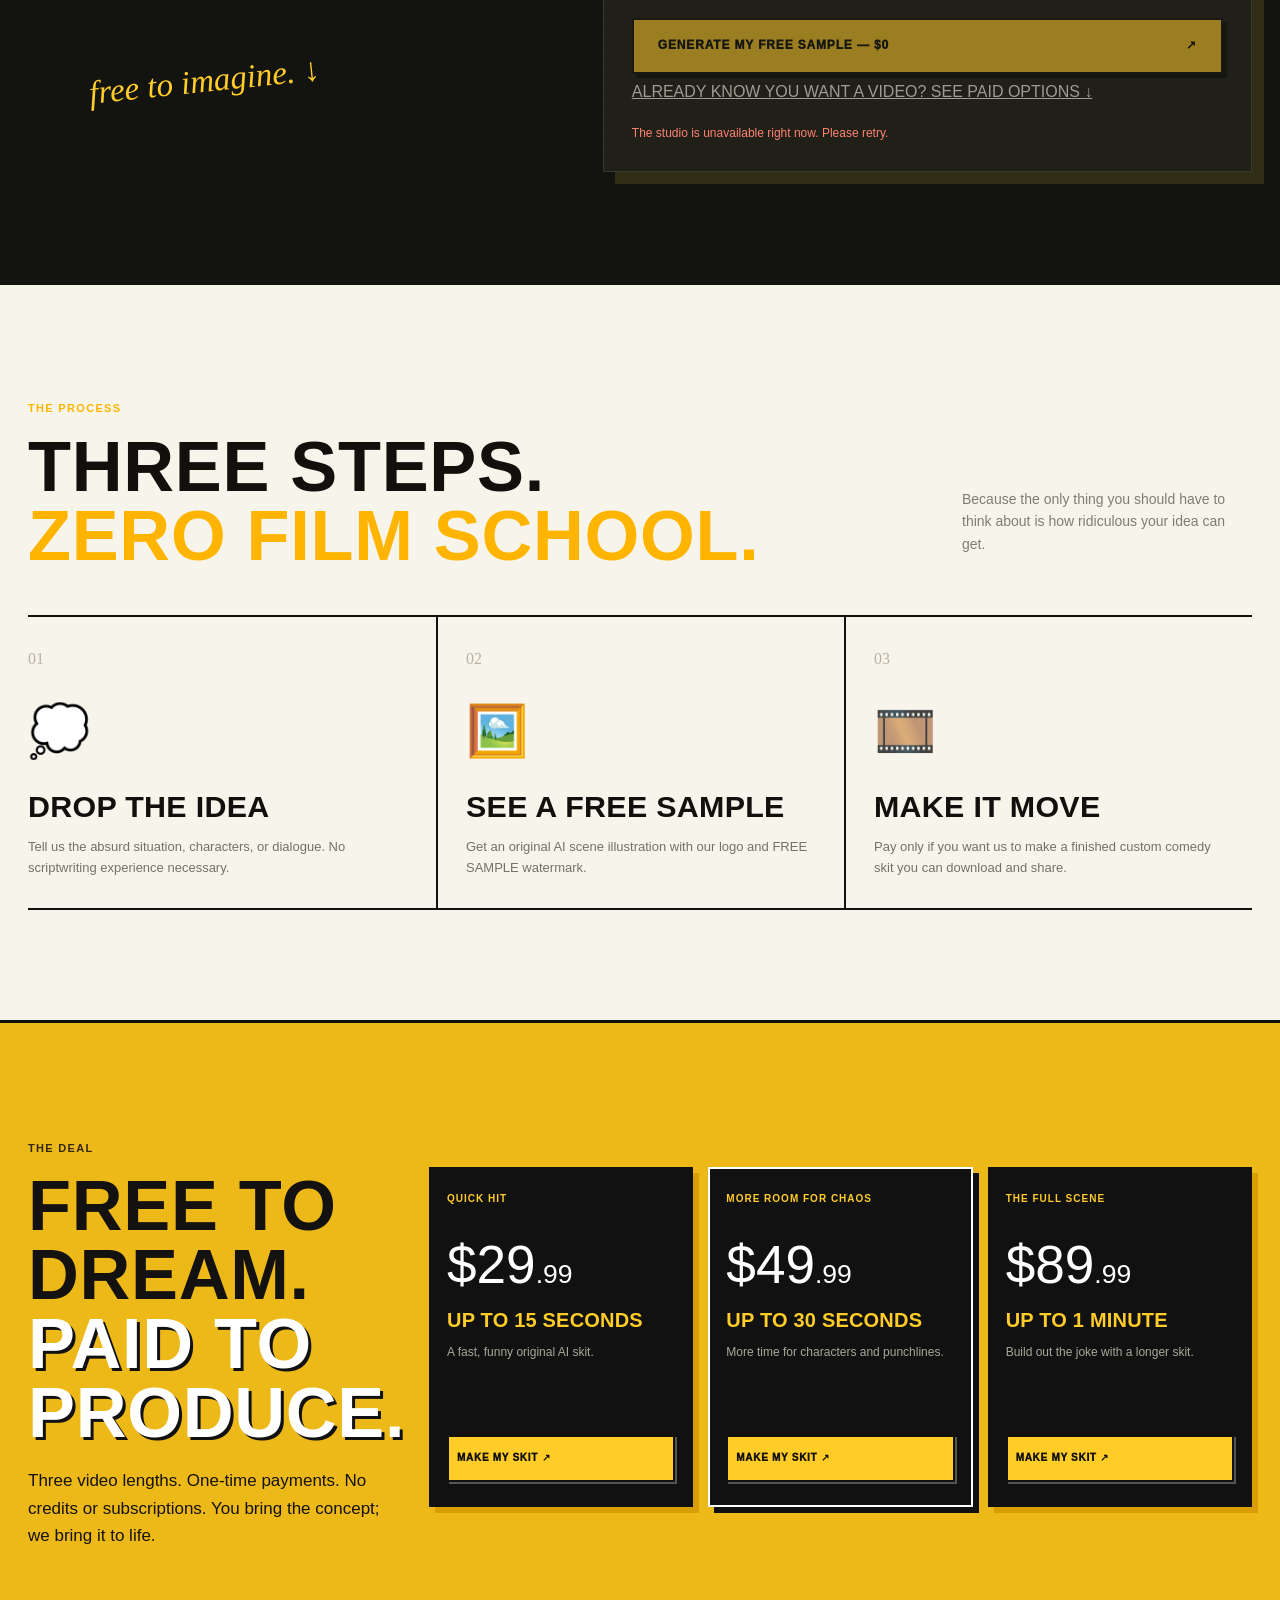
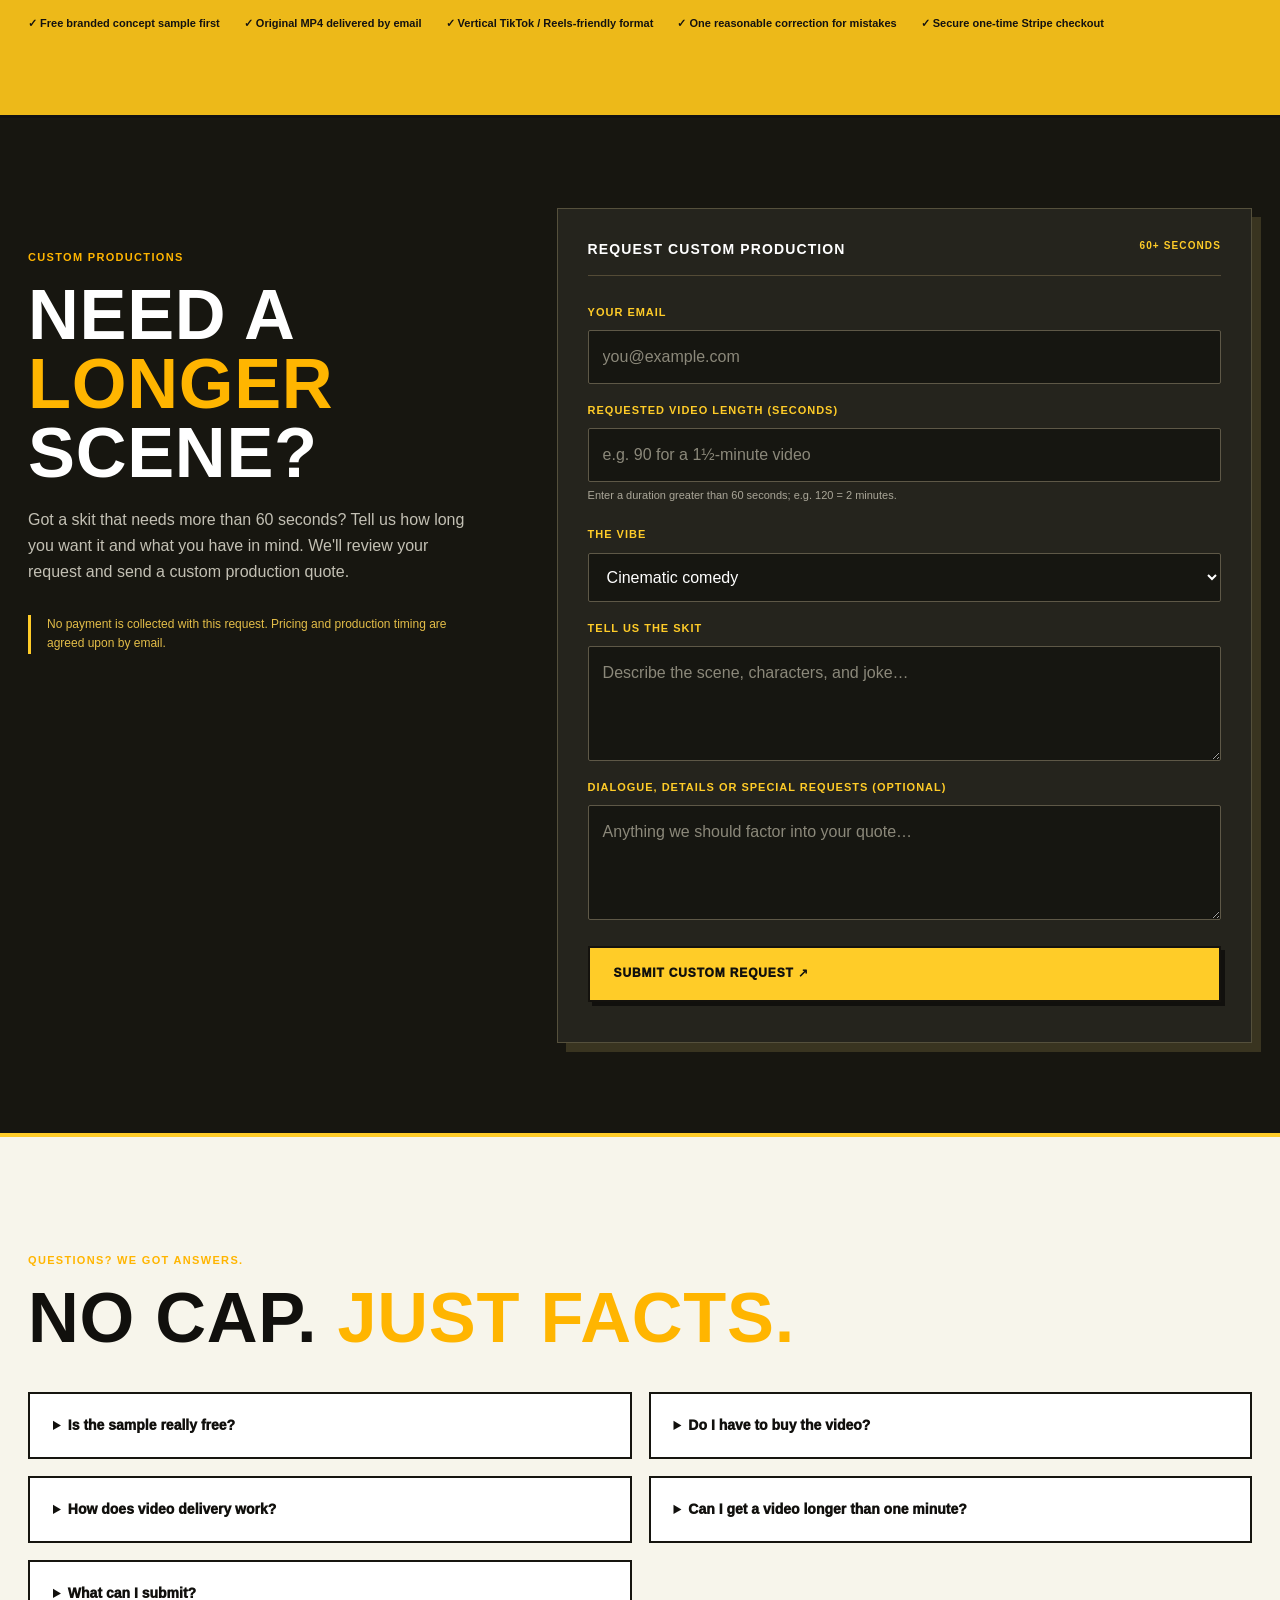
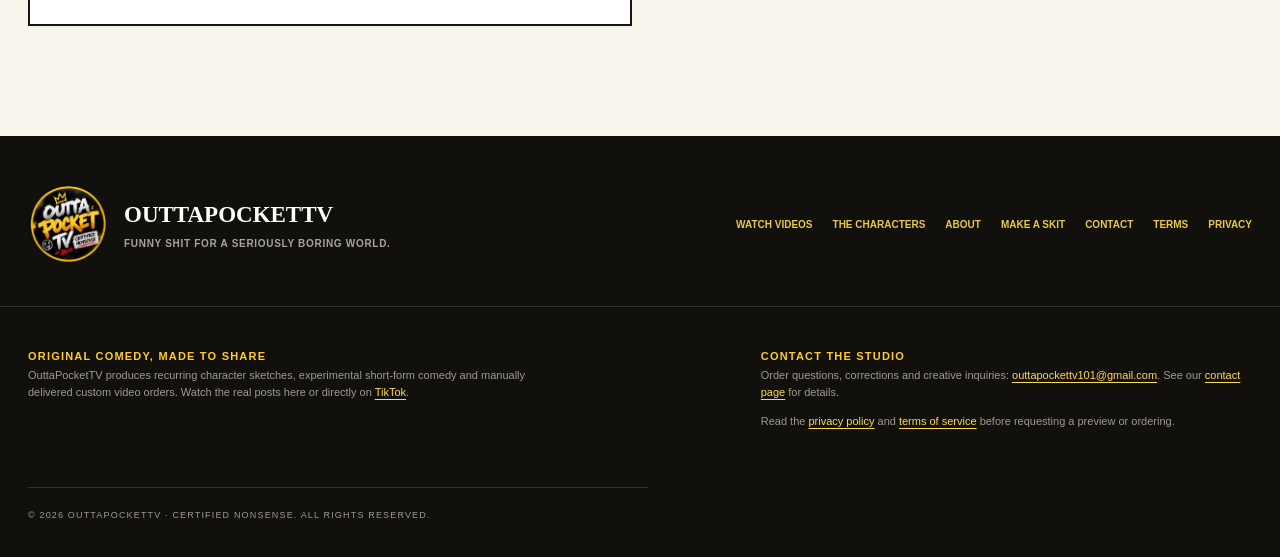
==== commit b05e594e: "Fix six TikTok video titles and descriptions using each video's exact caption and post ID" ====
--- a/static/index.html
+++ b/static/index.html
@@ -11,28 +11,28 @@
     <a class="watch-profile" href="https://www.tiktok.com/@outtapockettv101" target="_blank" rel="noopener noreferrer">FOLLOW @OUTTAPOCKETTV101 ↗</a>
   </div>
   <div class="watch-video-grid"><article class="watch-video">
-  <div class="watch-video-player"><iframe title="Ridiculous Ideas" src="https://www.tiktok.com/player/v1/7697383876368305421?description=0&amp;music_info=0&amp;autoplay=0" loading="eager" referrerpolicy="strict-origin-when-cross-origin" allow="fullscreen; autoplay; encrypted-media; picture-in-picture" allowfullscreen></iframe></div>
-  <div class="watch-video-meta"><h3>Ridiculous Ideas</h3><p>An invitation into the OuttaPocketTV creative universe. Strange concepts, original characters, and the freedom to turn a quick joke into an unexpectedly elaborate short film. This post introduces the spirit behind the channel: start with an idea that sounds impossible, then make the nonsense real.</p><a href="https://www.tiktok.com/@outtapockettv101/video/7697383876368305421" target="_blank" rel="noopener noreferrer">Watch on TikTok ↗</a></div>
+  <div class="watch-video-player"><iframe title="Pop-Pop’s: The First Amendment" src="https://www.tiktok.com/player/v1/7697383876368305421?description=0&amp;music_info=0&amp;autoplay=0" loading="eager" referrerpolicy="strict-origin-when-cross-origin" allow="fullscreen; autoplay; encrypted-media; picture-in-picture" allowfullscreen></iframe></div>
+  <div class="watch-video-meta"><h3>Pop-Pop’s: The First Amendment</h3><p>Jahzi exercises his First Amendment rights in the animated Pop-Pop’s universe. A character-driven comedy sketch about what happens when confidence and free speech collide in a thoroughly unserious situation.</p><a href="https://www.tiktok.com/@outtapockettv101/video/7697383876368305421" target="_blank" rel="noopener noreferrer">Watch on TikTok ↗</a></div>
 </article>
 <article class="watch-video">
-  <div class="watch-video-player"><iframe title="Trick or Treat?" src="https://www.tiktok.com/player/v1/7700480890257820941?description=0&amp;music_info=0&amp;autoplay=0" loading="eager" referrerpolicy="strict-origin-when-cross-origin" allow="fullscreen; autoplay; encrypted-media; picture-in-picture" allowfullscreen></iframe></div>
-  <div class="watch-video-meta"><h3>Trick or Treat?</h3><p>Dysklosia's Halloween outing turns a familiar door-to-door greeting into an adult comedy misunderstanding. She visits several houses, then winds up sharing giant T-bone steaks at a kitchen table. The joke depends on exactly what the person answering the door thinks they heard.</p><a href="https://www.tiktok.com/@outtapockettv101/video/7700480890257820941" target="_blank" rel="noopener noreferrer">Watch on TikTok ↗</a></div>
+  <div class="watch-video-player"><iframe title="Ridiculous Ideas — Join the Team" src="https://www.tiktok.com/player/v1/7700480890257820941?description=0&amp;music_info=0&amp;autoplay=0" loading="eager" referrerpolicy="strict-origin-when-cross-origin" allow="fullscreen; autoplay; encrypted-media; picture-in-picture" allowfullscreen></iframe></div>
+  <div class="watch-video-meta"><h3>Ridiculous Ideas — Join the Team</h3><p>The OuttaPocketTV invitation: bring your weirdest ideas and discover what can happen when somebody turns a ridiculous concept into a produced comedy scene. The creative studio grew out of that same anything-goes approach.</p><a href="https://www.tiktok.com/@outtapockettv101/video/7700480890257820941" target="_blank" rel="noopener noreferrer">Watch on TikTok ↗</a></div>
 </article>
 <article class="watch-video">
-  <div class="watch-video-player"><iframe title="Going Through It" src="https://www.tiktok.com/player/v1/7702540656266284302?description=0&amp;music_info=0&amp;autoplay=0" loading="eager" referrerpolicy="strict-origin-when-cross-origin" allow="fullscreen; autoplay; encrypted-media; picture-in-picture" allowfullscreen></iframe></div>
-  <div class="watch-video-meta"><h3>Going Through It</h3><p>Dysklosia takes the question “How's your mental health?” and turns it into a whole performance. The short relies on exaggerated exhaustion, quick reaction shots, and an expression that answers the question before anyone can finish asking.</p><a href="https://www.tiktok.com/@outtapockettv101/video/7702540656266284302" target="_blank" rel="noopener noreferrer">Watch on TikTok ↗</a></div>
+  <div class="watch-video-player"><iframe title="Trick or Treat?" src="https://www.tiktok.com/player/v1/7702540656266284302?description=0&amp;music_info=0&amp;autoplay=0" loading="eager" referrerpolicy="strict-origin-when-cross-origin" allow="fullscreen; autoplay; encrypted-media; picture-in-picture" allowfullscreen></iframe></div>
+  <div class="watch-video-meta"><h3>Trick or Treat?</h3><p>On Halloween, Dysklosia goes door to door with her own outrageous version of trick-or-treating. The joke builds through adult misunderstandings before an unexpectedly literal ending: a kitchen table loaded with enormous T-bone steaks.</p><a href="https://www.tiktok.com/@outtapockettv101/video/7702540656266284302" target="_blank" rel="noopener noreferrer">Watch on TikTok ↗</a></div>
 </article>
 <article class="watch-video">
-  <div class="watch-video-player"><iframe title="Mental Health: The Car Edition" src="https://www.tiktok.com/player/v1/7702210754451164430?description=0&amp;music_info=0&amp;autoplay=0" loading="lazy" referrerpolicy="strict-origin-when-cross-origin" allow="fullscreen; autoplay; encrypted-media; picture-in-picture" allowfullscreen></iframe></div>
-  <div class="watch-video-meta"><h3>Mental Health: The Car Edition</h3><p>The other side of Dysklosia's mental-health joke: a messy emotional moment turns into sunglasses, a drink, and the appearance of composure. The sudden contrast is the punchline; the character can look completely fine right after falling apart.</p><a href="https://www.tiktok.com/@outtapockettv101/video/7702210754451164430" target="_blank" rel="noopener noreferrer">Watch on TikTok ↗</a></div>
+  <div class="watch-video-player"><iframe title="Going Through It" src="https://www.tiktok.com/player/v1/7702210754451164430?description=0&amp;music_info=0&amp;autoplay=0" loading="lazy" referrerpolicy="strict-origin-when-cross-origin" allow="fullscreen; autoplay; encrypted-media; picture-in-picture" allowfullscreen></iframe></div>
+  <div class="watch-video-meta"><h3>Going Through It</h3><p>Dysklosia’s bedroom mental-health reaction compresses a rough day into a short, exaggerated performance. Sometimes the funniest response to an innocent question is simply the expression on somebody’s face.</p><a href="https://www.tiktok.com/@outtapockettv101/video/7702210754451164430" target="_blank" rel="noopener noreferrer">Watch on TikTok ↗</a></div>
 </article>
 <article class="watch-video">
-  <div class="watch-video-player"><iframe title="The Price Is White" src="https://www.tiktok.com/player/v1/7702201665935445261?description=0&amp;music_info=0&amp;autoplay=0" loading="lazy" referrerpolicy="strict-origin-when-cross-origin" allow="fullscreen; autoplay; encrypted-media; picture-in-picture" allowfullscreen></iframe></div>
-  <div class="watch-video-meta"><h3>The Price Is White</h3><p>OuttaPocketTV steps into game-show satire. A familiar television-contest format becomes the setting for its own absurd commentary, moving beyond the recurring character sketches into another kind of original short-form comedy.</p><a href="https://www.tiktok.com/@outtapockettv101/video/7702201665935445261" target="_blank" rel="noopener noreferrer">Watch on TikTok ↗</a></div>
+  <div class="watch-video-player"><iframe title="Mental Health: Car Edition" src="https://www.tiktok.com/player/v1/7702201665935445261?description=0&amp;music_info=0&amp;autoplay=0" loading="lazy" referrerpolicy="strict-origin-when-cross-origin" allow="fullscreen; autoplay; encrypted-media; picture-in-picture" allowfullscreen></iframe></div>
+  <div class="watch-video-meta"><h3>Mental Health: Car Edition</h3><p>Dysklosia switches from an over-the-top emotional moment to sunglasses, iced coffee and outward composure in the car. The abrupt contrast turns a relatable mental-health meme into a fast visual punchline.</p><a href="https://www.tiktok.com/@outtapockettv101/video/7702201665935445261" target="_blank" rel="noopener noreferrer">Watch on TikTok ↗</a></div>
 </article>
 <article class="watch-video">
-  <div class="watch-video-player"><iframe title="Troll Twink" src="https://www.tiktok.com/player/v1/7700784848306261262?description=0&amp;music_info=0&amp;autoplay=0" loading="lazy" referrerpolicy="strict-origin-when-cross-origin" allow="fullscreen; autoplay; encrypted-media; picture-in-picture" allowfullscreen></iframe></div>
-  <div class="watch-video-meta"><h3>Troll Twink</h3><p>A response to an online troll turns into its own OuttaPocketTV character scene. Instead of keeping a comment-section argument in the comments, the channel makes the joke into an original production built around the exaggerated Troll Twink persona.</p><a href="https://www.tiktok.com/@outtapockettv101/video/7700784848306261262" target="_blank" rel="noopener noreferrer">Watch on TikTok ↗</a></div>
+  <div class="watch-video-player"><iframe title="The Price Is White" src="https://www.tiktok.com/player/v1/7700784848306261262?description=0&amp;music_info=0&amp;autoplay=0" loading="lazy" referrerpolicy="strict-origin-when-cross-origin" allow="fullscreen; autoplay; encrypted-media; picture-in-picture" allowfullscreen></iframe></div>
+  <div class="watch-video-meta"><h3>The Price Is White</h3><p>OuttaPocketTV turns the familiar television game-show setting into an original animated satire. The title plays on a recognizable pop-culture format while the sketch develops its own ridiculous take on the competition.</p><a href="https://www.tiktok.com/@outtapockettv101/video/7700784848306261262" target="_blank" rel="noopener noreferrer">Watch on TikTok ↗</a></div>
 </article></div>
   <div class="watch-bottom"><p>Got an idea wilder than these? Make your own with a free branded preview.</p><a href="#studio" class="button primary">GET YOUR FREE SAMPLE ↗</a></div>
 </div>
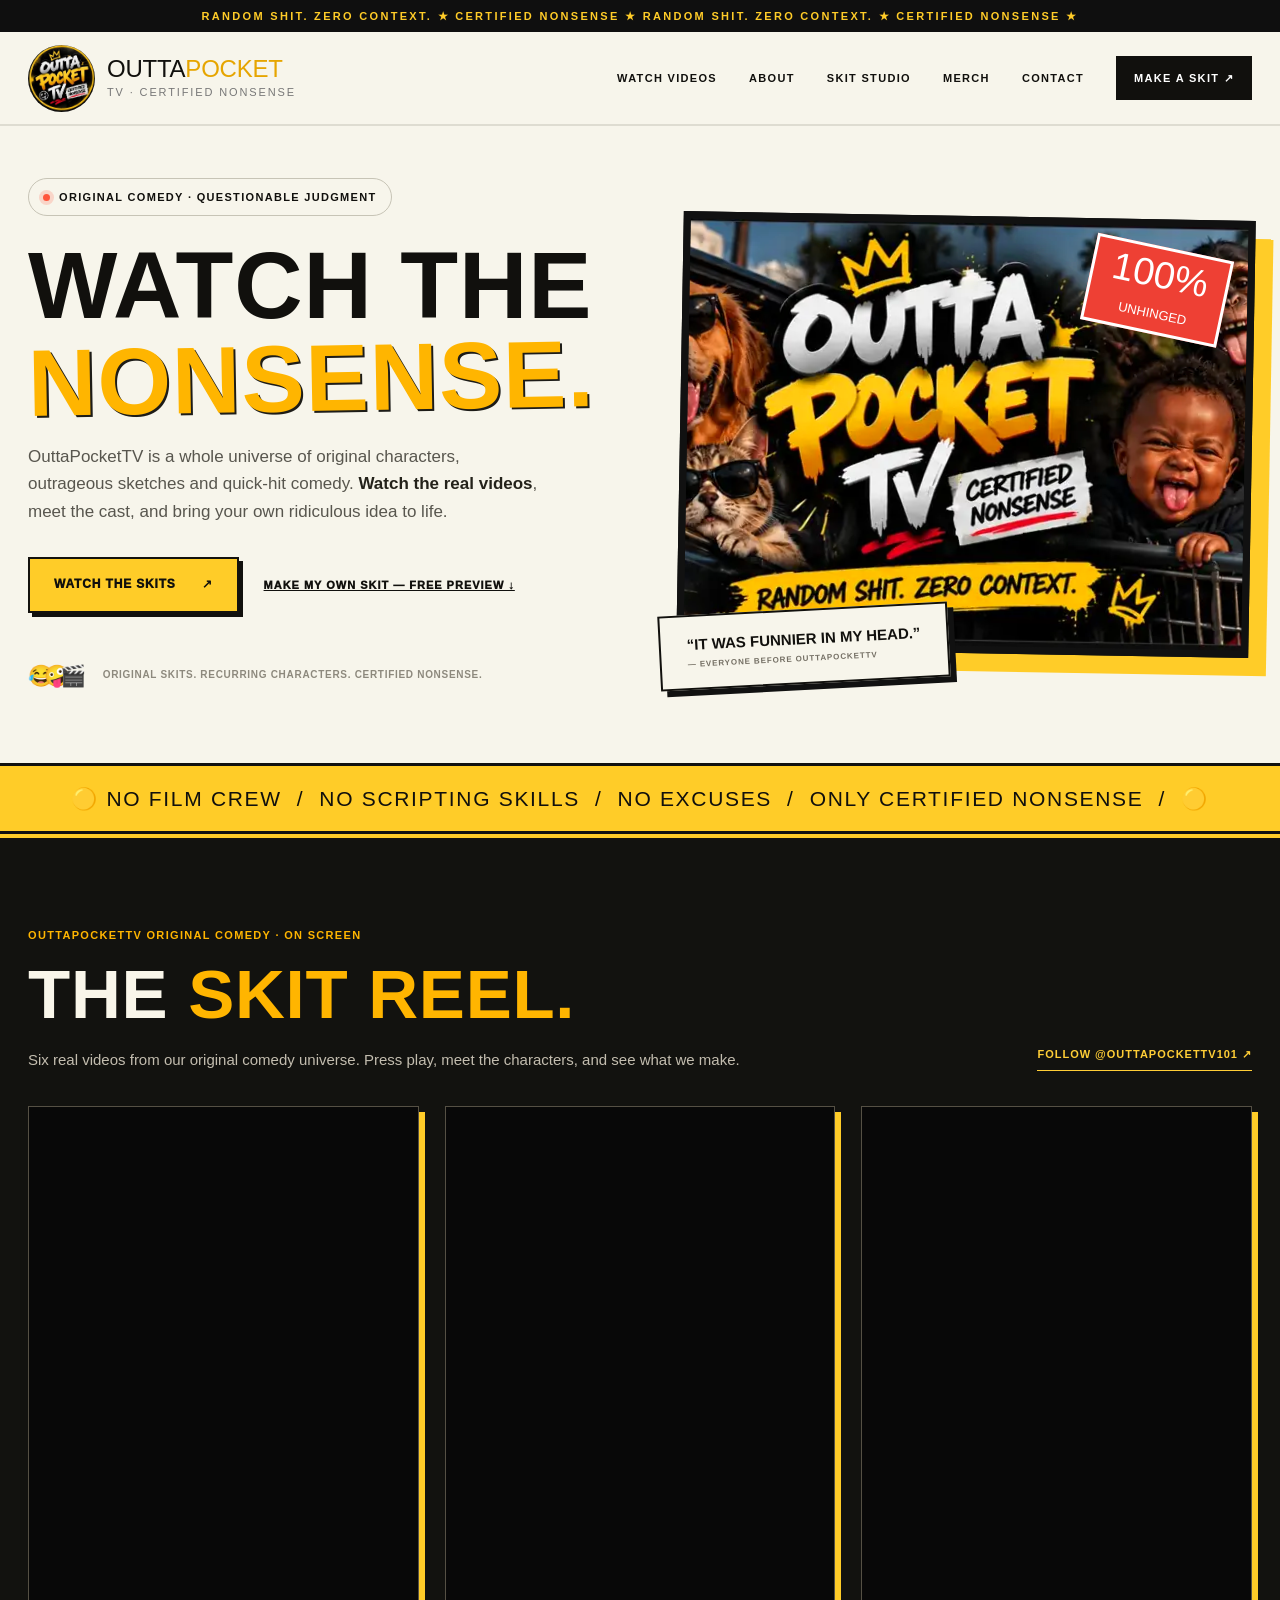
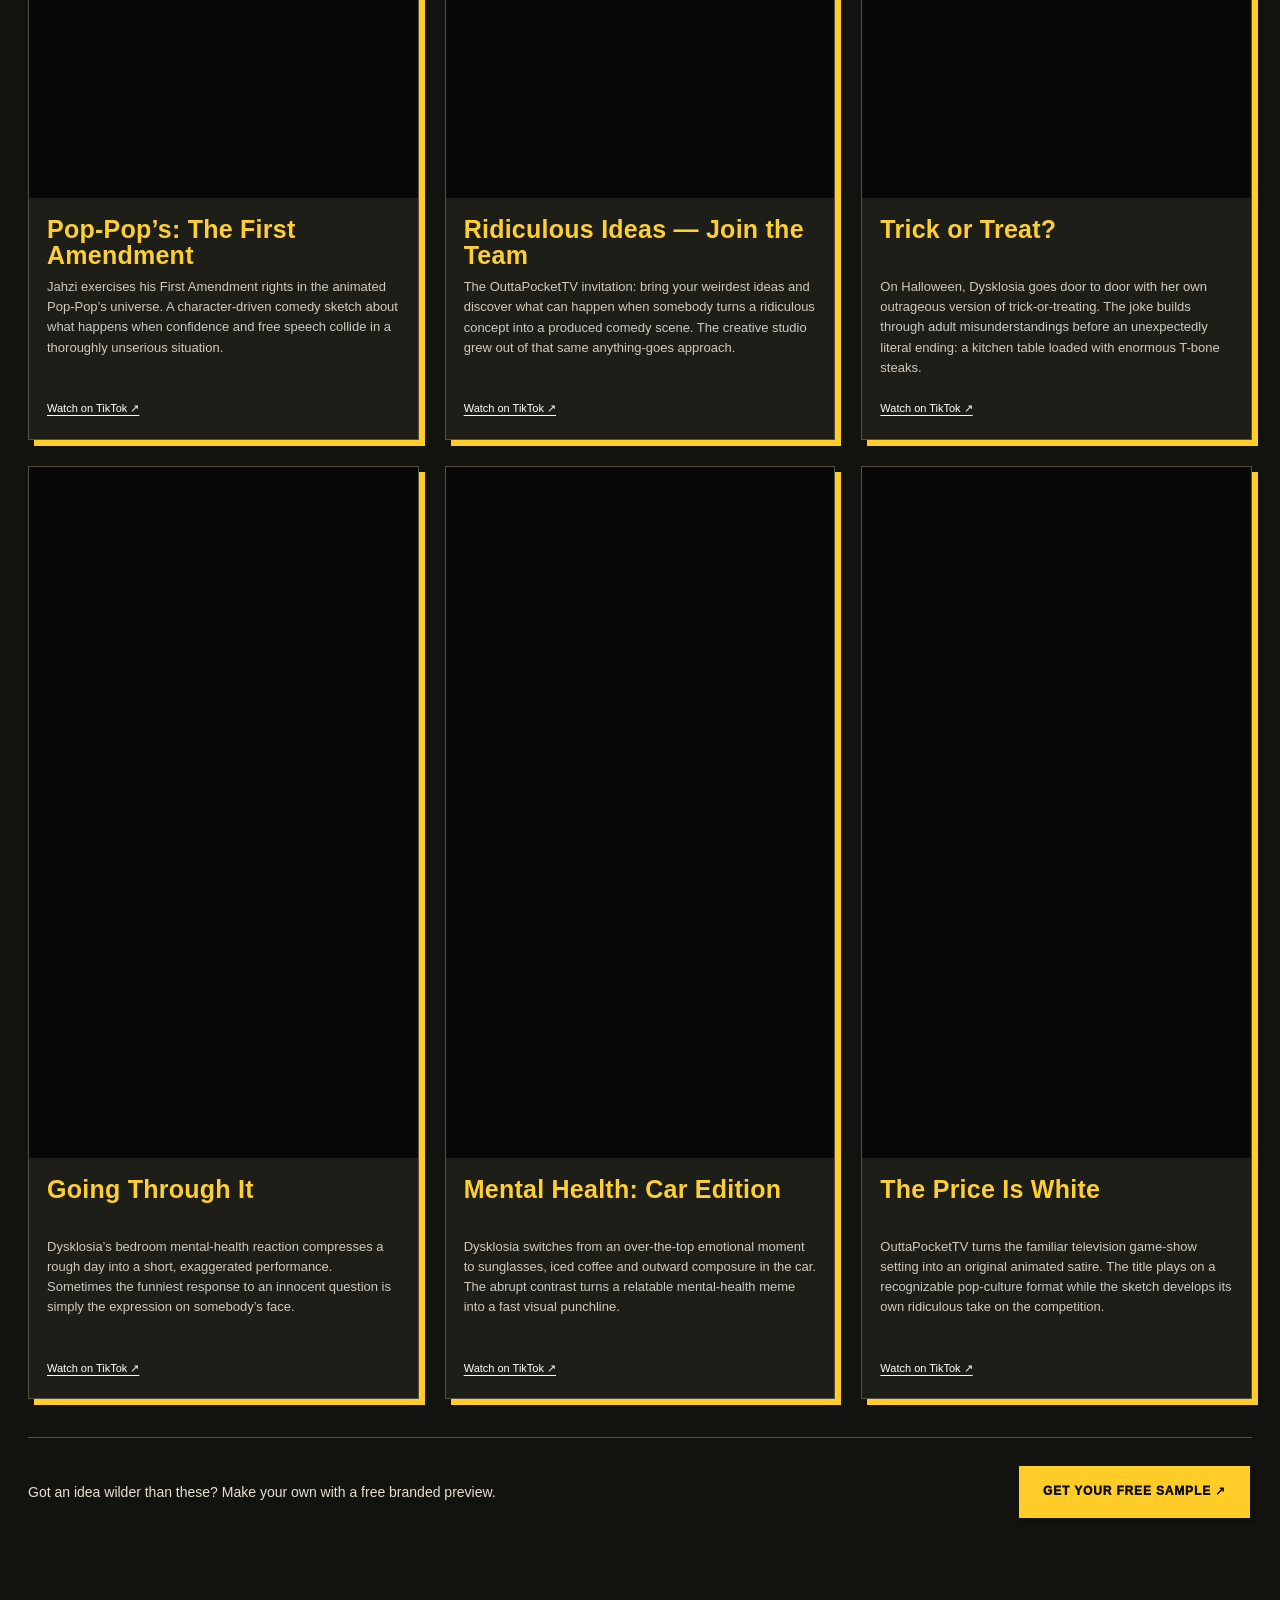
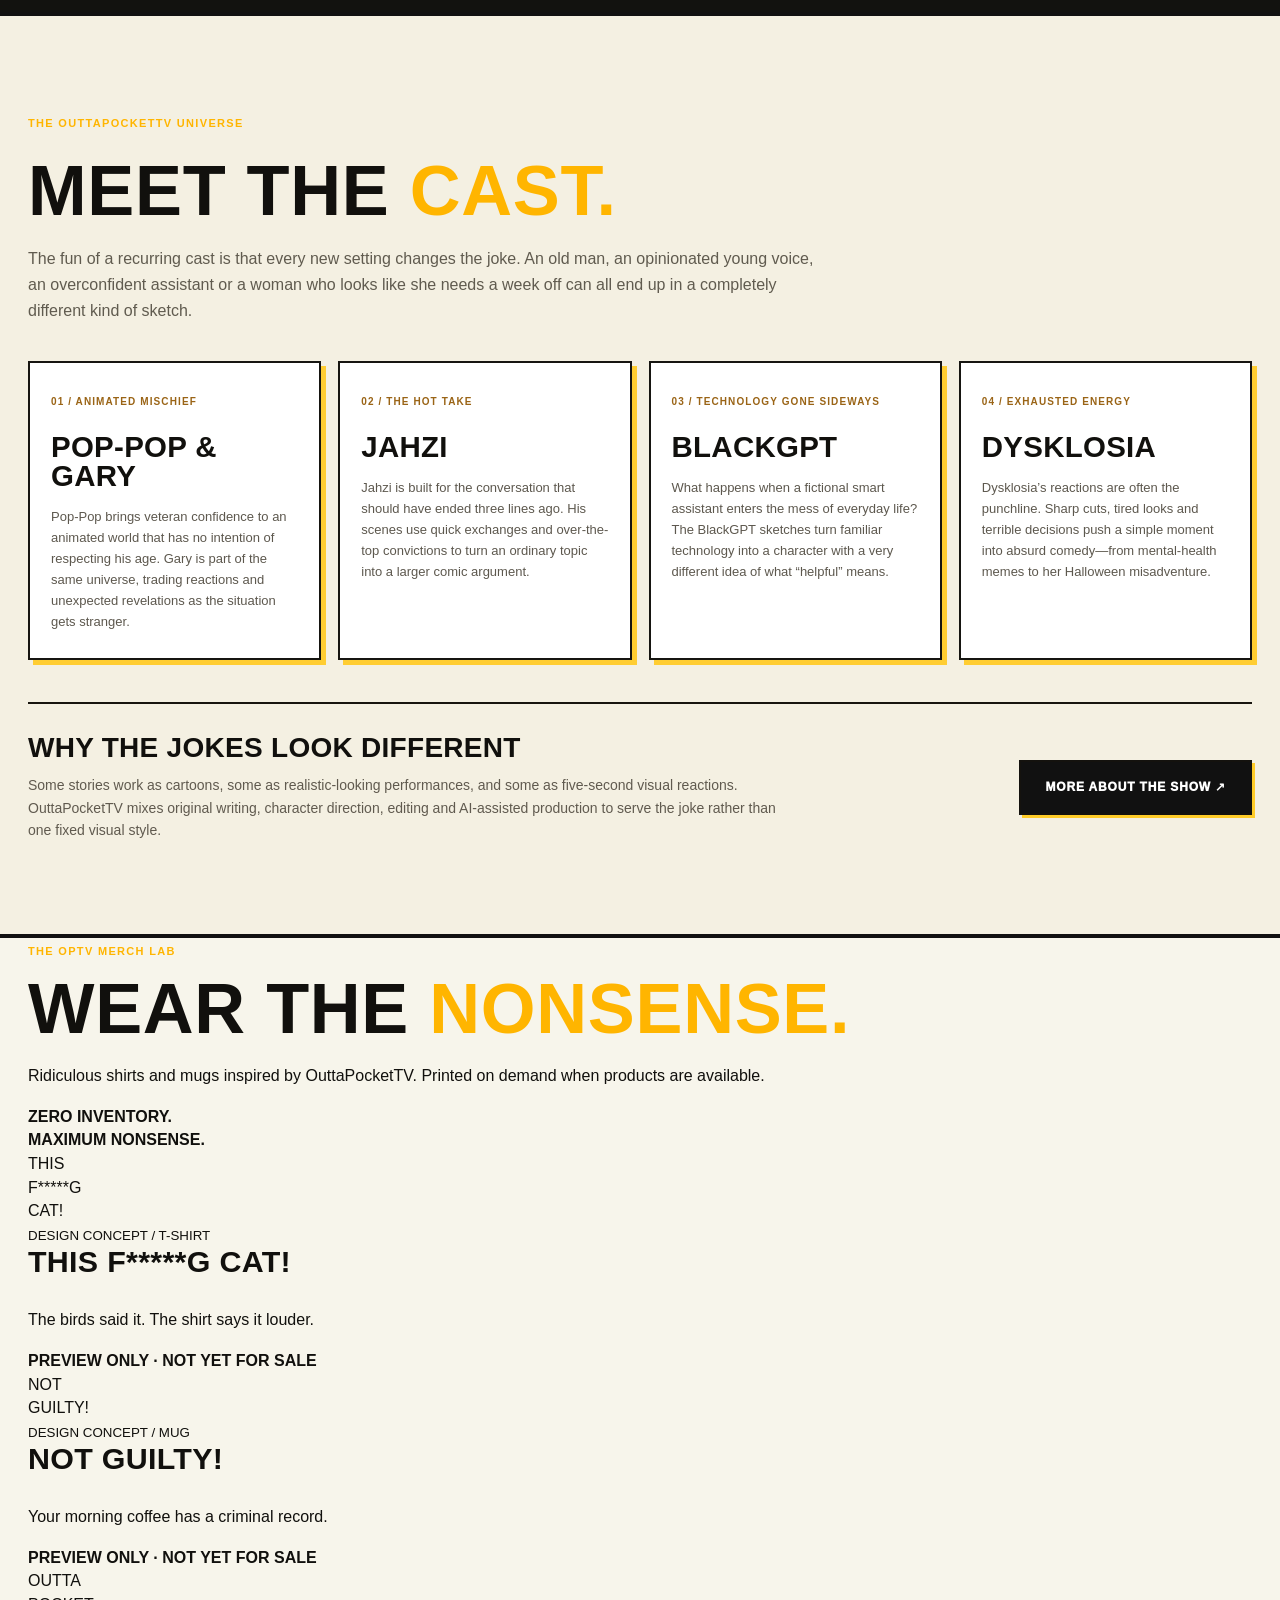
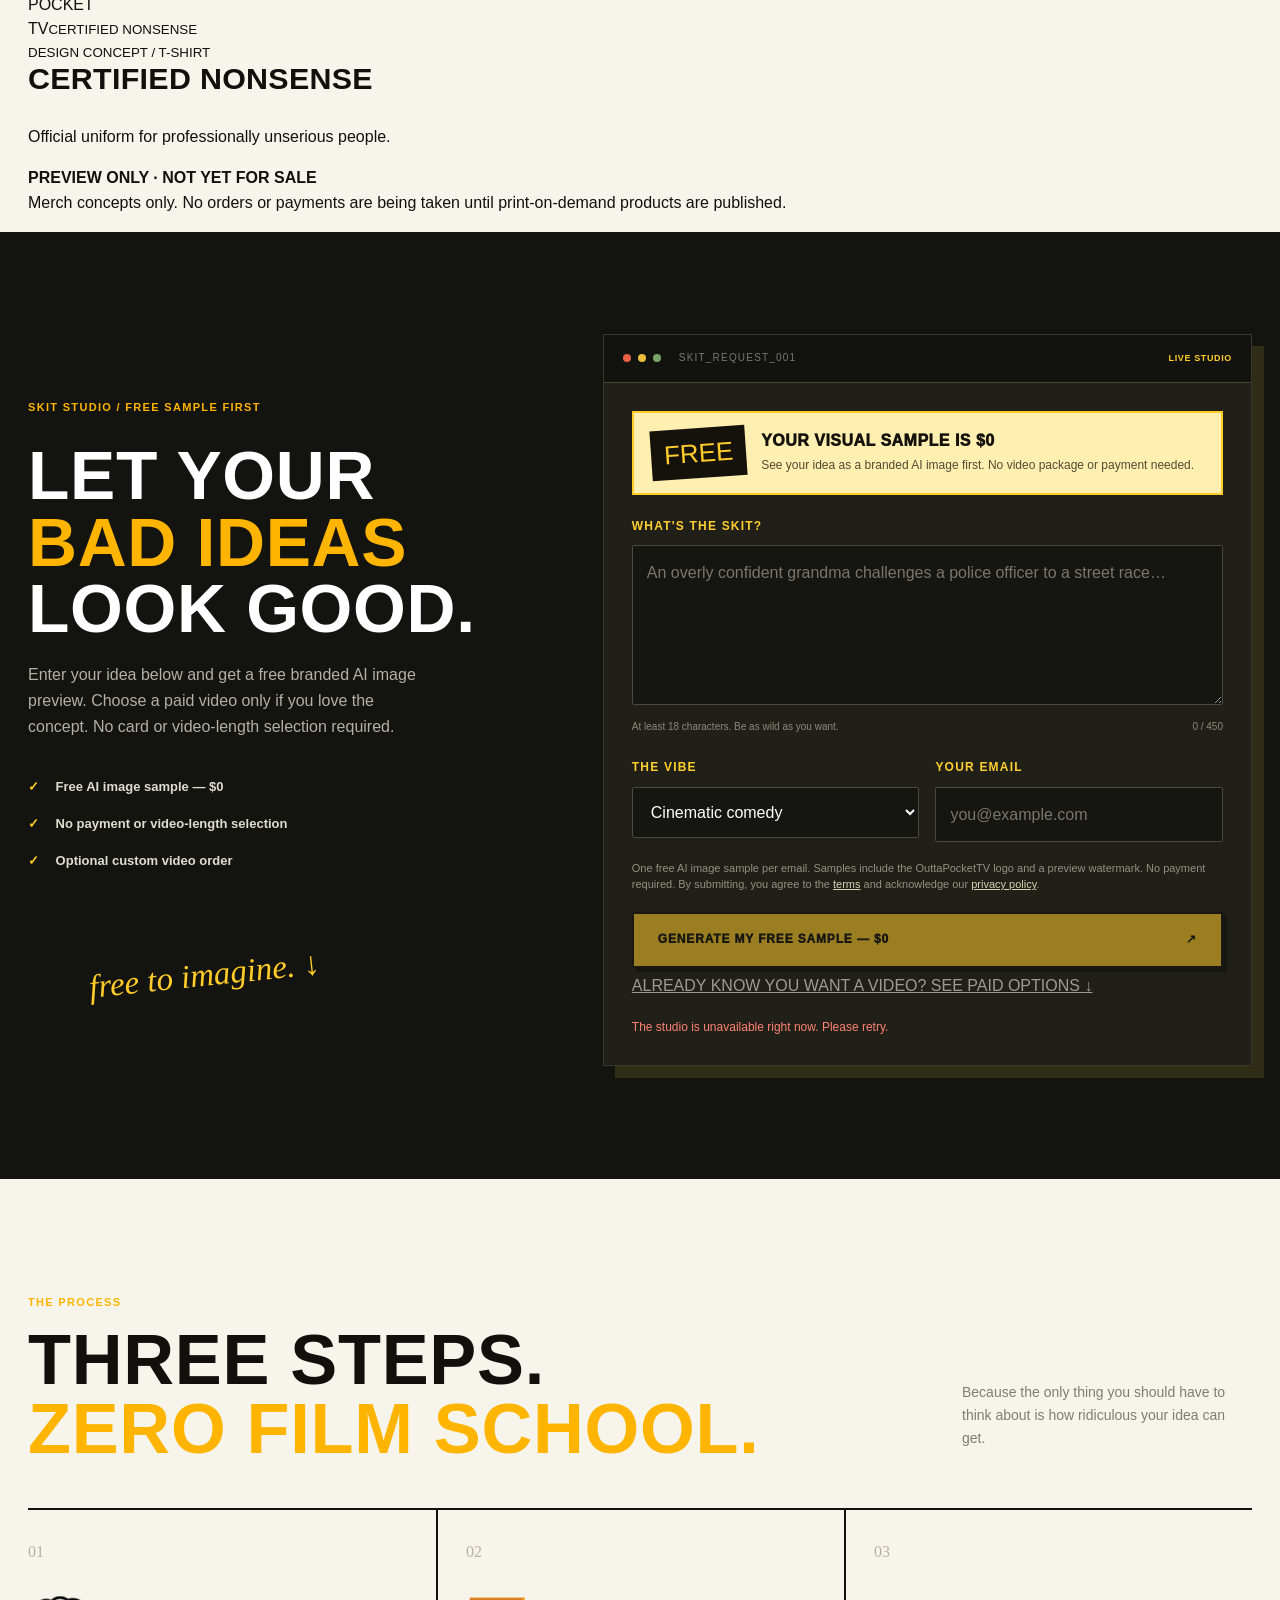
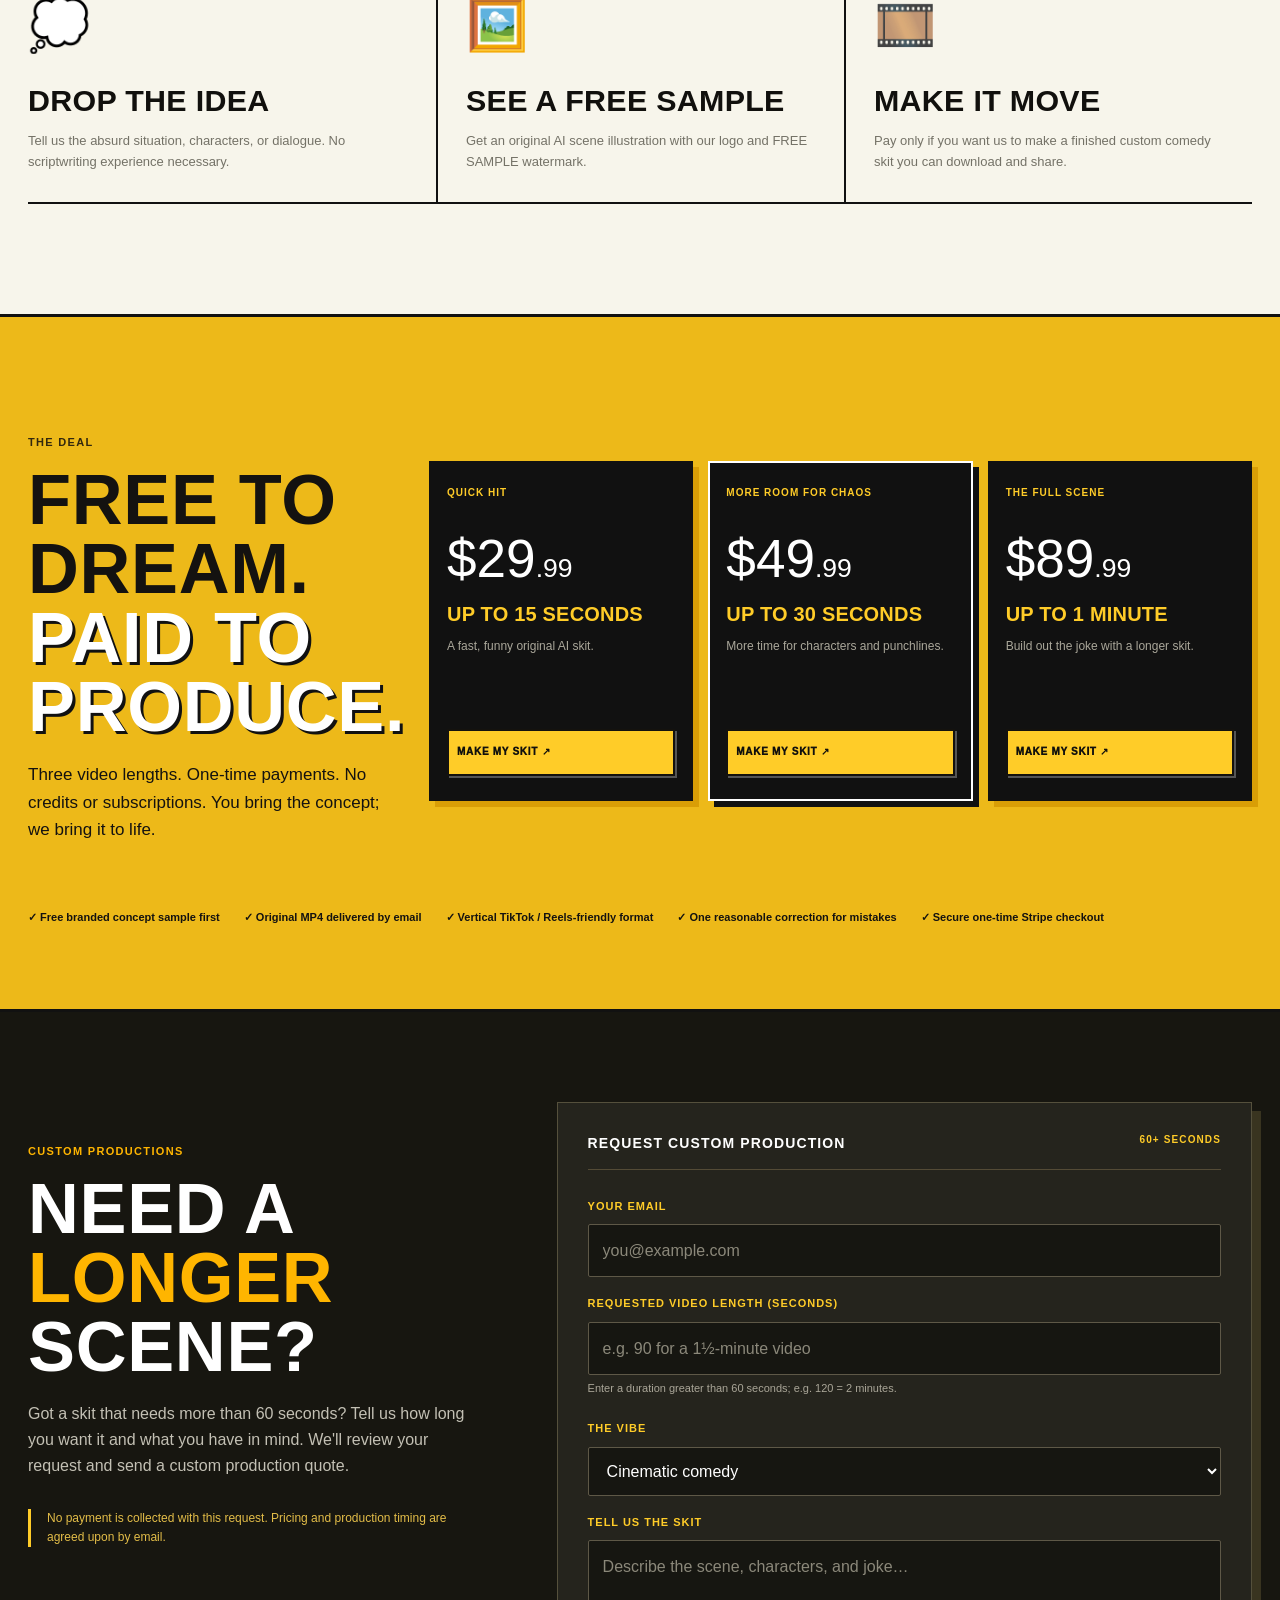
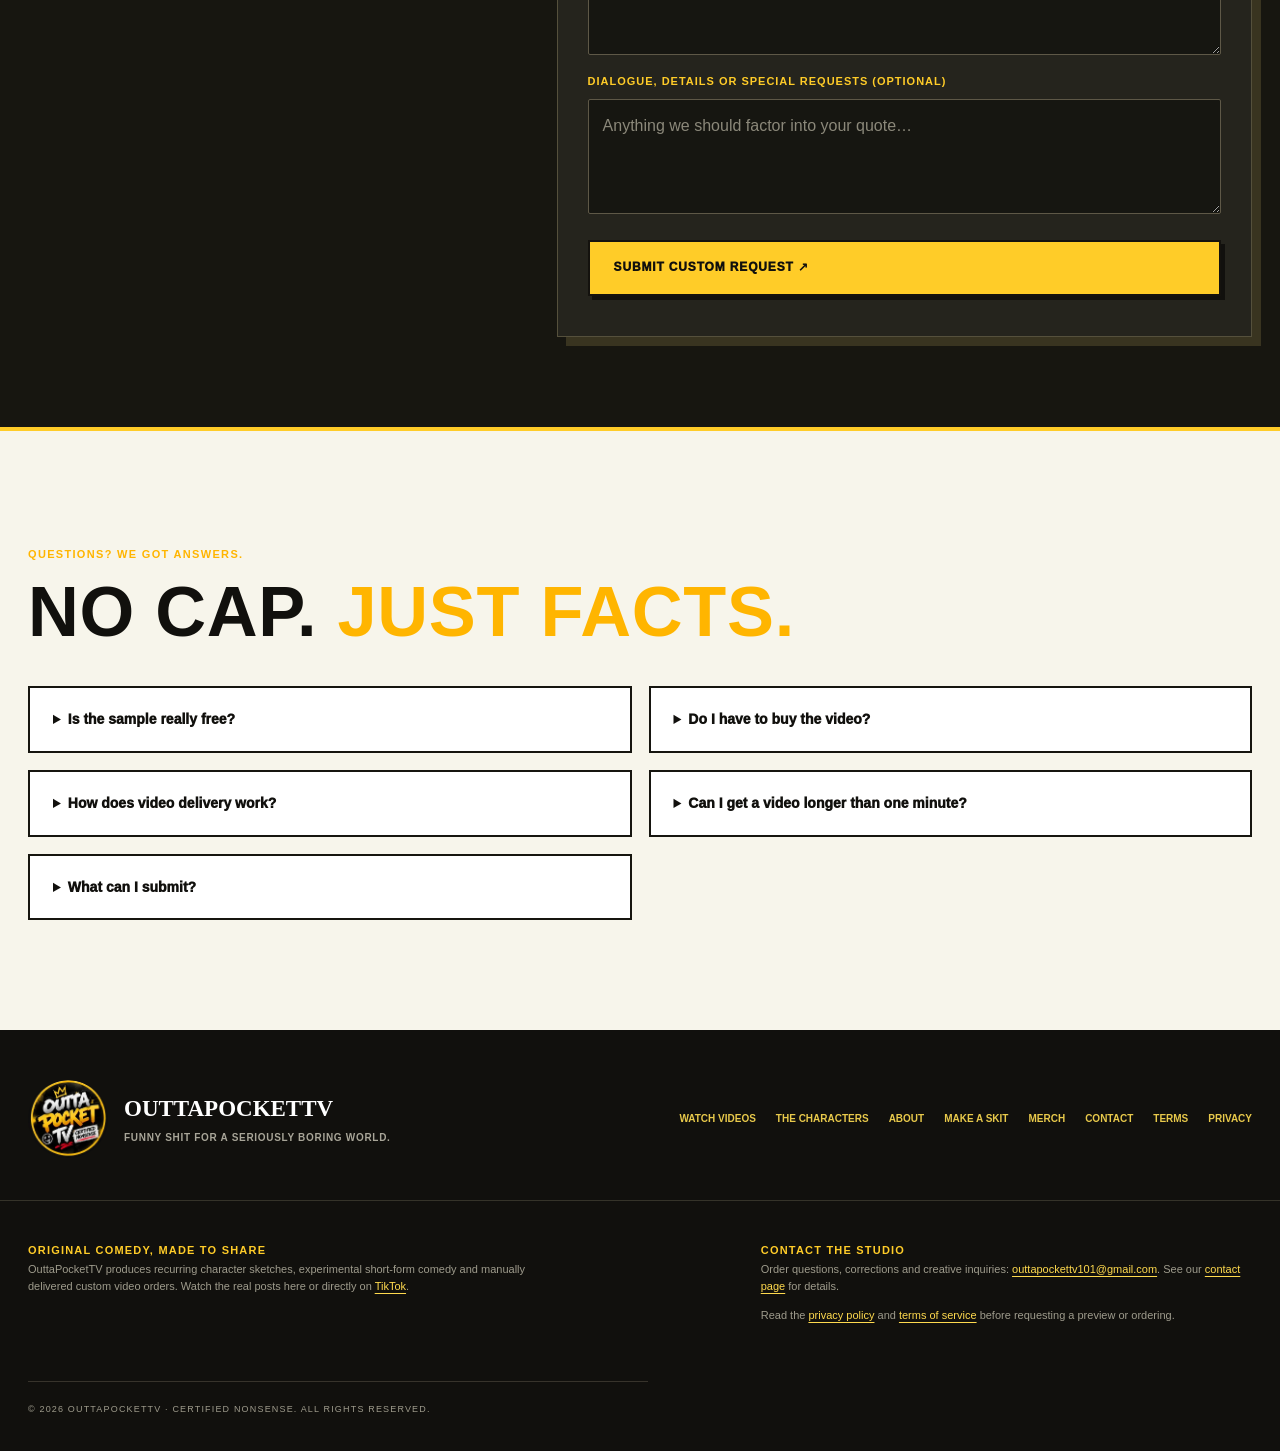
==== commit bbe376fa: "feat: add styled merch concept previews and automatic product section" ====
--- a/static/index.html
+++ b/static/index.html
@@ -1,6 +1,6 @@
-<!DOCTYPE html><html lang="en"><head><meta charset="utf-8"><meta name="viewport" content="width=device-width,initial-scale=1"><meta name="google-adsense-account" content="ca-pub-2546180673245554"><title>OuttaPocketTV | Original Comedy, Characters & Custom Skits</title><meta name="description" content="Watch original OuttaPocketTV comedy, meet Pop-Pop, Gary, Jahzi, BlackGPT and Dysklosia, and make your own custom skit with a free branded preview."><link rel="icon" href="/static/optv-logo.webp" type="image/webp"><link rel="stylesheet" href="/static/app.css?v=1.5"><script async src="https://pagead2.googlesyndication.com/pagead/js/adsbygoogle.js?client=ca-pub-2546180673245554" crossorigin="anonymous"></script></head><body>
+<!DOCTYPE html><html lang="en"><head><meta charset="utf-8"><meta name="viewport" content="width=device-width,initial-scale=1"><meta name="google-adsense-account" content="ca-pub-2546180673245554"><title>OuttaPocketTV | Original Comedy, Characters & Custom Skits</title><meta name="description" content="Watch original OuttaPocketTV comedy, meet Pop-Pop, Gary, Jahzi, BlackGPT and Dysklosia, and make your own custom skit with a free branded preview."><link rel="icon" href="/static/optv-logo.webp" type="image/webp"><link rel="stylesheet" href="/static/app.css?v=1.6"><script async src="https://pagead2.googlesyndication.com/pagead/js/adsbygoogle.js?client=ca-pub-2546180673245554" crossorigin="anonymous"></script></head><body>
 <div class="marquee" aria-hidden="true"><div>RANDOM SHIT. ZERO CONTEXT. ★ CERTIFIED NONSENSE ★ RANDOM SHIT. ZERO CONTEXT. ★ CERTIFIED NONSENSE ★</div></div>
-<header class="topbar wrap"><a class="brand" href="/"><img src="/static/optv-logo.webp" alt="OuttaPocketTV logo" width="60" height="60"><span>OUTTA<span class="gold">POCKET</span><small>TV · CERTIFIED NONSENSE</small></span></a><nav class="desktop-nav" aria-label="Main navigation"><a href="/#watch">WATCH VIDEOS</a><a href="/about">ABOUT</a><a href="/#studio">SKIT STUDIO</a><a href="/contact">CONTACT</a><a href="/#studio" class="navcta">MAKE A SKIT ↗</a></nav><details class="mobile-nav"><summary>MENU ☰</summary><nav aria-label="Mobile navigation"><a href="/#watch">WATCH VIDEOS</a><a href="/about">ABOUT</a><a href="/#studio">SKIT STUDIO</a><a href="/contact">CONTACT</a><a href="/#studio">MAKE A SKIT ↗</a></nav></details></header>
+<header class="topbar wrap"><a class="brand" href="/"><img src="/static/optv-logo.webp" alt="OuttaPocketTV logo" width="60" height="60"><span>OUTTA<span class="gold">POCKET</span><small>TV · CERTIFIED NONSENSE</small></span></a><nav class="desktop-nav" aria-label="Main navigation"><a href="/#watch">WATCH VIDEOS</a><a href="/about">ABOUT</a><a href="/#studio">SKIT STUDIO</a><a href="/#merch">MERCH</a><a href="/contact">CONTACT</a><a href="/#studio" class="navcta">MAKE A SKIT ↗</a></nav><details class="mobile-nav"><summary>MENU ☰</summary><nav aria-label="Mobile navigation"><a href="/#watch">WATCH VIDEOS</a><a href="/about">ABOUT</a><a href="/#studio">SKIT STUDIO</a><a href="/#merch">MERCH</a><a href="/contact">CONTACT</a><a href="/#studio">MAKE A SKIT ↗</a></nav></details></header>
 
 <main><section class="hero wrap"><div class="hero-left"><div class="pill"><span class="blinker"></span> ORIGINAL COMEDY · QUESTIONABLE JUDGMENT</div><h1>WATCH THE<br><em>NONSENSE.</em></h1><p class="lead">OuttaPocketTV is a whole universe of original characters, outrageous sketches and quick-hit comedy. <b>Watch the real videos</b>, meet the cast, and bring your own ridiculous idea to life.</p><div class="hero-actions"><a class="button primary" href="#watch">WATCH THE SKITS <span>↗</span></a><a class="plain-link" href="#studio">MAKE MY OWN SKIT — FREE PREVIEW ↓</a></div><div class="social-proof"><div class="avatars">😂 🤪 🎬</div><span>ORIGINAL SKITS. RECURRING CHARACTERS. CERTIFIED NONSENSE.</span></div></div><div class="hero-right"><div class="feature-image"><img src="/static/optv-banner.webp" alt="Original OuttaPocketTV characters in a chaotic comedy scene"><div class="image-stamp">100%<br><span>UNHINGED</span></div></div><div class="floating-quote">“IT WAS FUNNIER IN MY HEAD.”<span> — EVERYONE BEFORE OUTTAPOCKETTV</span></div></div></section>
 <section class="ticker"><div>🟡 NO FILM CREW&nbsp; / &nbsp;NO SCRIPTING SKILLS&nbsp; / &nbsp;NO EXCUSES&nbsp; / &nbsp;ONLY CERTIFIED NONSENSE&nbsp; / &nbsp;🟡</div></section>
@@ -46,10 +46,18 @@
 </div>
 <div class="universe-footer"><div><h3>WHY THE JOKES LOOK DIFFERENT</h3><p>Some stories work as cartoons, some as realistic-looking performances, and some as five-second visual reactions. OuttaPocketTV mixes original writing, character direction, editing and AI-assisted production to serve the joke rather than one fixed visual style.</p></div><a href="/about" class="button dark">MORE ABOUT THE SHOW ↗</a></div>
 </div></section>
+<section id="merch" class="merch-section" aria-labelledby="merch-title"><div class="wrap">
+<div class="merch-head"><div><span class="eyebrow">THE OPTV MERCH LAB</span><h2 id="merch-title">WEAR THE <em>NONSENSE.</em></h2><p>Ridiculous shirts and mugs inspired by OuttaPocketTV. Printed on demand when products are available.</p></div><b>ZERO INVENTORY.<br>MAXIMUM NONSENSE.</b></div>
+<div id="merch-grid" class="merch-grid">
+<article class="merch-card"><div class="merch-art merch-tee"><div class="merch-shirt"><span>THIS<br>F*****G<br>CAT!</span></div></div><div class="merch-copy"><small>DESIGN CONCEPT / T-SHIRT</small><h3>THIS F*****G CAT!</h3><p>The birds said it. The shirt says it louder.</p><strong class="merch-pending">PREVIEW ONLY · NOT YET FOR SALE</strong></div></article>
+<article class="merch-card"><div class="merch-art merch-mug"><div class="merch-cup"><span>NOT<br>GUILTY!</span></div></div><div class="merch-copy"><small>DESIGN CONCEPT / MUG</small><h3>NOT GUILTY!</h3><p>Your morning coffee has a criminal record.</p><strong class="merch-pending">PREVIEW ONLY · NOT YET FOR SALE</strong></div></article>
+<article class="merch-card"><div class="merch-art merch-brand"><div class="merch-shirt"><span>OUTTA<br>POCKET<br>TV<small>CERTIFIED NONSENSE</small></span></div></div><div class="merch-copy"><small>DESIGN CONCEPT / T-SHIRT</small><h3>CERTIFIED NONSENSE</h3><p>Official uniform for professionally unserious people.</p><strong class="merch-pending">PREVIEW ONLY · NOT YET FOR SALE</strong></div></article>
+</div><p id="merch-status" class="merch-status" role="status" aria-live="polite">Merch concepts only. No orders or payments are being taken until print-on-demand products are published.</p>
+</div></section>
 <section id="studio" class="studio-section"><div class="wrap studio-grid"><div class="studio-copy"><span class="eyebrow">SKIT STUDIO / FREE SAMPLE FIRST</span><h2>LET YOUR <em>BAD IDEAS</em><br>LOOK GOOD.</h2><p>Enter your idea below and get a free branded AI image preview. Choose a paid video only if you love the concept. No card or video-length selection required.</p><div class="what-you-get"><div><span class="tick">✓</span> Free AI image sample — $0</div><div><span class="tick">✓</span> No payment or video-length selection</div><div><span class="tick">✓</span> Optional custom video order</div></div><div class="scribble">free to imagine. ↓</div></div><div class="studio-form-card"><div class="panel-top"><span class="terminal-dot"></span><span class="terminal-dot"></span><span class="terminal-dot"></span><span>SKIT_REQUEST_001</span><b>LIVE STUDIO</b></div><form id="preview-form" novalidate><div class="free-preview-banner" role="note"><span class="free-preview-badge">FREE</span><div><strong>YOUR VISUAL SAMPLE IS $0</strong><small>See your idea as a branded AI image first. No video package or payment needed.</small></div></div><label for="idea">WHAT'S THE SKIT?</label><textarea name="idea" id="idea" maxlength="450" minlength="18" required placeholder="An overly confident grandma challenges a police officer to a street race…"></textarea><div class="field-note"><span>At least 18 characters. Be as wild as you want.</span><span id="char-count">0 / 450</span></div><div class="split"><div><label for="style">THE VIBE</label><select name="style" id="style"><option>Cinematic comedy</option><option>Photoreal absurdity</option><option>Animated chaos</option><option>90s sitcom</option><option>Mockumentary</option></select></div><div><label for="email">YOUR EMAIL</label><input name="email" id="email" type="email" required autocomplete="email" placeholder="you@example.com"></div></div><p class="fineprint">One free AI image sample per email. Samples include the OuttaPocketTV logo and a preview watermark. No payment required. By submitting, you agree to the <a href="/terms">terms</a> and acknowledge our <a href="/privacy">privacy policy</a>.</p><button class="button primary full" type="submit" id="preview-button">GENERATE MY FREE SAMPLE — $0 <span>↗</span></button><button class="textbutton" type="button" id="direct-order-toggle" aria-expanded="false" aria-controls="direct-order-options">ALREADY KNOW YOU WANT A VIDEO? SEE PAID OPTIONS ↓</button><div id="direct-order-options" class="direct-order-options" hidden><label for="direct-duration">CHOOSE YOUR PAID VIDEO LENGTH</label><select id="direct-duration" name="duration_seconds"><option value="15">Up to 15 seconds — $29.99</option><option value="30">Up to 30 seconds — $49.99</option><option value="60">Up to 1 minute — $89.99</option></select><button class="button dark full" type="button" id="direct-checkout-button">ORDER MY VIDEO — SECURE CHECKOUT ↗</button></div><p role="status" id="form-alert" class="form-alert" aria-live="polite"></p></form><div id="preview-result" class="preview-result" hidden><div class="sample-title"><b>YOUR IDEA, ON SCREEN.</b><span id="sample-mode" class="sample-mode">FREE CONCEPT CARD</span></div><img id="sample-image" alt="Free branded OuttaPocketTV skit preview"><p id="sample-caption">Your branded concept preview is ready. The paid order brings it to life as a custom AI comedy video.</p><label for="preview-duration">CHOOSE YOUR VIDEO LENGTH</label><select id="preview-duration" class="duration-select"><option value="15">Up to 15 seconds — $29.99</option><option value="30">Up to 30 seconds — $49.99</option><option value="60">Up to 1 minute — $89.99</option></select><div class="purchase-box"><div><span>YOUR CUSTOM VIDEO</span><strong id="preview-price">$29.99</strong><small id="preview-length">Up to 15 seconds • MP4 by email</small></div><button type="button" id="purchase-button" class="button dark">MAKE IT A VIDEO ↗</button></div><label for="instructions">FINAL INSTRUCTIONS (OPTIONAL)</label><textarea id="instructions" maxlength="450" placeholder="Exact dialogue, accents, character details, or anything we should know…"></textarea><button id="checkout-button" type="button" class="button primary full" hidden>CONTINUE TO SECURE CHECKOUT ↗</button><p role="status" id="checkout-alert" class="form-alert" aria-live="polite"></p><button type="button" id="new-idea-button" class="textbutton">← Back to my idea</button></div></div></div></section>
 <section id="how" class="how-section wrap"><div class="section-heading"><div><span class="eyebrow">THE PROCESS</span><h2>THREE STEPS.<br><em>ZERO FILM SCHOOL.</em></h2></div><p>Because the only thing you should have to think about is how ridiculous your idea can get.</p></div><div class="steps"><article class="step"><span class="step-count">01</span><div class="step-icon">💭</div><h3>DROP THE IDEA</h3><p>Tell us the absurd situation, characters, or dialogue. No scriptwriting experience necessary.</p></article><article class="step"><span class="step-count">02</span><div class="step-icon">🖼️</div><h3>SEE A FREE SAMPLE</h3><p>Get an original AI scene illustration with our logo and FREE SAMPLE watermark.</p></article><article class="step"><span class="step-count">03</span><div class="step-icon">🎞️</div><h3>MAKE IT MOVE</h3><p>Pay only if you want us to make a finished custom comedy skit you can download and share.</p></article></div></section>
 <section id="pricing" class="price-section"><div class="wrap pricing-inner"><div class="pricing-heading"><span class="eyebrow">THE DEAL</span><h2>FREE TO DREAM.<br><em>PAID TO PRODUCE.</em></h2><p>Three video lengths. One-time payments. No credits or subscriptions. You bring the concept; we bring it to life.</p></div><div class="tier-prices"><article class="tier-card"><div class="tier-label">QUICK HIT</div><div class="tier-cost">$29<span>.99</span></div><h3>UP TO 15 SECONDS</h3><p>A fast, funny original AI skit.</p><a href="#studio" data-duration="15" class="button primary full">MAKE MY SKIT ↗</a></article><article class="tier-card featured"><div class="tier-label">MORE ROOM FOR CHAOS</div><div class="tier-cost">$49<span>.99</span></div><h3>UP TO 30 SECONDS</h3><p>More time for characters and punchlines.</p><a href="#studio" data-duration="30" class="button primary full">MAKE MY SKIT ↗</a></article><article class="tier-card"><div class="tier-label">THE FULL SCENE</div><div class="tier-cost">$89<span>.99</span></div><h3>UP TO 1 MINUTE</h3><p>Build out the joke with a longer skit.</p><a href="#studio" data-duration="60" class="button primary full">MAKE MY SKIT ↗</a></article></div><div class="pricing-perks"><span>✓ Free branded concept sample first</span><span>✓ Original MP4 delivered by email</span><span>✓ Vertical TikTok / Reels-friendly format</span><span>✓ One reasonable correction for mistakes</span><span>✓ Secure one-time Stripe checkout</span></div></div></section>
 <section id="custom" class="custom-section"><div class="wrap custom-grid"><div class="custom-copy"><span class="eyebrow">CUSTOM PRODUCTIONS</span><h2>NEED A <em>LONGER</em><br>SCENE?</h2><p>Got a skit that needs more than 60 seconds? Tell us how long you want it and what you have in mind. We'll review your request and send a custom production quote.</p><p class="custom-note">No payment is collected with this request. Pricing and production timing are agreed upon by email.</p></div><form id="custom-request-form" class="custom-form"><div class="custom-form-title">REQUEST CUSTOM PRODUCTION <span>60+ SECONDS</span></div><label for="custom-email">YOUR EMAIL</label><input id="custom-email" name="email" type="email" required maxlength="254" autocomplete="email" placeholder="you@example.com"><label for="custom-duration">REQUESTED VIDEO LENGTH (SECONDS)</label><input id="custom-duration" name="duration_seconds" type="number" min="61" max="21600" step="1" required placeholder="e.g. 90 for a 1½-minute video"><p class="input-hint">Enter a duration greater than 60 seconds; e.g. 120 = 2 minutes.</p><label for="custom-style">THE VIBE</label><select id="custom-style" name="style"><option>Cinematic comedy</option><option>Photoreal absurdity</option><option>Animated chaos</option><option>90s sitcom</option><option>Mockumentary</option></select><label for="custom-idea">TELL US THE SKIT</label><textarea id="custom-idea" name="idea" minlength="18" maxlength="450" required placeholder="Describe the scene, characters, and joke…"></textarea><label for="custom-instructions">DIALOGUE, DETAILS OR SPECIAL REQUESTS (OPTIONAL)</label><textarea id="custom-instructions" name="instructions" maxlength="450" placeholder="Anything we should factor into your quote…"></textarea><button id="custom-request-button" class="button primary full" type="submit">SUBMIT CUSTOM REQUEST ↗</button><p id="custom-alert" class="custom-alert" role="status" aria-live="polite"></p></form></div></section>
 <section class="faq-section wrap"><span class="eyebrow">QUESTIONS? WE GOT ANSWERS.</span><h2>NO CAP. <em>JUST FACTS.</em></h2><div class="faq-grid"><details><summary>Is the sample really free?</summary><p>Yes. One AI-generated scene preview per email address, with our branding and watermark. We limit rapid requests from one connection to keep the free offer available. No payment details required.</p></details><details><summary>Do I have to buy the video?</summary><p>No. If you like the concept, you can order a custom skit. If not, enjoy your free sample.</p></details><details><summary>How does video delivery work?</summary><p>We produce your skit manually and send the finished MP4 to the email address used at checkout. Your order page confirms payment; it does not host the video.</p></details><details><summary>Can I get a video longer than one minute?</summary><p>Yes. Use the custom production form for any skit over 60 seconds. Tell us your requested duration and idea; we'll reply with a personal quote before any payment.</p></details><details><summary>What can I submit?</summary><p>Original, funny ideas, characters, and situations. Please don't ask us to impersonate real people without permission or use material you don't have rights to.</p></details></div></section>
-</main><footer><div class="wrap footer-top"><div class="brand-footer"><img src="/static/optv-logo.webp" alt="OuttaPocketTV"><div><b>OUTTAPOCKETTV</b><p>FUNNY SHIT FOR A SERIOUSLY BORING WORLD.</p></div></div><div class="footer-links"><a href="/#watch">WATCH VIDEOS</a><a href="/#characters">THE CHARACTERS</a><a href="/about">ABOUT</a><a href="/#studio">MAKE A SKIT</a><a href="/contact">CONTACT</a><a href="/terms">TERMS</a><a href="/privacy">PRIVACY</a></div></div><div class="wrap footer-bottom"><section><b>ORIGINAL COMEDY, MADE TO SHARE</b><p>OuttaPocketTV produces recurring character sketches, experimental short-form comedy and manually delivered custom video orders. Watch the real posts here or directly on <a href="https://www.tiktok.com/@outtapockettv101" target="_blank" rel="noopener noreferrer">TikTok</a>.</p></section><section><b>CONTACT THE STUDIO</b><p>Order questions, corrections and creative inquiries: <a href="mailto:outtapockettv101@gmail.com">outtapockettv101@gmail.com</a>. See our <a href="/contact">contact page</a> for details.</p><p>Read the <a href="/privacy">privacy policy</a> and <a href="/terms">terms of service</a> before requesting a preview or ordering.</p></section><p class="copyright">© <span id="year"></span> OUTTAPOCKETTV · CERTIFIED NONSENSE. ALL RIGHTS RESERVED.</p></div></footer>
-<script src="/static/app.js?v=1.3.0" defer></script></body></html>
+</main><footer><div class="wrap footer-top"><div class="brand-footer"><img src="/static/optv-logo.webp" alt="OuttaPocketTV"><div><b>OUTTAPOCKETTV</b><p>FUNNY SHIT FOR A SERIOUSLY BORING WORLD.</p></div></div><div class="footer-links"><a href="/#watch">WATCH VIDEOS</a><a href="/#characters">THE CHARACTERS</a><a href="/about">ABOUT</a><a href="/#studio">MAKE A SKIT</a><a href="/#merch">MERCH</a><a href="/contact">CONTACT</a><a href="/terms">TERMS</a><a href="/privacy">PRIVACY</a></div></div><div class="wrap footer-bottom"><section><b>ORIGINAL COMEDY, MADE TO SHARE</b><p>OuttaPocketTV produces recurring character sketches, experimental short-form comedy and manually delivered custom video orders. Watch the real posts here or directly on <a href="https://www.tiktok.com/@outtapockettv101" target="_blank" rel="noopener noreferrer">TikTok</a>.</p></section><section><b>CONTACT THE STUDIO</b><p>Order questions, corrections and creative inquiries: <a href="mailto:outtapockettv101@gmail.com">outtapockettv101@gmail.com</a>. See our <a href="/contact">contact page</a> for details.</p><p>Read the <a href="/privacy">privacy policy</a> and <a href="/terms">terms of service</a> before requesting a preview or ordering.</p></section><p class="copyright">© <span id="year"></span> OUTTAPOCKETTV · CERTIFIED NONSENSE. ALL RIGHTS RESERVED.</p></div></footer>
+<script src="/static/app.js?v=1.3.0" defer></script><script src="/static/merch.js?v=1" defer></script></body></html>
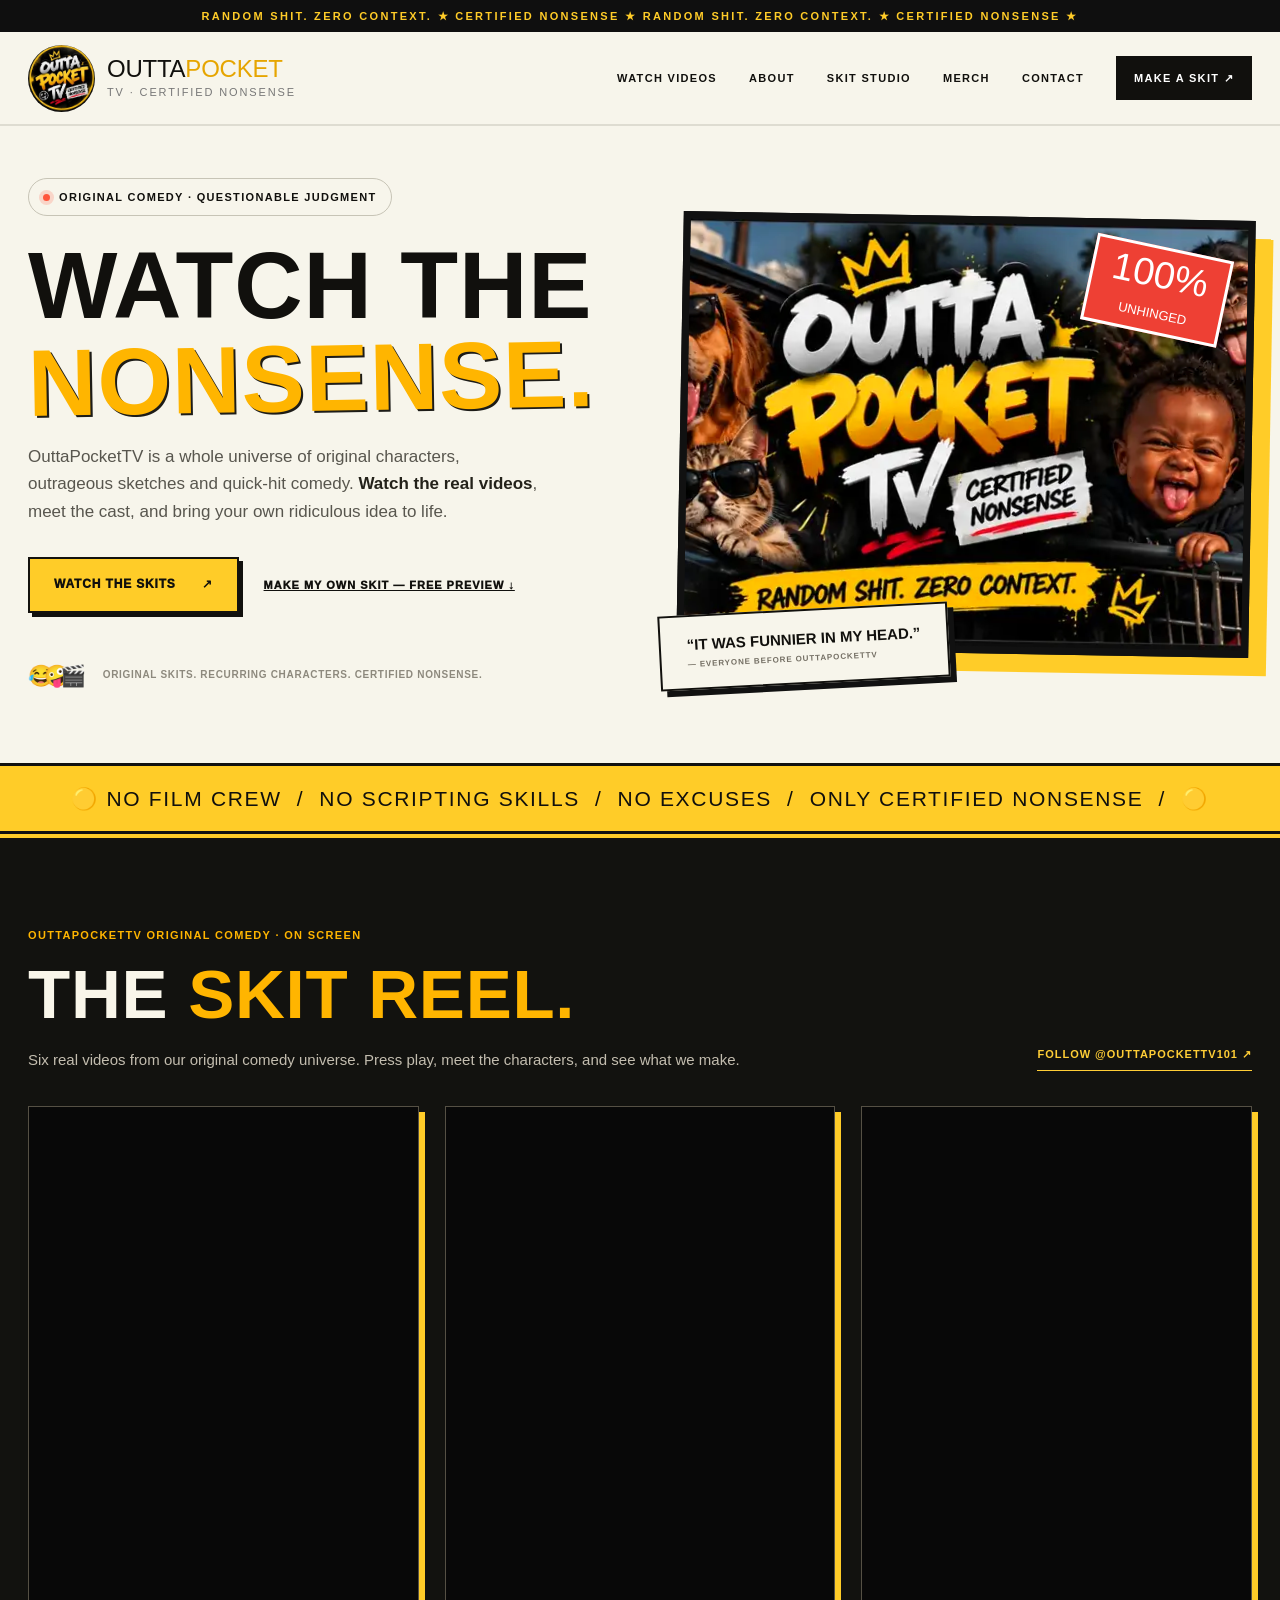
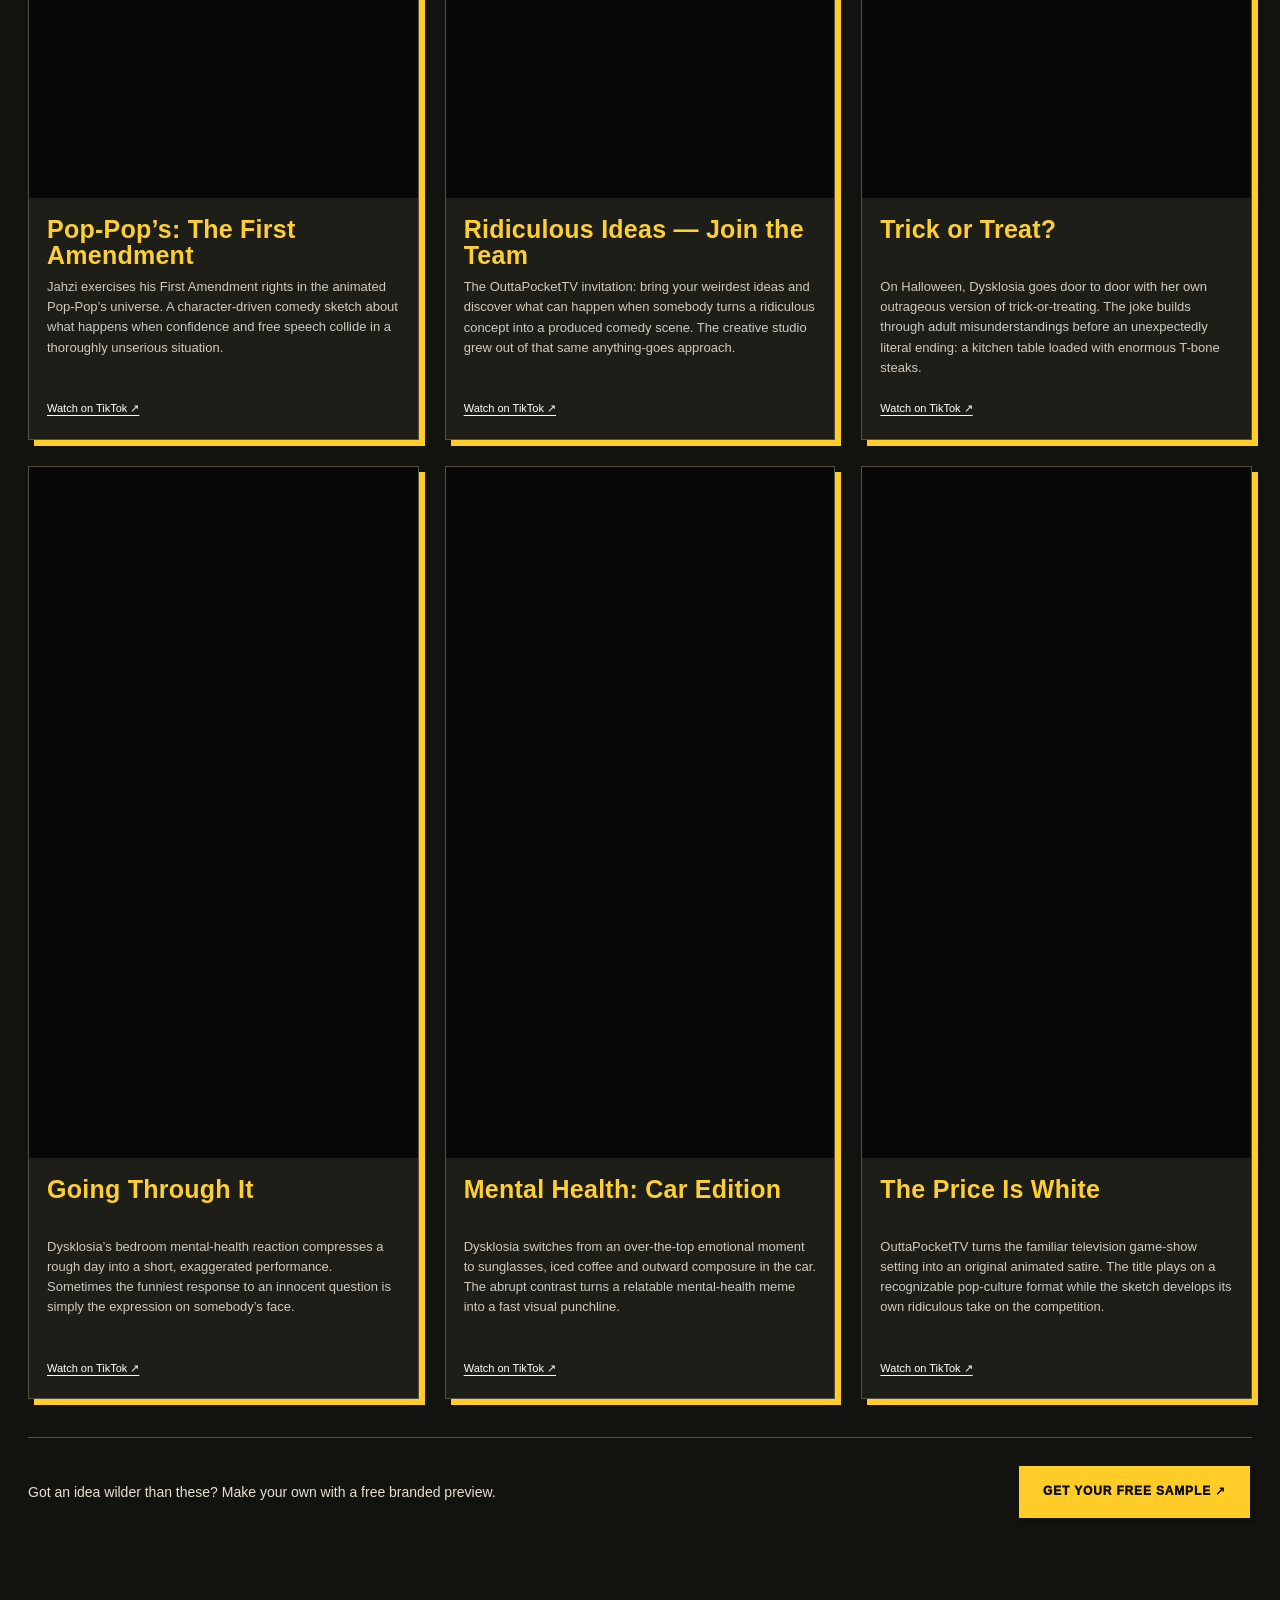
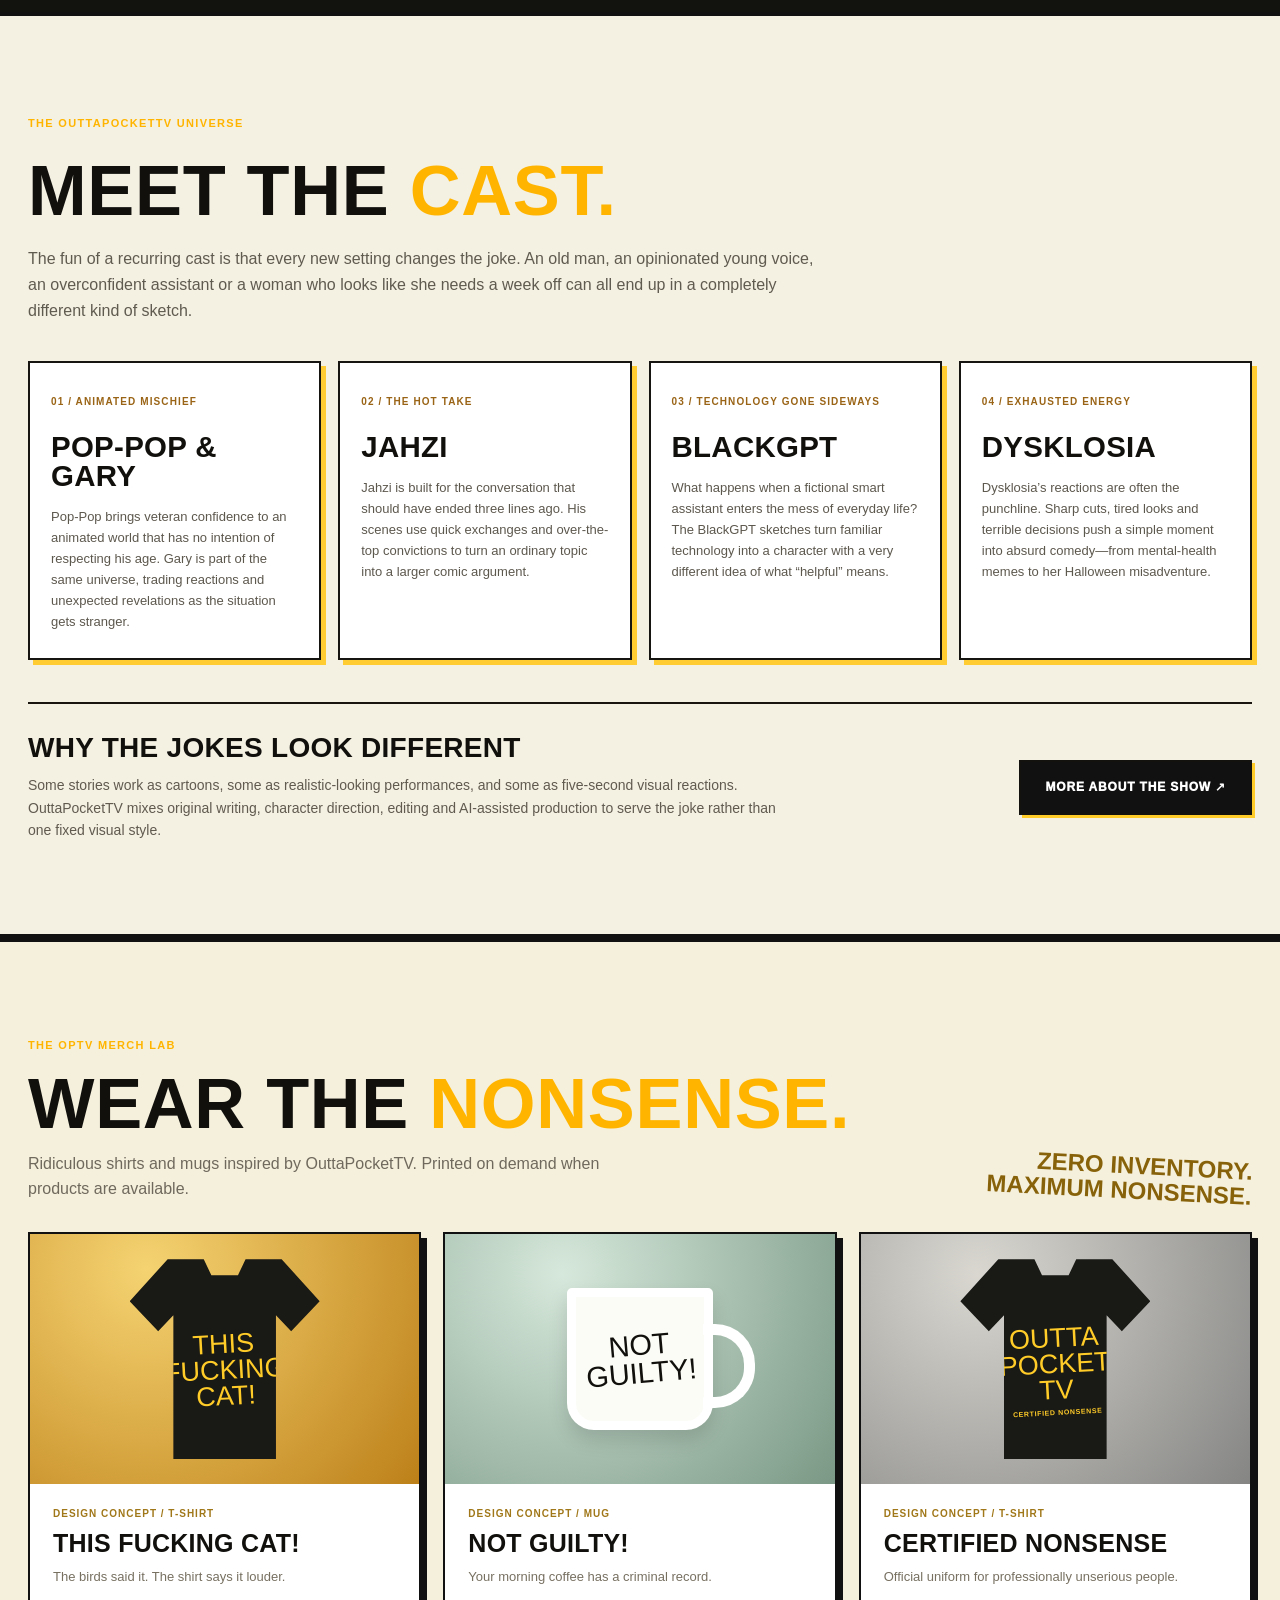
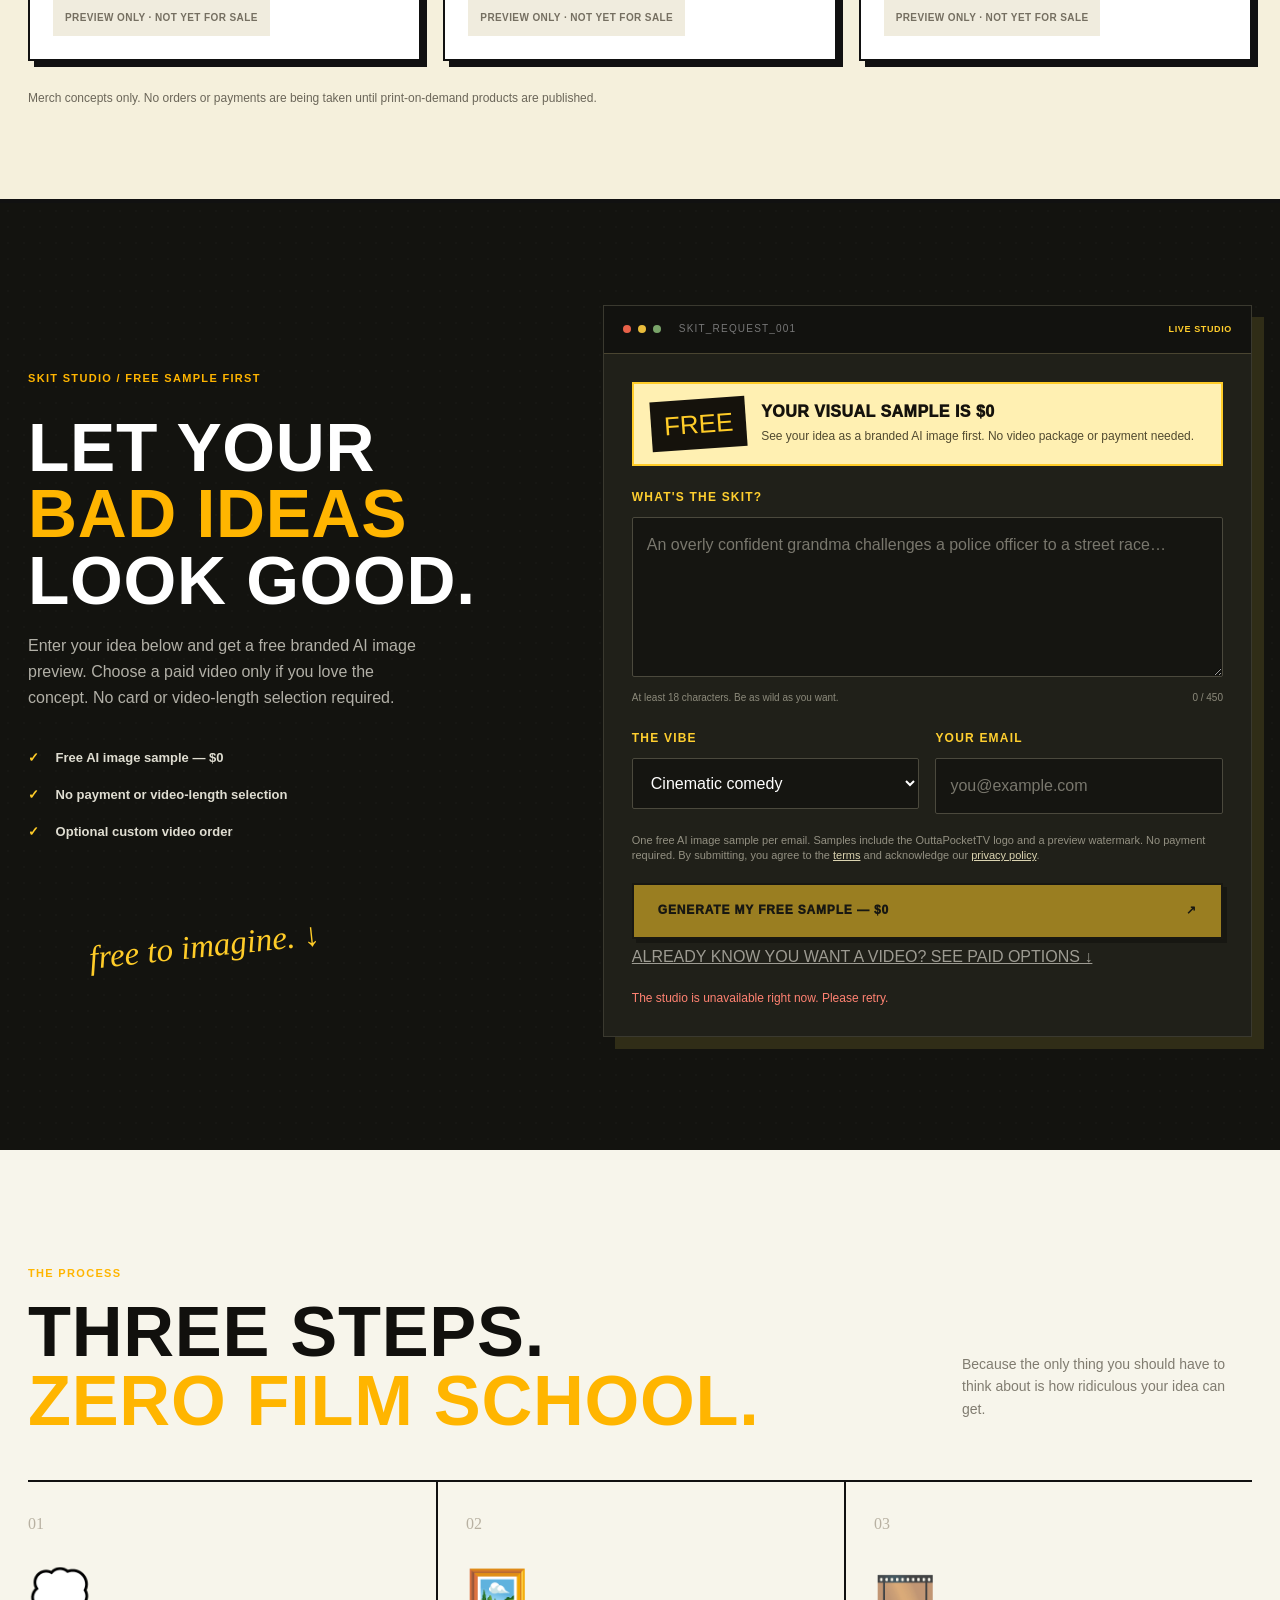
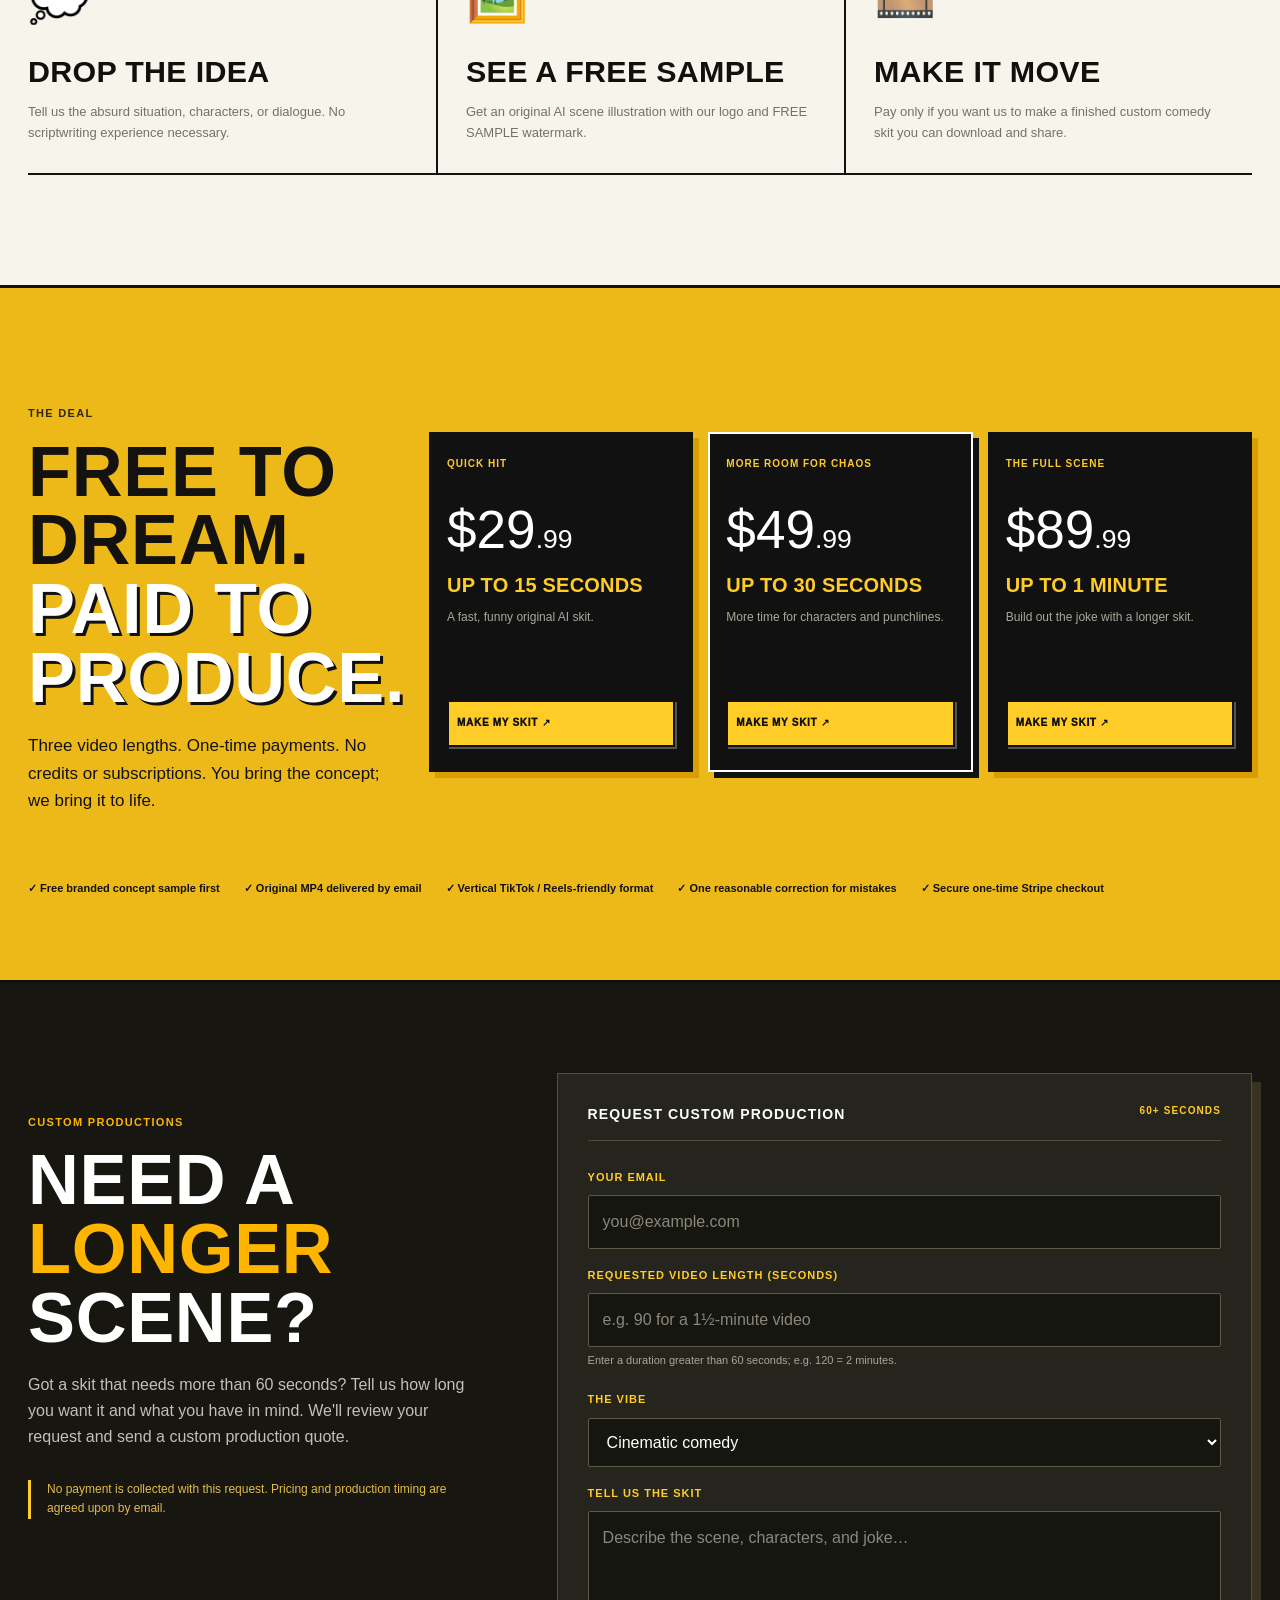
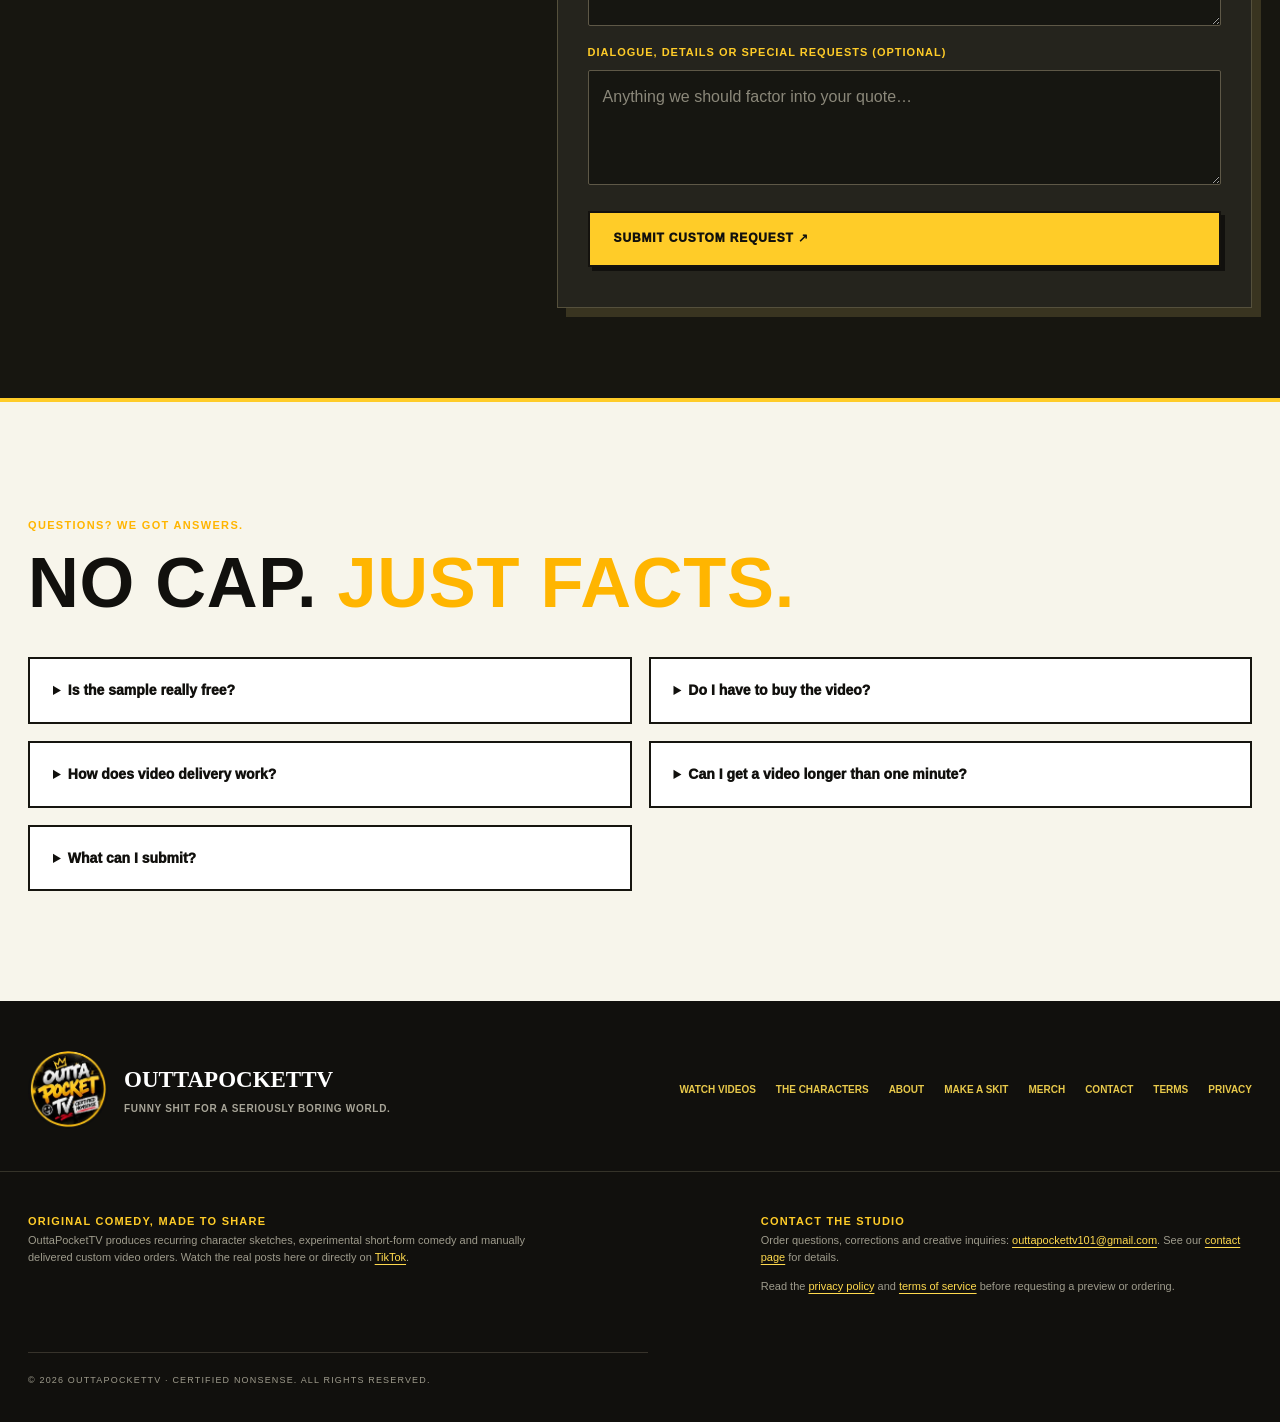
==== commit 1f96294e: "copy: use actual Bird Brains punchline on merch concepts" ====
--- a/static/index.html
+++ b/static/index.html
@@ -49,7 +49,7 @@
 <section id="merch" class="merch-section" aria-labelledby="merch-title"><div class="wrap">
 <div class="merch-head"><div><span class="eyebrow">THE OPTV MERCH LAB</span><h2 id="merch-title">WEAR THE <em>NONSENSE.</em></h2><p>Ridiculous shirts and mugs inspired by OuttaPocketTV. Printed on demand when products are available.</p></div><b>ZERO INVENTORY.<br>MAXIMUM NONSENSE.</b></div>
 <div id="merch-grid" class="merch-grid">
-<article class="merch-card"><div class="merch-art merch-tee"><div class="merch-shirt"><span>THIS<br>F*****G<br>CAT!</span></div></div><div class="merch-copy"><small>DESIGN CONCEPT / T-SHIRT</small><h3>THIS F*****G CAT!</h3><p>The birds said it. The shirt says it louder.</p><strong class="merch-pending">PREVIEW ONLY · NOT YET FOR SALE</strong></div></article>
+<article class="merch-card"><div class="merch-art merch-tee"><div class="merch-shirt"><span>THIS<br>FUCKING<br>CAT!</span></div></div><div class="merch-copy"><small>DESIGN CONCEPT / T-SHIRT</small><h3>THIS FUCKING CAT!</h3><p>The birds said it. The shirt says it louder.</p><strong class="merch-pending">PREVIEW ONLY · NOT YET FOR SALE</strong></div></article>
 <article class="merch-card"><div class="merch-art merch-mug"><div class="merch-cup"><span>NOT<br>GUILTY!</span></div></div><div class="merch-copy"><small>DESIGN CONCEPT / MUG</small><h3>NOT GUILTY!</h3><p>Your morning coffee has a criminal record.</p><strong class="merch-pending">PREVIEW ONLY · NOT YET FOR SALE</strong></div></article>
 <article class="merch-card"><div class="merch-art merch-brand"><div class="merch-shirt"><span>OUTTA<br>POCKET<br>TV<small>CERTIFIED NONSENSE</small></span></div></div><div class="merch-copy"><small>DESIGN CONCEPT / T-SHIRT</small><h3>CERTIFIED NONSENSE</h3><p>Official uniform for professionally unserious people.</p><strong class="merch-pending">PREVIEW ONLY · NOT YET FOR SALE</strong></div></article>
 </div><p id="merch-status" class="merch-status" role="status" aria-live="polite">Merch concepts only. No orders or payments are being taken until print-on-demand products are published.</p>
--- a/static/app.css
+++ b/static/app.css
@@ -170,3 +170,30 @@
  .hero .lead,.social-proof span{overflow-wrap:anywhere}
  .feature-image>img{max-width:100%}
 }
+
+
+/* OuttaPocketTV merch — visible concept cards until real POD products publish. */
+.merch-section{padding:90px 0;background:#f5f0dc;border-top:4px solid #111;border-bottom:4px solid #111}
+.merch-head{display:flex;align-items:end;justify-content:space-between;gap:24px;margin-bottom:30px}
+.merch-head h2{margin:13px 0}.merch-head p{color:#6f695d;max-width:600px;font-size:16px;margin-bottom:0}
+.merch-head>b{font-family:Impact,Arial,sans-serif;font-size:24px;line-height:1.03;text-align:right;color:#88620a;transform:rotate(3deg);white-space:nowrap}
+.merch-grid{display:grid;grid-template-columns:repeat(3,minmax(0,1fr));gap:22px}
+.merch-card{background:#fff;border:2px solid #111;box-shadow:6px 6px 0 #111;display:flex;flex-direction:column;min-width:0;overflow:hidden}
+.merch-art{height:250px;display:flex;justify-content:center;align-items:center;overflow:hidden}
+.merch-tee{background:radial-gradient(circle at 30% 14%,#f5d371,#bd8019)}
+.merch-mug{background:radial-gradient(circle at 30% 16%,#d6e8db,#7a9885)}
+.merch-brand{background:radial-gradient(circle at 30% 16%,#d9d7d0,#858584)}
+.merch-shirt{width:190px;height:200px;background:#191916;clip-path:polygon(20% 0,39% 0,43% 8%,57% 8%,61% 0,80% 0,100% 21%,85% 36%,77% 28%,77% 100%,23% 100%,23% 28%,15% 36%,0 21%);display:flex;justify-content:center;align-items:center;padding:42px 25px 20px}
+.merch-shirt>span{font-family:Impact,Arial,sans-serif;color:#ffcc28;font-size:27px;text-align:center;line-height:.97;transform:rotate(-3deg)}
+.merch-shirt small{display:block;font:700 7px Arial,sans-serif;letter-spacing:.09em;margin-top:5px}
+.merch-cup{width:146px;height:142px;border:9px solid white;border-radius:5px 5px 27px 27px;background:#fcfcf6;position:relative;display:flex;align-items:center;justify-content:center;box-shadow:0 10px 19px #0002}
+.merch-cup:after{content:"";position:absolute;right:-51px;top:27px;width:41px;height:62px;border:11px solid #fff;border-left:0;border-radius:0 40px 40px 0}
+.merch-cup span{font-family:Impact,Arial,sans-serif;font-size:29px;line-height:.95;transform:rotate(-5deg);text-align:center}
+.merch-copy{padding:23px;display:flex;flex-direction:column;align-items:flex-start;flex:1}
+.merch-copy small{color:#a07719;font-size:10px;font-weight:900;letter-spacing:.1em}.merch-copy h3{font-size:25px;margin:9px 0 10px}
+.merch-copy p{font-size:13px;color:#777061;flex:1}.merch-pending{background:#f0ecde;color:#756f61;font-size:10px;letter-spacing:.04em;padding:11px 12px}
+.merch-status{font-size:12px;color:#6b6659;margin:28px 0 0}.merch-product-image{width:100%;height:250px;object-fit:contain;background:#eee7d8}
+.merch-price{display:block;font-size:24px;margin:1px 0 14px}.merch-buy{display:inline-flex;background:#ffcc28;border:2px solid #111;box-shadow:3px 3px 0 #111;color:#111;text-decoration:none;font-weight:900;font-size:12px;letter-spacing:.07em;padding:13px 17px}
+.merch-buy:hover{box-shadow:2px 2px 0 #111;transform:translate(1px,1px)}
+@media(max-width:840px){.merch-grid{grid-template-columns:repeat(2,minmax(0,1fr))}.merch-head>b{display:none}}
+@media(max-width:560px){.merch-section{padding:60px 0}.merch-grid{grid-template-columns:1fr}.merch-head h2{font-size:clamp(3rem,12vw,4.3rem)}}
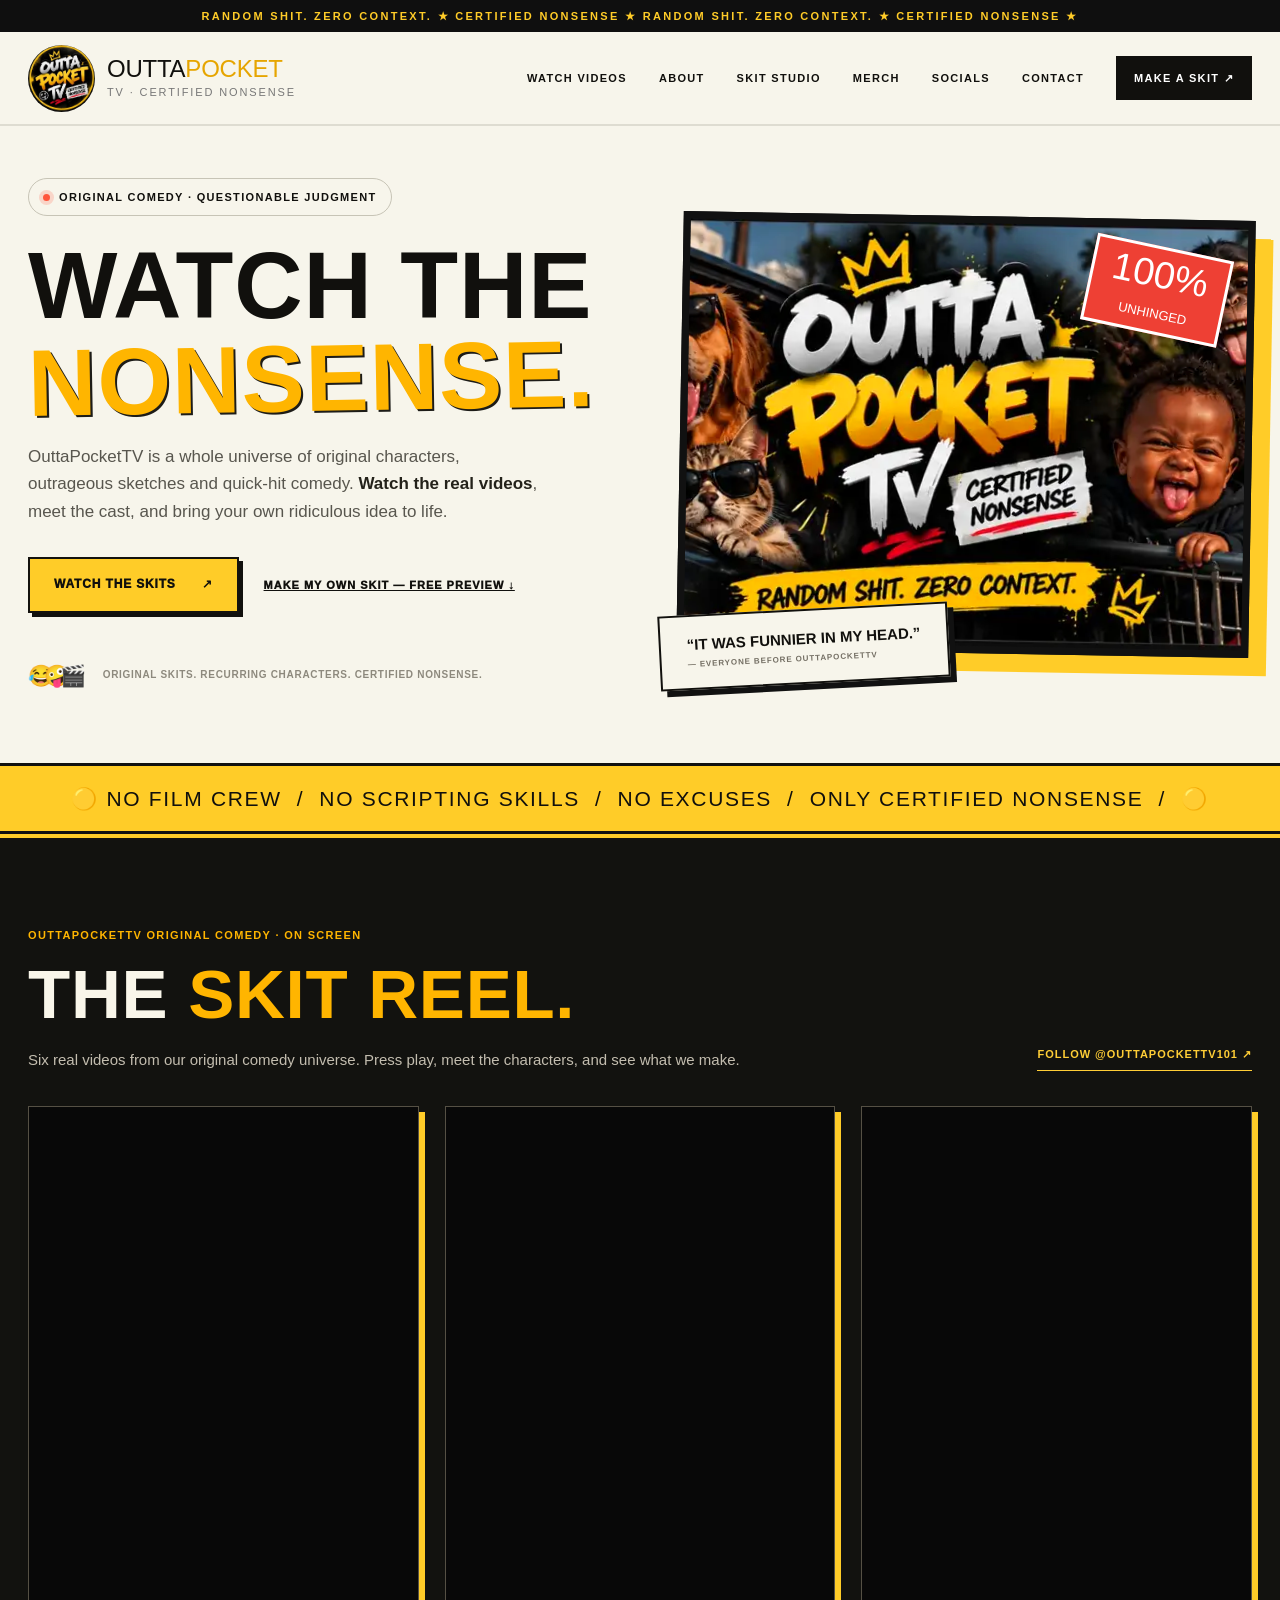
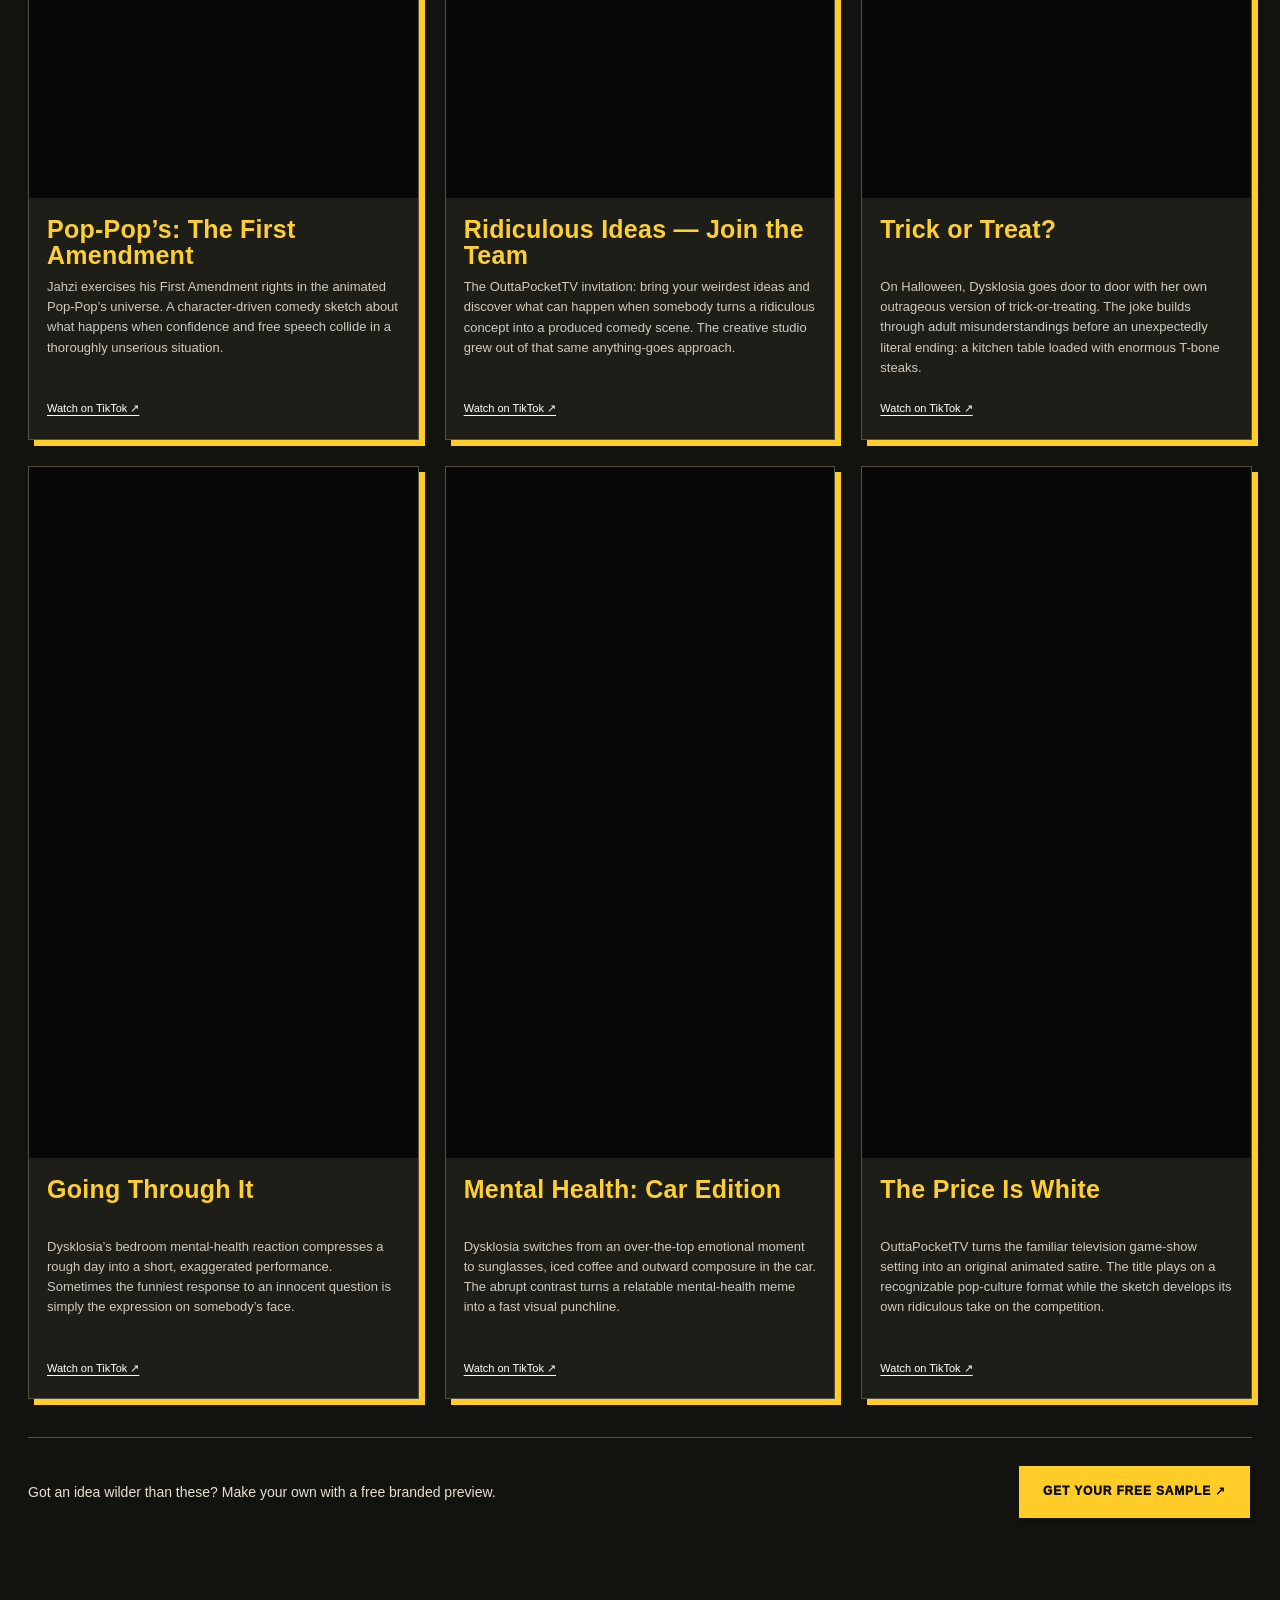
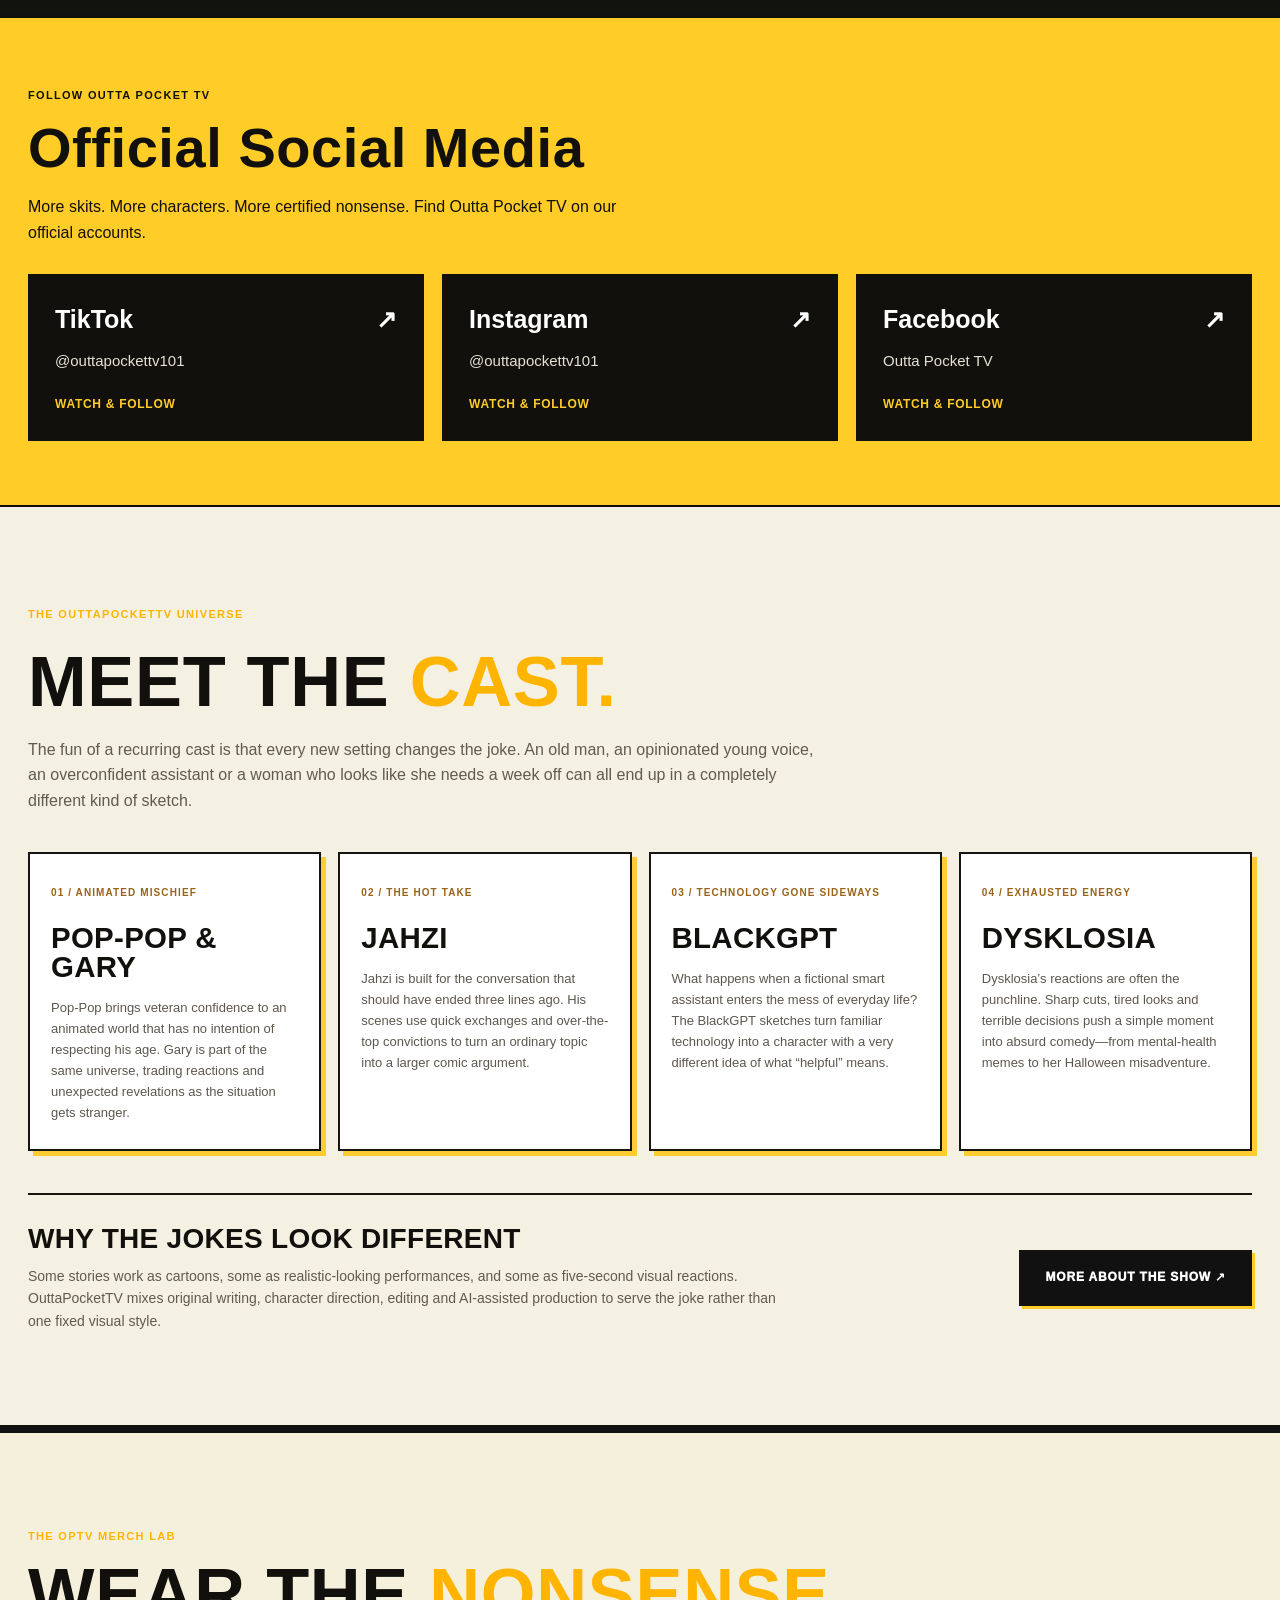
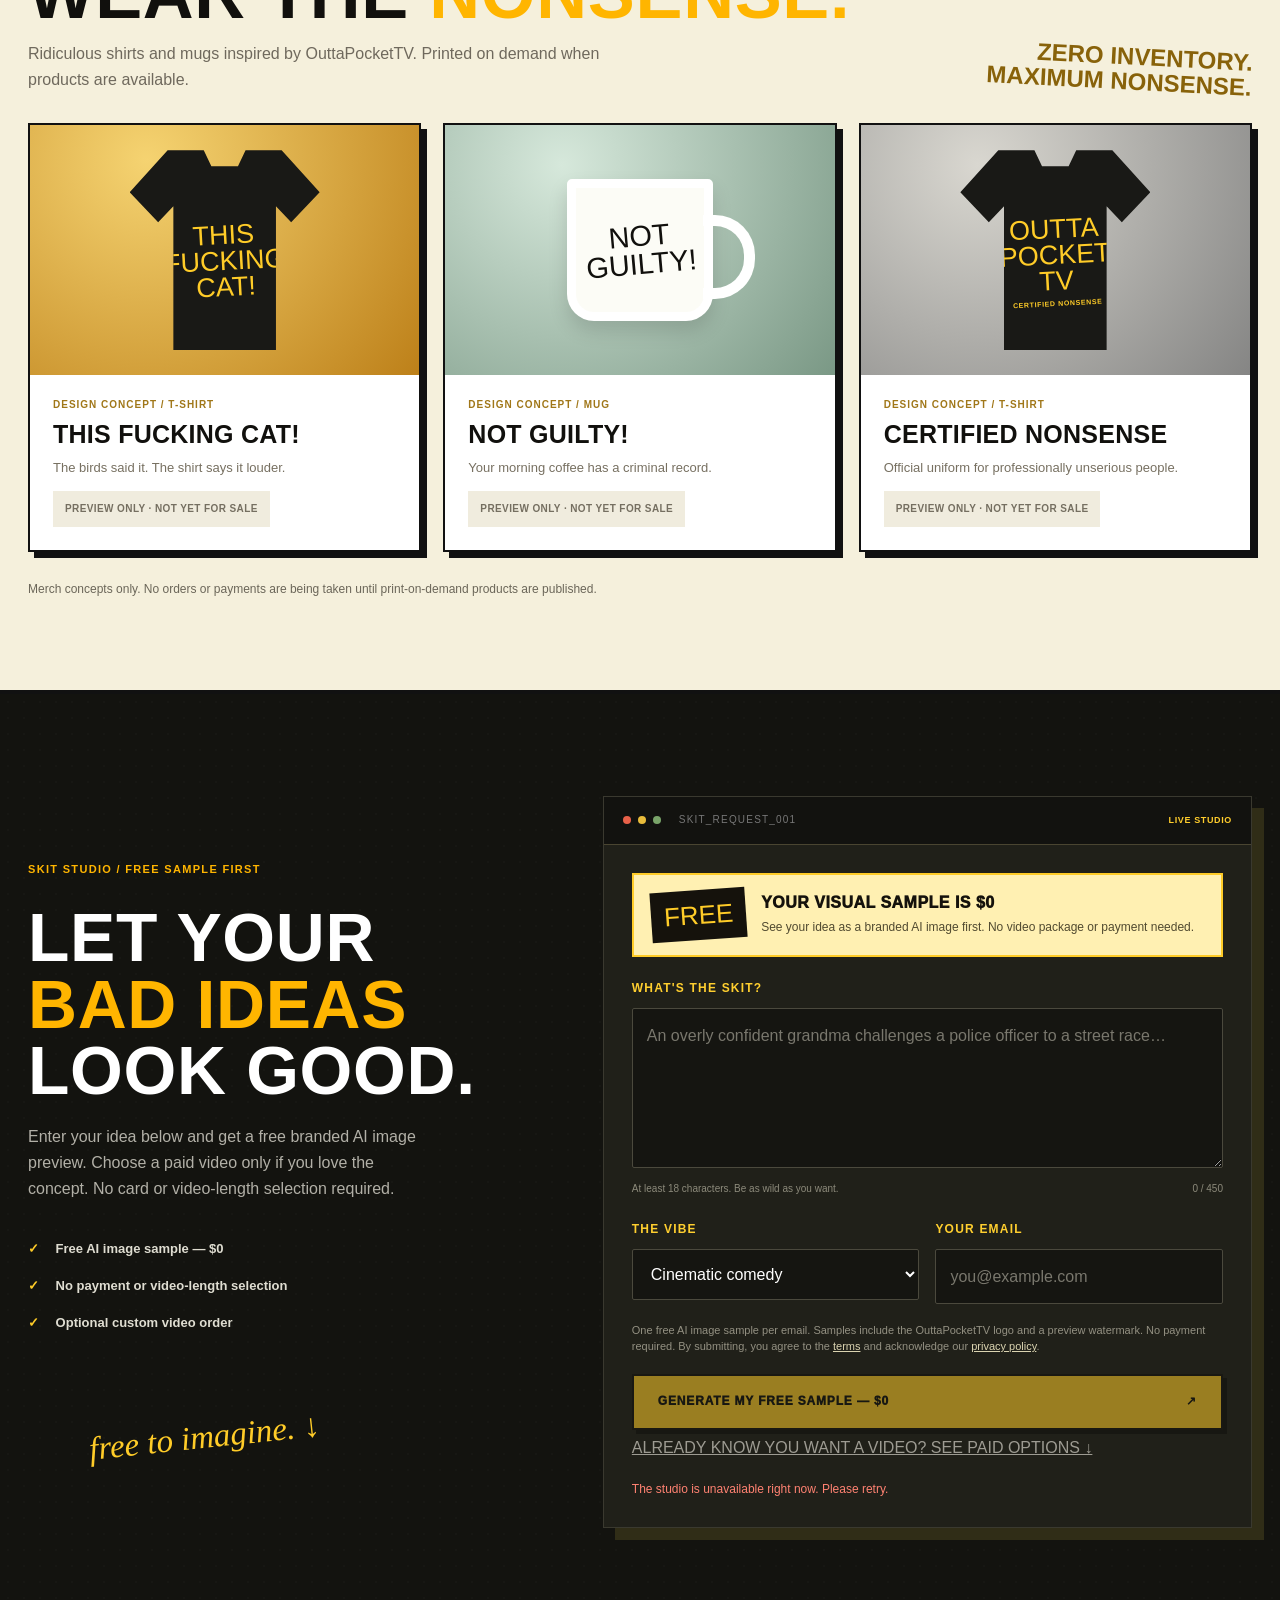
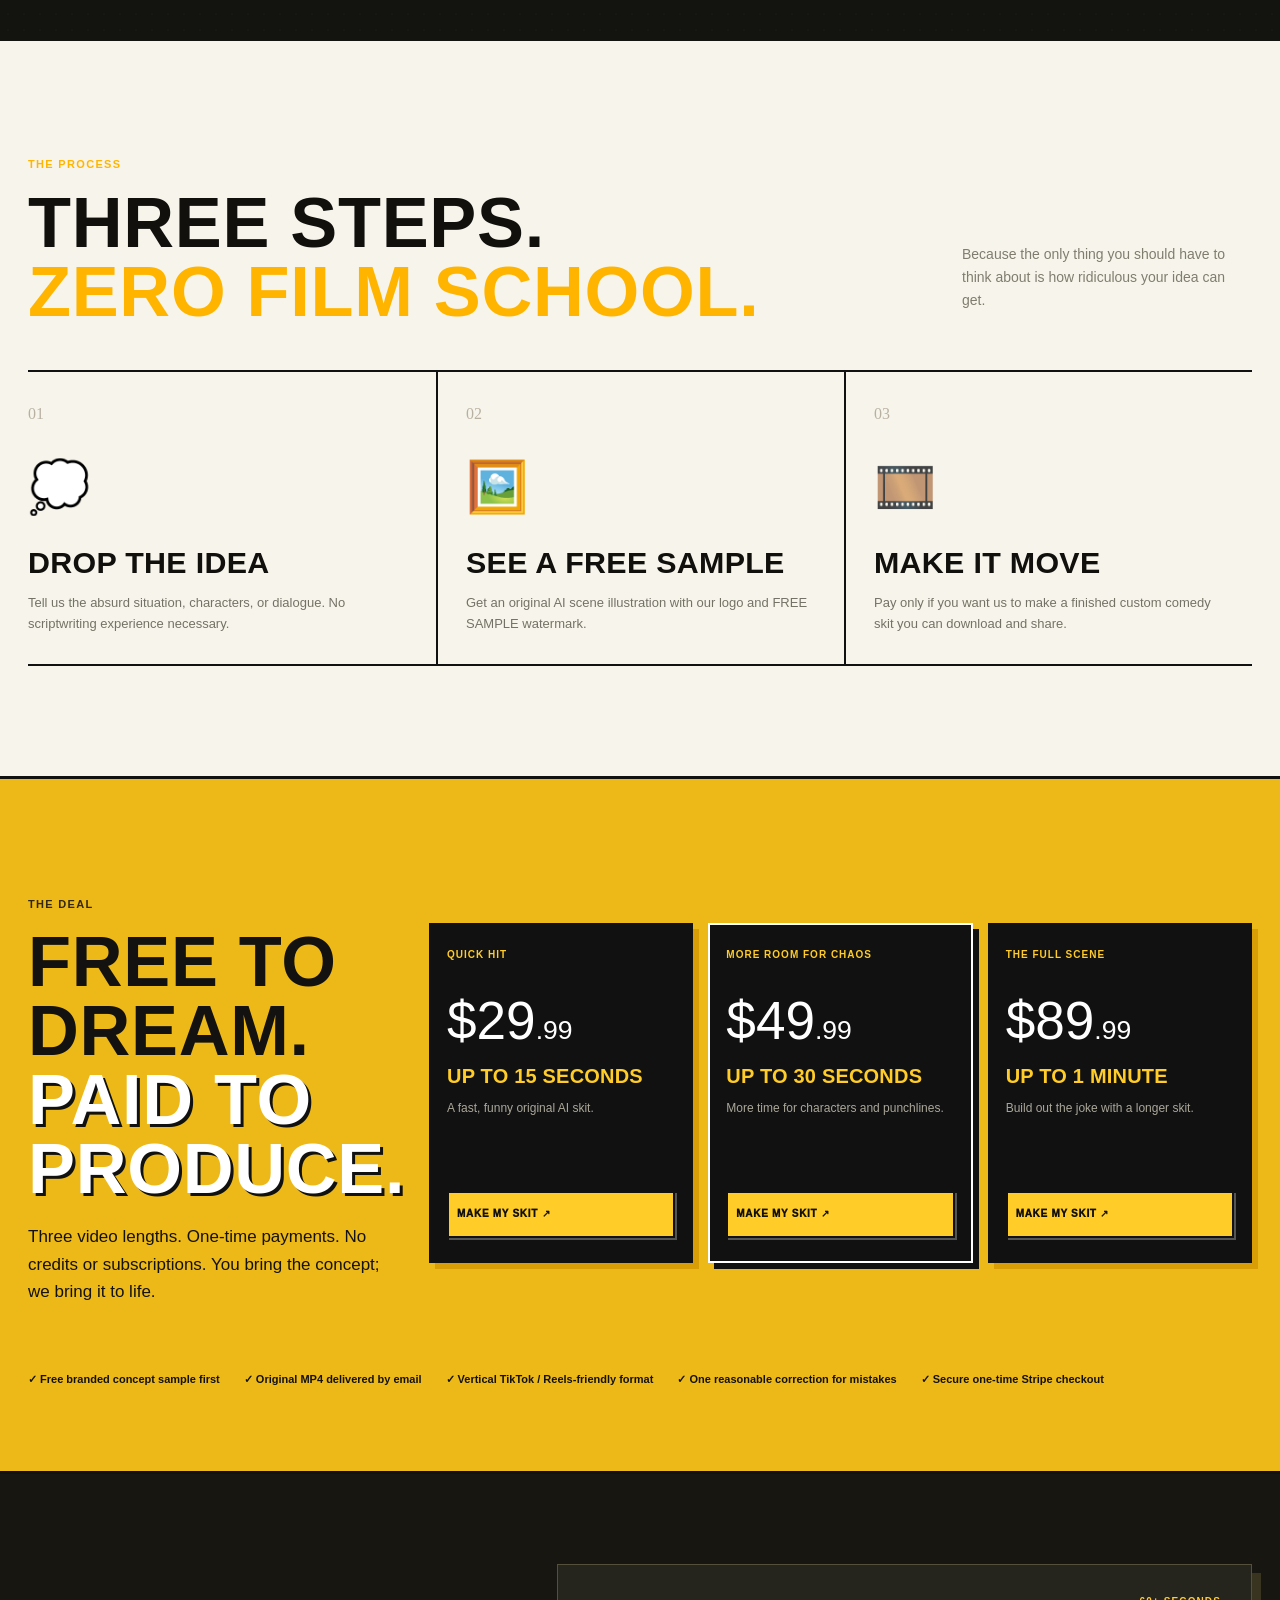
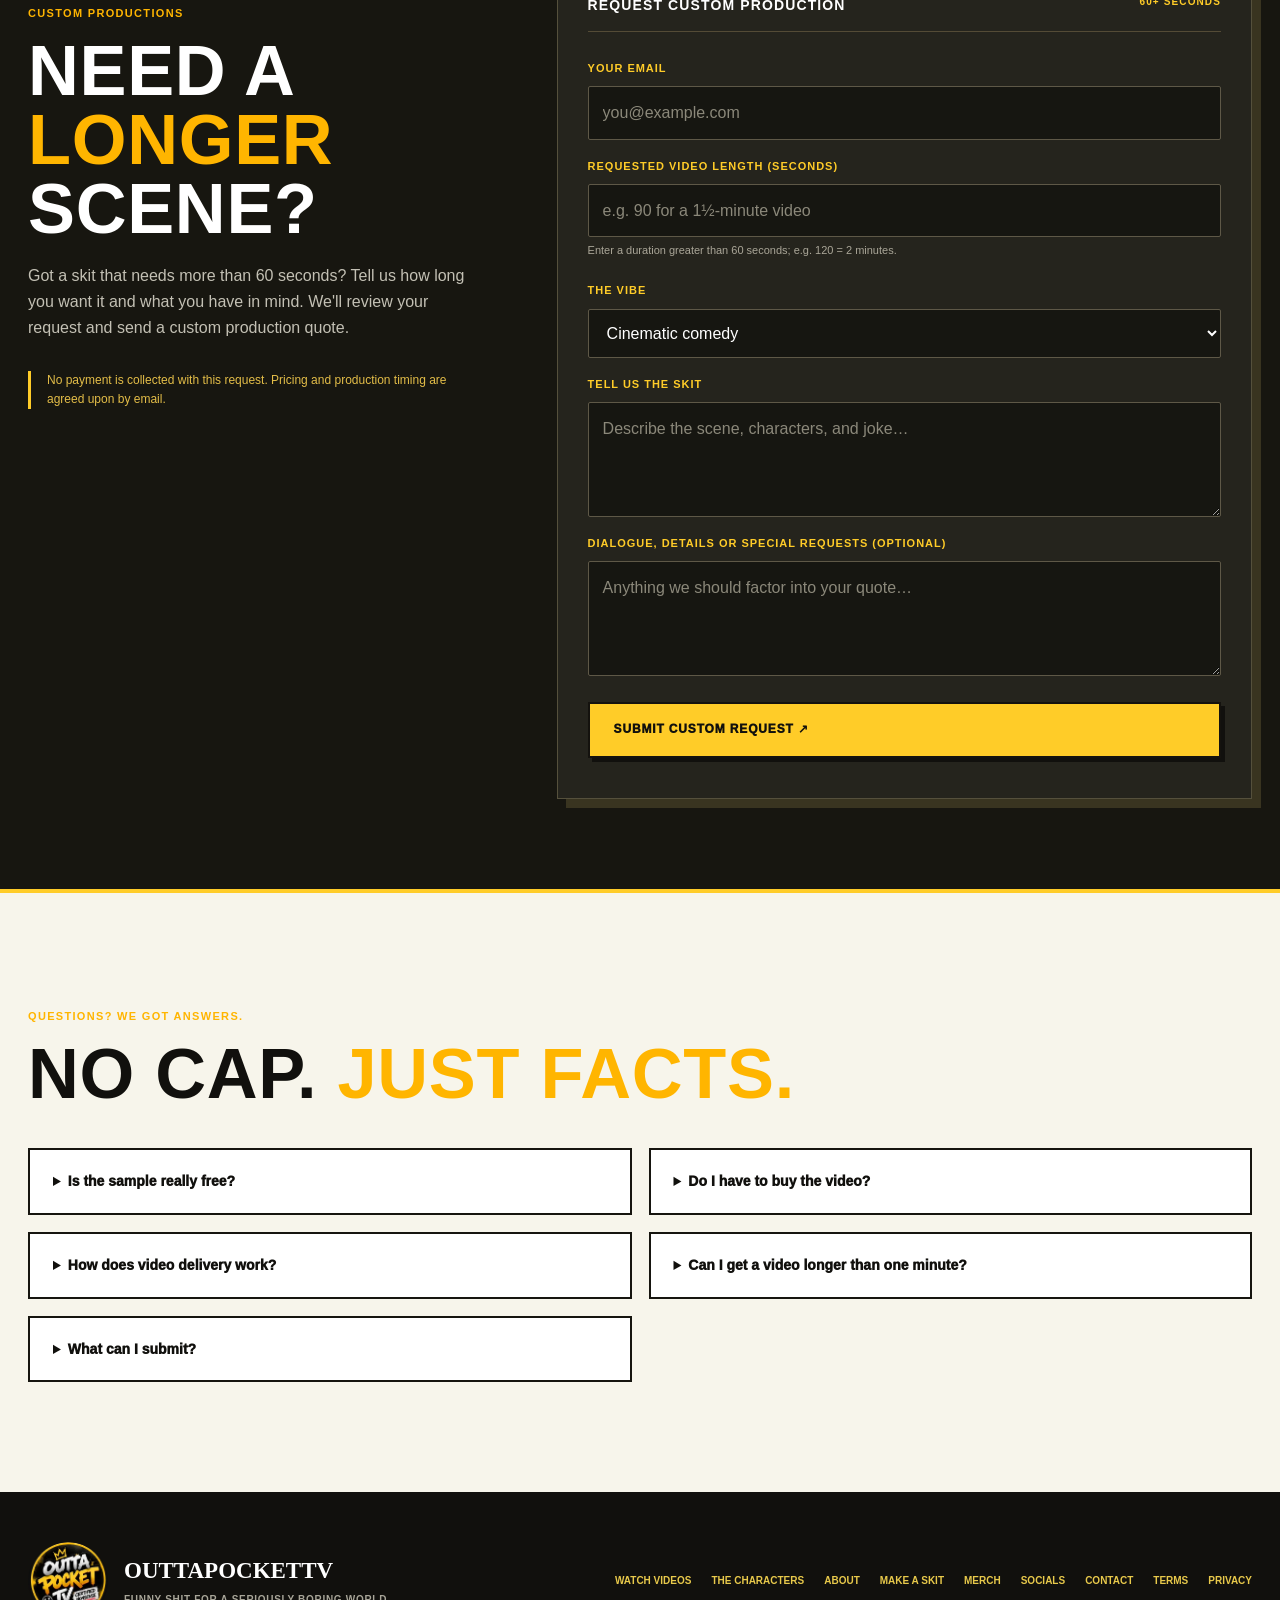
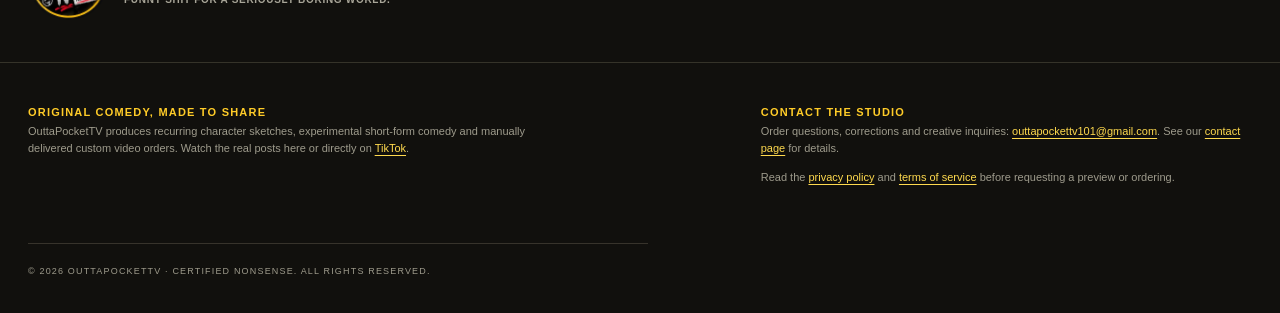
==== commit 7a615598: "Add Official Social Media section with TikTok, Instagram, and Facebook links" ====
--- a/static/index.html
+++ b/static/index.html
@@ -1,6 +1,6 @@
-<!DOCTYPE html><html lang="en"><head><meta charset="utf-8"><meta name="viewport" content="width=device-width,initial-scale=1"><meta name="google-adsense-account" content="ca-pub-2546180673245554"><title>OuttaPocketTV | Original Comedy, Characters & Custom Skits</title><meta name="description" content="Watch original OuttaPocketTV comedy, meet Pop-Pop, Gary, Jahzi, BlackGPT and Dysklosia, and make your own custom skit with a free branded preview."><link rel="icon" href="/static/optv-logo.webp" type="image/webp"><link rel="stylesheet" href="/static/app.css?v=1.6"><script async src="https://pagead2.googlesyndication.com/pagead/js/adsbygoogle.js?client=ca-pub-2546180673245554" crossorigin="anonymous"></script></head><body>
+<!DOCTYPE html><html lang="en"><head><meta charset="utf-8"><meta name="viewport" content="width=device-width,initial-scale=1"><meta name="google-adsense-account" content="ca-pub-2546180673245554"><title>OuttaPocketTV | Original Comedy, Characters & Custom Skits</title><meta name="description" content="Watch original OuttaPocketTV comedy, meet Pop-Pop, Gary, Jahzi, BlackGPT and Dysklosia, and make your own custom skit with a free branded preview."><link rel="icon" href="/static/optv-logo.webp" type="image/webp"><link rel="stylesheet" href="/static/app.css?v=1.7"><script async src="https://pagead2.googlesyndication.com/pagead/js/adsbygoogle.js?client=ca-pub-2546180673245554" crossorigin="anonymous"></script></head><body>
 <div class="marquee" aria-hidden="true"><div>RANDOM SHIT. ZERO CONTEXT. ★ CERTIFIED NONSENSE ★ RANDOM SHIT. ZERO CONTEXT. ★ CERTIFIED NONSENSE ★</div></div>
-<header class="topbar wrap"><a class="brand" href="/"><img src="/static/optv-logo.webp" alt="OuttaPocketTV logo" width="60" height="60"><span>OUTTA<span class="gold">POCKET</span><small>TV · CERTIFIED NONSENSE</small></span></a><nav class="desktop-nav" aria-label="Main navigation"><a href="/#watch">WATCH VIDEOS</a><a href="/about">ABOUT</a><a href="/#studio">SKIT STUDIO</a><a href="/#merch">MERCH</a><a href="/contact">CONTACT</a><a href="/#studio" class="navcta">MAKE A SKIT ↗</a></nav><details class="mobile-nav"><summary>MENU ☰</summary><nav aria-label="Mobile navigation"><a href="/#watch">WATCH VIDEOS</a><a href="/about">ABOUT</a><a href="/#studio">SKIT STUDIO</a><a href="/#merch">MERCH</a><a href="/contact">CONTACT</a><a href="/#studio">MAKE A SKIT ↗</a></nav></details></header>
+<header class="topbar wrap"><a class="brand" href="/"><img src="/static/optv-logo.webp" alt="OuttaPocketTV logo" width="60" height="60"><span>OUTTA<span class="gold">POCKET</span><small>TV · CERTIFIED NONSENSE</small></span></a><nav class="desktop-nav" aria-label="Main navigation"><a href="/#watch">WATCH VIDEOS</a><a href="/about">ABOUT</a><a href="/#studio">SKIT STUDIO</a><a href="/#merch">MERCH</a><a href="/#socials">SOCIALS</a><a href="/contact">CONTACT</a><a href="/#studio" class="navcta">MAKE A SKIT ↗</a></nav><details class="mobile-nav"><summary>MENU ☰</summary><nav aria-label="Mobile navigation"><a href="/#watch">WATCH VIDEOS</a><a href="/about">ABOUT</a><a href="/#studio">SKIT STUDIO</a><a href="/#merch">MERCH</a><a href="/#socials">SOCIALS</a><a href="/contact">CONTACT</a><a href="/#studio">MAKE A SKIT ↗</a></nav></details></header>
 
 <main><section class="hero wrap"><div class="hero-left"><div class="pill"><span class="blinker"></span> ORIGINAL COMEDY · QUESTIONABLE JUDGMENT</div><h1>WATCH THE<br><em>NONSENSE.</em></h1><p class="lead">OuttaPocketTV is a whole universe of original characters, outrageous sketches and quick-hit comedy. <b>Watch the real videos</b>, meet the cast, and bring your own ridiculous idea to life.</p><div class="hero-actions"><a class="button primary" href="#watch">WATCH THE SKITS <span>↗</span></a><a class="plain-link" href="#studio">MAKE MY OWN SKIT — FREE PREVIEW ↓</a></div><div class="social-proof"><div class="avatars">😂 🤪 🎬</div><span>ORIGINAL SKITS. RECURRING CHARACTERS. CERTIFIED NONSENSE.</span></div></div><div class="hero-right"><div class="feature-image"><img src="/static/optv-banner.webp" alt="Original OuttaPocketTV characters in a chaotic comedy scene"><div class="image-stamp">100%<br><span>UNHINGED</span></div></div><div class="floating-quote">“IT WAS FUNNIER IN MY HEAD.”<span> — EVERYONE BEFORE OUTTAPOCKETTV</span></div></div></section>
 <section class="ticker"><div>🟡 NO FILM CREW&nbsp; / &nbsp;NO SCRIPTING SKILLS&nbsp; / &nbsp;NO EXCUSES&nbsp; / &nbsp;ONLY CERTIFIED NONSENSE&nbsp; / &nbsp;🟡</div></section>
@@ -37,6 +37,13 @@
   <div class="watch-bottom"><p>Got an idea wilder than these? Make your own with a free branded preview.</p><a href="#studio" class="button primary">GET YOUR FREE SAMPLE ↗</a></div>
 </div>
 </section>
+<section id="socials" class="official-socials" aria-labelledby="official-socials-title"><div class="wrap">
+<div class="official-socials-heading"><span class="eyebrow">FOLLOW OUTTA POCKET TV</span><h2 id="official-socials-title">Official Social Media</h2><p>More skits. More characters. More certified nonsense. Find Outta Pocket TV on our official accounts.</p></div>
+<nav class="official-socials-links" aria-label="Official Outta Pocket TV social media">
+<a class="official-social-card" href="https://www.tiktok.com/@outtapockettv101" target="_blank" rel="noopener noreferrer"><span class="official-social-platform">TikTok <span aria-hidden="true">↗</span></span><span class="official-social-handle">@outtapockettv101</span><span class="official-social-action">WATCH &amp; FOLLOW</span></a>
+<a class="official-social-card" href="https://www.instagram.com/outtapockettv101/" target="_blank" rel="noopener noreferrer"><span class="official-social-platform">Instagram <span aria-hidden="true">↗</span></span><span class="official-social-handle">@outtapockettv101</span><span class="official-social-action">WATCH &amp; FOLLOW</span></a>
+<a class="official-social-card" href="https://www.facebook.com/share/1PTRsmViiE/" target="_blank" rel="noopener noreferrer"><span class="official-social-platform">Facebook <span aria-hidden="true">↗</span></span><span class="official-social-handle">Outta Pocket TV</span><span class="official-social-action">WATCH &amp; FOLLOW</span></a>
+</nav></div></section>
 <section class="universe-section" id="characters"><div class="wrap"><div class="universe-intro"><span class="eyebrow">THE OUTTAPOCKETTV UNIVERSE</span><h2>MEET THE <em>CAST.</em></h2><p>The fun of a recurring cast is that every new setting changes the joke. An old man, an opinionated young voice, an overconfident assistant or a woman who looks like she needs a week off can all end up in a completely different kind of sketch.</p></div>
 <div class="universe-grid">
 <article><span class="universe-number">01 / ANIMATED MISCHIEF</span><h3>POP-POP &amp; GARY</h3><p>Pop-Pop brings veteran confidence to an animated world that has no intention of respecting his age. Gary is part of the same universe, trading reactions and unexpected revelations as the situation gets stranger.</p></article>
@@ -59,5 +66,5 @@
 <section id="pricing" class="price-section"><div class="wrap pricing-inner"><div class="pricing-heading"><span class="eyebrow">THE DEAL</span><h2>FREE TO DREAM.<br><em>PAID TO PRODUCE.</em></h2><p>Three video lengths. One-time payments. No credits or subscriptions. You bring the concept; we bring it to life.</p></div><div class="tier-prices"><article class="tier-card"><div class="tier-label">QUICK HIT</div><div class="tier-cost">$29<span>.99</span></div><h3>UP TO 15 SECONDS</h3><p>A fast, funny original AI skit.</p><a href="#studio" data-duration="15" class="button primary full">MAKE MY SKIT ↗</a></article><article class="tier-card featured"><div class="tier-label">MORE ROOM FOR CHAOS</div><div class="tier-cost">$49<span>.99</span></div><h3>UP TO 30 SECONDS</h3><p>More time for characters and punchlines.</p><a href="#studio" data-duration="30" class="button primary full">MAKE MY SKIT ↗</a></article><article class="tier-card"><div class="tier-label">THE FULL SCENE</div><div class="tier-cost">$89<span>.99</span></div><h3>UP TO 1 MINUTE</h3><p>Build out the joke with a longer skit.</p><a href="#studio" data-duration="60" class="button primary full">MAKE MY SKIT ↗</a></article></div><div class="pricing-perks"><span>✓ Free branded concept sample first</span><span>✓ Original MP4 delivered by email</span><span>✓ Vertical TikTok / Reels-friendly format</span><span>✓ One reasonable correction for mistakes</span><span>✓ Secure one-time Stripe checkout</span></div></div></section>
 <section id="custom" class="custom-section"><div class="wrap custom-grid"><div class="custom-copy"><span class="eyebrow">CUSTOM PRODUCTIONS</span><h2>NEED A <em>LONGER</em><br>SCENE?</h2><p>Got a skit that needs more than 60 seconds? Tell us how long you want it and what you have in mind. We'll review your request and send a custom production quote.</p><p class="custom-note">No payment is collected with this request. Pricing and production timing are agreed upon by email.</p></div><form id="custom-request-form" class="custom-form"><div class="custom-form-title">REQUEST CUSTOM PRODUCTION <span>60+ SECONDS</span></div><label for="custom-email">YOUR EMAIL</label><input id="custom-email" name="email" type="email" required maxlength="254" autocomplete="email" placeholder="you@example.com"><label for="custom-duration">REQUESTED VIDEO LENGTH (SECONDS)</label><input id="custom-duration" name="duration_seconds" type="number" min="61" max="21600" step="1" required placeholder="e.g. 90 for a 1½-minute video"><p class="input-hint">Enter a duration greater than 60 seconds; e.g. 120 = 2 minutes.</p><label for="custom-style">THE VIBE</label><select id="custom-style" name="style"><option>Cinematic comedy</option><option>Photoreal absurdity</option><option>Animated chaos</option><option>90s sitcom</option><option>Mockumentary</option></select><label for="custom-idea">TELL US THE SKIT</label><textarea id="custom-idea" name="idea" minlength="18" maxlength="450" required placeholder="Describe the scene, characters, and joke…"></textarea><label for="custom-instructions">DIALOGUE, DETAILS OR SPECIAL REQUESTS (OPTIONAL)</label><textarea id="custom-instructions" name="instructions" maxlength="450" placeholder="Anything we should factor into your quote…"></textarea><button id="custom-request-button" class="button primary full" type="submit">SUBMIT CUSTOM REQUEST ↗</button><p id="custom-alert" class="custom-alert" role="status" aria-live="polite"></p></form></div></section>
 <section class="faq-section wrap"><span class="eyebrow">QUESTIONS? WE GOT ANSWERS.</span><h2>NO CAP. <em>JUST FACTS.</em></h2><div class="faq-grid"><details><summary>Is the sample really free?</summary><p>Yes. One AI-generated scene preview per email address, with our branding and watermark. We limit rapid requests from one connection to keep the free offer available. No payment details required.</p></details><details><summary>Do I have to buy the video?</summary><p>No. If you like the concept, you can order a custom skit. If not, enjoy your free sample.</p></details><details><summary>How does video delivery work?</summary><p>We produce your skit manually and send the finished MP4 to the email address used at checkout. Your order page confirms payment; it does not host the video.</p></details><details><summary>Can I get a video longer than one minute?</summary><p>Yes. Use the custom production form for any skit over 60 seconds. Tell us your requested duration and idea; we'll reply with a personal quote before any payment.</p></details><details><summary>What can I submit?</summary><p>Original, funny ideas, characters, and situations. Please don't ask us to impersonate real people without permission or use material you don't have rights to.</p></details></div></section>
-</main><footer><div class="wrap footer-top"><div class="brand-footer"><img src="/static/optv-logo.webp" alt="OuttaPocketTV"><div><b>OUTTAPOCKETTV</b><p>FUNNY SHIT FOR A SERIOUSLY BORING WORLD.</p></div></div><div class="footer-links"><a href="/#watch">WATCH VIDEOS</a><a href="/#characters">THE CHARACTERS</a><a href="/about">ABOUT</a><a href="/#studio">MAKE A SKIT</a><a href="/#merch">MERCH</a><a href="/contact">CONTACT</a><a href="/terms">TERMS</a><a href="/privacy">PRIVACY</a></div></div><div class="wrap footer-bottom"><section><b>ORIGINAL COMEDY, MADE TO SHARE</b><p>OuttaPocketTV produces recurring character sketches, experimental short-form comedy and manually delivered custom video orders. Watch the real posts here or directly on <a href="https://www.tiktok.com/@outtapockettv101" target="_blank" rel="noopener noreferrer">TikTok</a>.</p></section><section><b>CONTACT THE STUDIO</b><p>Order questions, corrections and creative inquiries: <a href="mailto:outtapockettv101@gmail.com">outtapockettv101@gmail.com</a>. See our <a href="/contact">contact page</a> for details.</p><p>Read the <a href="/privacy">privacy policy</a> and <a href="/terms">terms of service</a> before requesting a preview or ordering.</p></section><p class="copyright">© <span id="year"></span> OUTTAPOCKETTV · CERTIFIED NONSENSE. ALL RIGHTS RESERVED.</p></div></footer>
+</main><footer><div class="wrap footer-top"><div class="brand-footer"><img src="/static/optv-logo.webp" alt="OuttaPocketTV"><div><b>OUTTAPOCKETTV</b><p>FUNNY SHIT FOR A SERIOUSLY BORING WORLD.</p></div></div><div class="footer-links"><a href="/#watch">WATCH VIDEOS</a><a href="/#characters">THE CHARACTERS</a><a href="/about">ABOUT</a><a href="/#studio">MAKE A SKIT</a><a href="/#merch">MERCH</a><a href="/#socials">SOCIALS</a><a href="/contact">CONTACT</a><a href="/terms">TERMS</a><a href="/privacy">PRIVACY</a></div></div><div class="wrap footer-bottom"><section><b>ORIGINAL COMEDY, MADE TO SHARE</b><p>OuttaPocketTV produces recurring character sketches, experimental short-form comedy and manually delivered custom video orders. Watch the real posts here or directly on <a href="https://www.tiktok.com/@outtapockettv101" target="_blank" rel="noopener noreferrer">TikTok</a>.</p></section><section><b>CONTACT THE STUDIO</b><p>Order questions, corrections and creative inquiries: <a href="mailto:outtapockettv101@gmail.com">outtapockettv101@gmail.com</a>. See our <a href="/contact">contact page</a> for details.</p><p>Read the <a href="/privacy">privacy policy</a> and <a href="/terms">terms of service</a> before requesting a preview or ordering.</p></section><p class="copyright">© <span id="year"></span> OUTTAPOCKETTV · CERTIFIED NONSENSE. ALL RIGHTS RESERVED.</p></div></footer>
 <script src="/static/app.js?v=1.3.0" defer></script><script src="/static/merch.js?v=1" defer></script></body></html>
--- a/static/app.css
+++ b/static/app.css
@@ -197,3 +197,19 @@
 .merch-buy:hover{box-shadow:2px 2px 0 #111;transform:translate(1px,1px)}
 @media(max-width:840px){.merch-grid{grid-template-columns:repeat(2,minmax(0,1fr))}.merch-head>b{display:none}}
 @media(max-width:560px){.merch-section{padding:60px 0}.merch-grid{grid-template-columns:1fr}.merch-head h2{font-size:clamp(3rem,12vw,4.3rem)}}
+
+/* Official social accounts */
+.official-socials{padding:64px 0;background:var(--yellow);border-block:2px solid var(--ink);scroll-margin-top:24px}
+.official-socials-heading{max-width:760px;margin-bottom:28px}
+.official-socials-heading .eyebrow{color:var(--ink)}
+.official-socials-heading h2{font-size:clamp(2rem,5vw,3.5rem);line-height:1.08;margin:12px 0 16px}
+.official-socials-heading p{font-size:16px;max-width:620px}
+.official-socials-links{display:grid;grid-template-columns:repeat(auto-fit,minmax(min(100%,240px),1fr));gap:18px}
+.official-social-card{display:flex;flex-direction:column;gap:12px;padding:25px;background:var(--ink);color:white;border:2px solid var(--ink);text-decoration:none;min-width:0;transition:transform .15s ease,box-shadow .15s ease}
+.official-social-platform{display:flex;justify-content:space-between;gap:16px;font-size:25px;font-weight:900}
+.official-social-handle{overflow-wrap:anywhere;color:#e5e1d5;font-size:15px}
+.official-social-action{color:var(--yellow);font-size:12px;font-weight:900;letter-spacing:.06em;margin-top:12px}
+.official-social-card:hover{transform:translateY(-3px);box-shadow:5px 5px 0 #b78600}
+.official-social-card:focus-visible{outline:3px solid var(--ink);outline-offset:5px}
+@media(prefers-reduced-motion:reduce){.official-social-card{transition:none}.official-social-card:hover{transform:none}}
+@media(max-width:650px){.official-socials{padding:44px 0}.official-social-card{padding:22px}}
